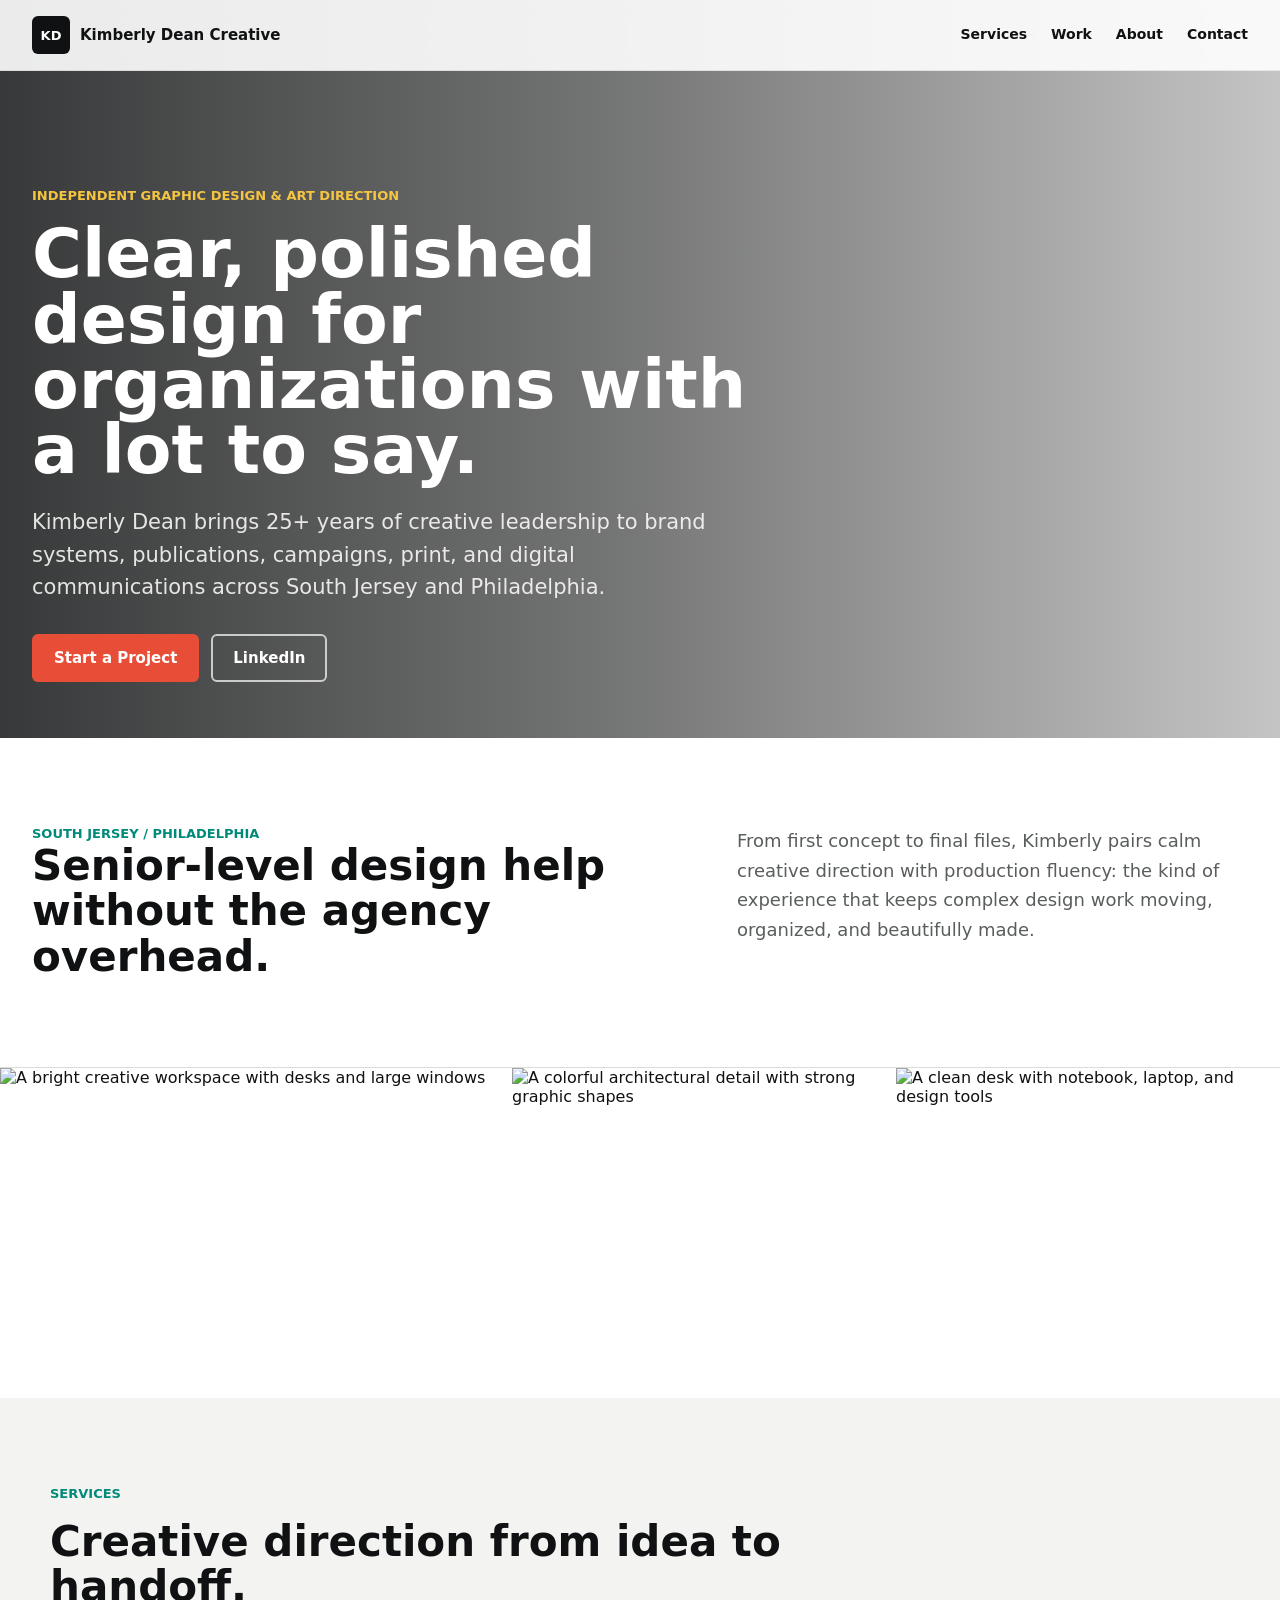
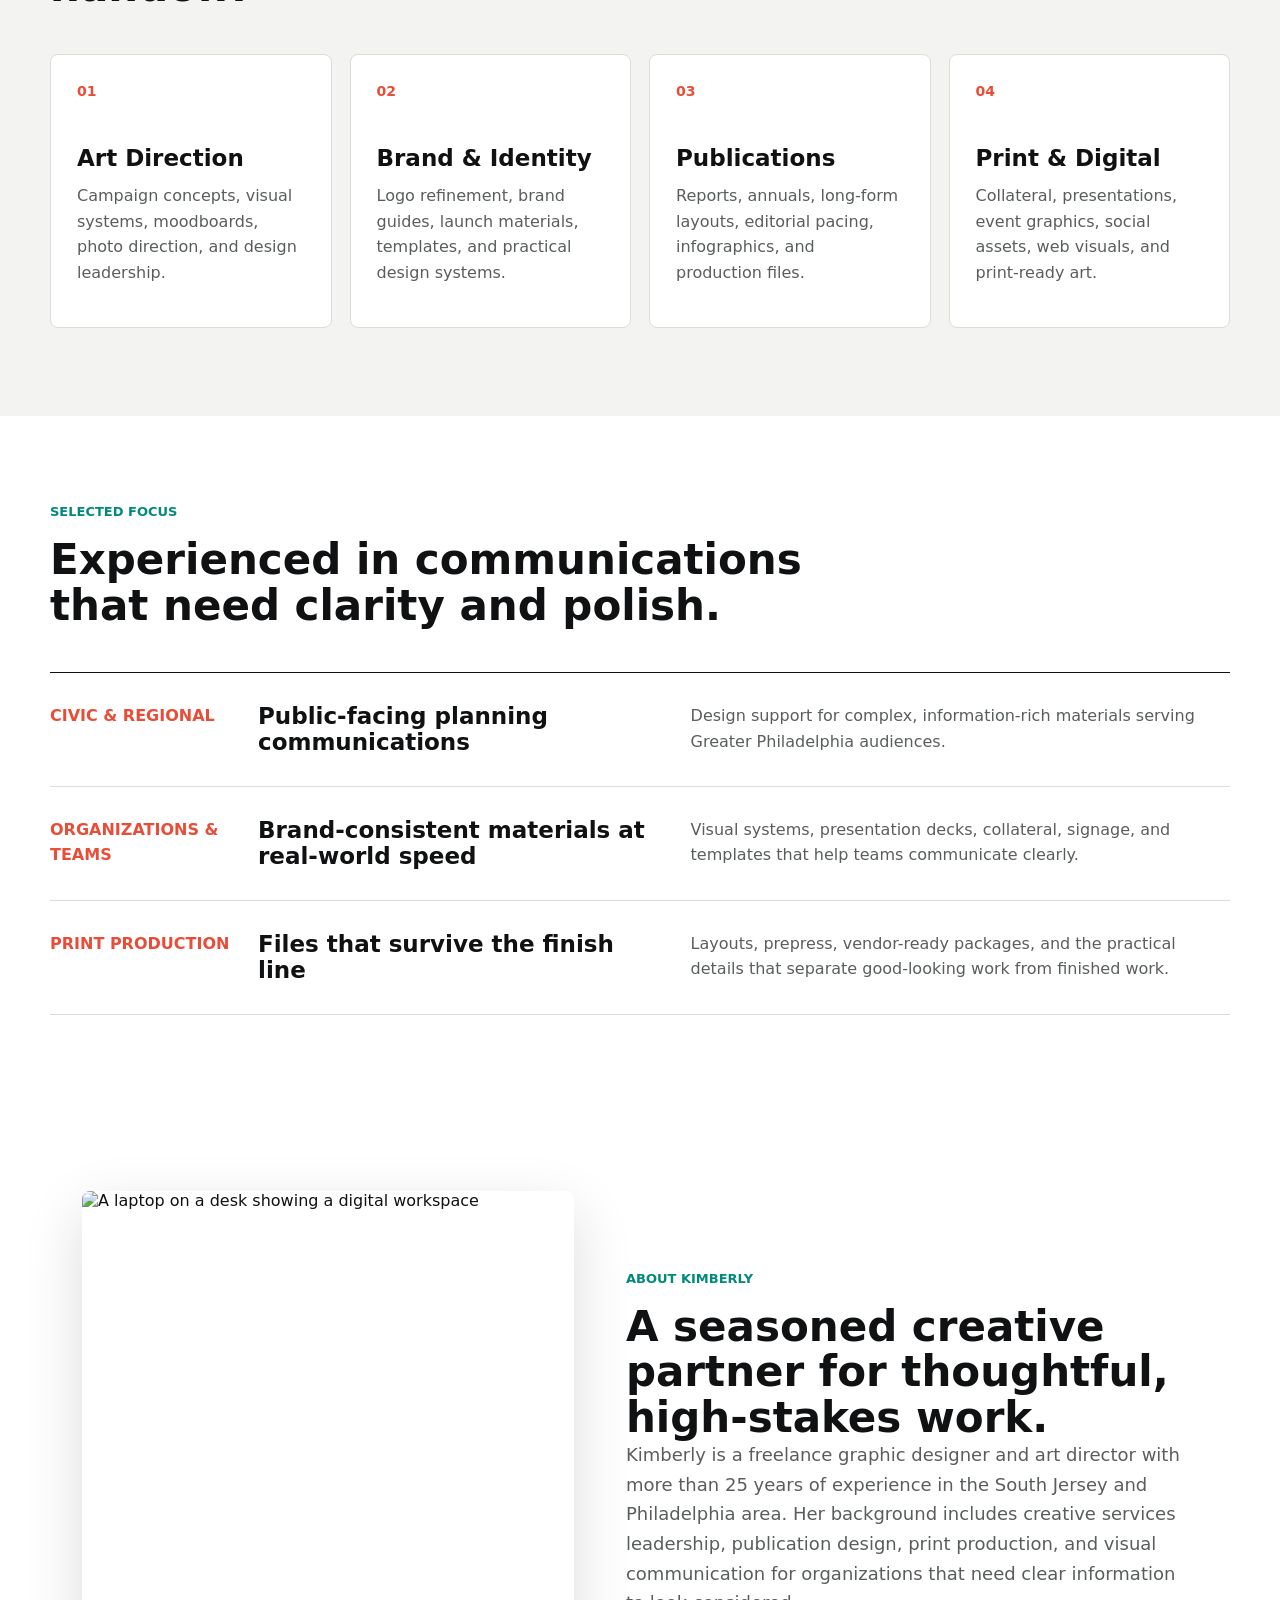
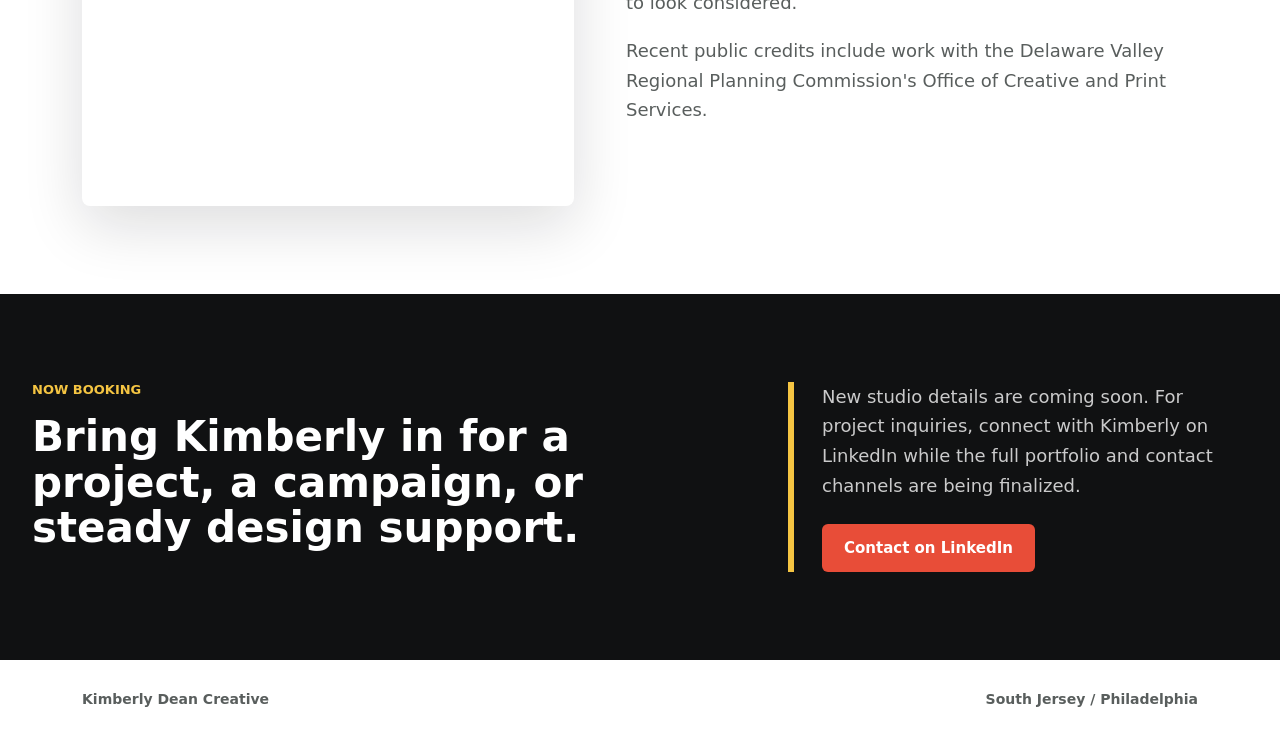
==== index.html @ 7450c462 "Launch Kimberly Dean Creative site" ====
<!doctype html>
<html lang="en">
  <head>
    <meta charset="utf-8">
    <meta name="viewport" content="width=device-width, initial-scale=1">
    <meta
      name="description"
      content="Kimberly Dean Creative offers art direction, graphic design, publication design, brand systems, and print-to-digital communications for South Jersey, Philadelphia, and beyond."
    >
    <meta name="theme-color" content="#101112">
    <meta property="og:title" content="Kimberly Dean Creative">
    <meta
      property="og:description"
      content="Art direction and graphic design for organizations with a lot to say."
    >
    <meta property="og:type" content="website">
    <title>Kimberly Dean Creative | Art Direction &amp; Graphic Design</title>
    <link rel="preconnect" href="https://images.unsplash.com">
    <link rel="stylesheet" href="styles.css">
  </head>
  <body>
    <header class="site-header" aria-label="Primary navigation">
      <a class="brand" href="#top" aria-label="Kimberly Dean Creative home">
        <span class="brand-mark">KD</span>
        <span>Kimberly Dean Creative</span>
      </a>
      <nav class="nav-links" aria-label="Site">
        <a href="#services">Services</a>
        <a href="#work">Work</a>
        <a href="#about">About</a>
        <a href="#contact">Contact</a>
      </nav>
    </header>

    <main id="top">
      <section class="hero" aria-labelledby="hero-title">
        <div class="hero-media" aria-hidden="true"></div>
        <div class="hero-content">
          <p class="eyebrow">Independent graphic design &amp; art direction</p>
          <h1 id="hero-title">Clear, polished design for organizations with a lot to say.</h1>
          <p class="hero-copy">
            Kimberly Dean brings 25+ years of creative leadership to brand systems,
            publications, campaigns, print, and digital communications across South Jersey
            and Philadelphia.
          </p>
          <div class="hero-actions" aria-label="Project actions">
            <a class="button button-primary" href="#contact">Start a Project</a>
            <a
              class="button button-secondary"
              href="https://www.linkedin.com/in/kimberly-dean-385010127/"
              rel="noreferrer"
              target="_blank"
            >
              LinkedIn
            </a>
          </div>
        </div>
      </section>

      <section class="intro" aria-label="Studio snapshot">
        <div>
          <p class="section-kicker">South Jersey / Philadelphia</p>
          <h2>Senior-level design help without the agency overhead.</h2>
        </div>
        <p>
          From first concept to final files, Kimberly pairs calm creative direction with
          production fluency: the kind of experience that keeps complex design work moving,
          organized, and beautifully made.
        </p>
      </section>

      <section class="image-band" aria-label="Creative work samples">
        <img
          src="https://images.unsplash.com/photo-1497366754035-f200968a6e72?auto=format&fit=crop&w=1200&q=80"
          alt="A bright creative workspace with desks and large windows"
        >
        <img
          src="https://images.unsplash.com/photo-1518005020951-eccb494ad742?auto=format&fit=crop&w=1200&q=80"
          alt="A colorful architectural detail with strong graphic shapes"
        >
        <img
          src="https://images.unsplash.com/photo-1497215728101-856f4ea42174?auto=format&fit=crop&w=1200&q=80"
          alt="A clean desk with notebook, laptop, and design tools"
        >
      </section>

      <section class="services" id="services" aria-labelledby="services-title">
        <div class="section-heading">
          <p class="section-kicker">Services</p>
          <h2 id="services-title">Creative direction from idea to handoff.</h2>
        </div>
        <div class="service-grid">
          <article>
            <span>01</span>
            <h3>Art Direction</h3>
            <p>Campaign concepts, visual systems, moodboards, photo direction, and design leadership.</p>
          </article>
          <article>
            <span>02</span>
            <h3>Brand &amp; Identity</h3>
            <p>Logo refinement, brand guides, launch materials, templates, and practical design systems.</p>
          </article>
          <article>
            <span>03</span>
            <h3>Publications</h3>
            <p>Reports, annuals, long-form layouts, editorial pacing, infographics, and production files.</p>
          </article>
          <article>
            <span>04</span>
            <h3>Print &amp; Digital</h3>
            <p>Collateral, presentations, event graphics, social assets, web visuals, and print-ready art.</p>
          </article>
        </div>
      </section>

      <section class="work" id="work" aria-labelledby="work-title">
        <div class="section-heading">
          <p class="section-kicker">Selected Focus</p>
          <h2 id="work-title">Experienced in communications that need clarity and polish.</h2>
        </div>
        <div class="work-list">
          <article>
            <p class="work-label">Civic &amp; Regional</p>
            <h3>Public-facing planning communications</h3>
            <p>
              Design support for complex, information-rich materials serving Greater Philadelphia
              audiences.
            </p>
          </article>
          <article>
            <p class="work-label">Organizations &amp; Teams</p>
            <h3>Brand-consistent materials at real-world speed</h3>
            <p>
              Visual systems, presentation decks, collateral, signage, and templates that help
              teams communicate clearly.
            </p>
          </article>
          <article>
            <p class="work-label">Print Production</p>
            <h3>Files that survive the finish line</h3>
            <p>
              Layouts, prepress, vendor-ready packages, and the practical details that separate
              good-looking work from finished work.
            </p>
          </article>
        </div>
      </section>

      <section class="about" id="about" aria-labelledby="about-title">
        <div class="about-image">
          <img
            src="https://images.unsplash.com/photo-1516321318423-f06f85e504b3?auto=format&fit=crop&w=1200&q=80"
            alt="A laptop on a desk showing a digital workspace"
          >
        </div>
        <div class="about-copy">
          <p class="section-kicker">About Kimberly</p>
          <h2 id="about-title">A seasoned creative partner for thoughtful, high-stakes work.</h2>
          <p>
            Kimberly is a freelance graphic designer and art director with more than 25 years
            of experience in the South Jersey and Philadelphia area. Her background includes
            creative services leadership, publication design, print production, and visual
            communication for organizations that need clear information to look considered.
          </p>
          <p>
            Recent public credits include work with the Delaware Valley Regional Planning
            Commission's Office of Creative and Print Services.
          </p>
        </div>
      </section>

      <section class="contact" id="contact" aria-labelledby="contact-title">
        <div>
          <p class="section-kicker">Now Booking</p>
          <h2 id="contact-title">Bring Kimberly in for a project, a campaign, or steady design support.</h2>
        </div>
        <div class="contact-panel">
          <p>
            New studio details are coming soon. For project inquiries, connect with Kimberly
            on LinkedIn while the full portfolio and contact channels are being finalized.
          </p>
          <a
            class="button button-primary"
            href="https://www.linkedin.com/in/kimberly-dean-385010127/"
            rel="noreferrer"
            target="_blank"
          >
            Contact on LinkedIn
          </a>
        </div>
      </section>
    </main>

    <footer class="site-footer">
      <p>Kimberly Dean Creative</p>
      <p>South Jersey / Philadelphia</p>
    </footer>
  </body>
</html>
---- styles.css ----
:root {
  color-scheme: light;
  --ink: #101112;
  --muted: #595e5d;
  --paper: #ffffff;
  --soft: #f3f4f1;
  --line: #d9ded8;
  --coral: #e84d38;
  --teal: #008a7a;
  --gold: #f5c542;
  --shadow: 0 20px 60px rgba(16, 17, 18, 0.14);
}

* {
  box-sizing: border-box;
}

html {
  scroll-behavior: smooth;
}

body {
  margin: 0;
  background: var(--paper);
  color: var(--ink);
  font-family:
    Inter, ui-sans-serif, system-ui, -apple-system, BlinkMacSystemFont, "Segoe UI",
    sans-serif;
  letter-spacing: 0;
}

body::selection {
  background: var(--gold);
  color: var(--ink);
}

a {
  color: inherit;
  text-decoration: none;
}

img {
  display: block;
  max-width: 100%;
}

.site-header {
  align-items: center;
  background: rgba(255, 255, 255, 0.9);
  border-bottom: 1px solid rgba(16, 17, 18, 0.08);
  display: flex;
  gap: 24px;
  justify-content: space-between;
  left: 0;
  padding: 16px 32px;
  position: fixed;
  right: 0;
  top: 0;
  z-index: 10;
  backdrop-filter: blur(18px);
}

.brand {
  align-items: center;
  display: inline-flex;
  font-size: 15px;
  font-weight: 800;
  gap: 10px;
  min-width: 0;
}

.brand-mark {
  align-items: center;
  background: var(--ink);
  border-radius: 6px;
  color: var(--paper);
  display: inline-flex;
  flex: 0 0 auto;
  font-size: 13px;
  height: 38px;
  justify-content: center;
  width: 38px;
}

.nav-links {
  align-items: center;
  display: flex;
  gap: 24px;
  font-size: 14px;
  font-weight: 700;
}

.nav-links a {
  border-bottom: 2px solid transparent;
  padding: 6px 0;
}

.nav-links a:hover,
.nav-links a:focus-visible {
  border-color: var(--coral);
}

.hero {
  align-items: end;
  color: var(--paper);
  display: grid;
  isolation: isolate;
  min-height: 82vh;
  overflow: hidden;
  padding: 120px 32px 56px;
  position: relative;
}

.hero-media {
  background:
    linear-gradient(90deg, rgba(16, 17, 18, 0.84) 0%, rgba(16, 17, 18, 0.58) 48%, rgba(16, 17, 18, 0.24) 100%),
    url("https://images.unsplash.com/photo-1497366754035-f200968a6e72?auto=format&fit=crop&w=1800&q=80")
      center / cover;
  inset: 0;
  position: absolute;
  transform: scale(1.02);
  z-index: -1;
}

.hero-content {
  max-width: 820px;
}

.eyebrow,
.section-kicker,
.work-label {
  color: var(--teal);
  font-size: 13px;
  font-weight: 900;
  letter-spacing: 0;
  line-height: 1.3;
  margin: 0 0 16px;
  text-transform: uppercase;
}

.hero .eyebrow {
  color: var(--gold);
}

h1,
h2,
h3,
p {
  margin-top: 0;
}

h1 {
  font-size: 68px;
  line-height: 0.96;
  margin-bottom: 24px;
  max-width: 780px;
}

h2 {
  font-size: 42px;
  line-height: 1.08;
  margin-bottom: 0;
}

h3 {
  font-size: 23px;
  line-height: 1.15;
  margin-bottom: 12px;
}

p {
  color: var(--muted);
  font-size: 18px;
  line-height: 1.65;
}

.hero-copy {
  color: rgba(255, 255, 255, 0.86);
  font-size: 21px;
  line-height: 1.55;
  margin-bottom: 30px;
  max-width: 680px;
}

.hero-actions {
  display: flex;
  flex-wrap: wrap;
  gap: 12px;
}

.button {
  align-items: center;
  border: 2px solid transparent;
  border-radius: 6px;
  display: inline-flex;
  font-size: 15px;
  font-weight: 900;
  justify-content: center;
  min-height: 48px;
  padding: 13px 20px;
  transition:
    background 180ms ease,
    color 180ms ease,
    border-color 180ms ease,
    transform 180ms ease;
}

.button:hover,
.button:focus-visible {
  transform: translateY(-2px);
}

.button-primary {
  background: var(--coral);
  color: var(--paper);
}

.button-primary:hover,
.button-primary:focus-visible {
  background: #c93d2b;
}

.button-secondary {
  border-color: rgba(255, 255, 255, 0.7);
  color: var(--paper);
}

.button-secondary:hover,
.button-secondary:focus-visible {
  background: var(--paper);
  color: var(--ink);
}

.intro,
.services,
.work,
.about,
.contact {
  padding: 88px 32px;
}

.intro {
  align-items: start;
  border-bottom: 1px solid var(--line);
  display: grid;
  gap: 48px;
  grid-template-columns: minmax(0, 0.9fr) minmax(300px, 0.7fr);
}

.intro h2,
.intro p,
.section-heading,
.service-grid,
.work-list,
.about,
.contact,
.site-footer {
  margin-left: auto;
  margin-right: auto;
  max-width: 1180px;
}

.intro p {
  margin-bottom: 0;
}

.image-band {
  display: grid;
  grid-template-columns: 1.2fr 0.9fr 0.9fr;
  min-height: 330px;
}

.image-band img {
  height: 100%;
  min-height: 330px;
  object-fit: cover;
  width: 100%;
}

.services {
  background: var(--soft);
}

.section-heading {
  margin-bottom: 44px;
}

.section-heading h2 {
  max-width: 760px;
}

.service-grid {
  display: grid;
  gap: 18px;
  grid-template-columns: repeat(4, minmax(0, 1fr));
}

.service-grid article {
  background: var(--paper);
  border: 1px solid var(--line);
  border-radius: 8px;
  min-height: 270px;
  padding: 26px;
}

.service-grid span {
  color: var(--coral);
  display: inline-block;
  font-size: 14px;
  font-weight: 900;
  margin-bottom: 46px;
}

.service-grid p,
.work-list p {
  font-size: 16px;
  line-height: 1.6;
}

.work {
  background: var(--paper);
}

.work-list {
  border-top: 1px solid var(--ink);
}

.work-list article {
  align-items: start;
  border-bottom: 1px solid var(--line);
  display: grid;
  gap: 28px;
  grid-template-columns: 180px minmax(220px, 0.75fr) minmax(280px, 1fr);
  padding: 30px 0;
}

.work-label {
  color: var(--coral);
  margin-bottom: 0;
}

.work-list h3,
.work-list p {
  margin-bottom: 0;
}

.about {
  align-items: center;
  display: grid;
  gap: 52px;
  grid-template-columns: 0.86fr 1fr;
}

.about-image img {
  aspect-ratio: 4 / 5;
  border-radius: 8px;
  box-shadow: var(--shadow);
  object-fit: cover;
  width: 100%;
}

.about-copy p:last-child {
  margin-bottom: 0;
}

.contact {
  align-items: start;
  background: var(--ink);
  color: var(--paper);
  display: grid;
  gap: 44px;
  grid-template-columns: minmax(0, 1fr) minmax(300px, 460px);
  max-width: none;
}

.contact > div {
  max-width: 720px;
}

.contact h2 {
  color: var(--paper);
}

.contact .section-kicker {
  color: var(--gold);
}

.contact-panel {
  border-left: 6px solid var(--gold);
  padding-left: 28px;
}

.contact-panel p {
  color: rgba(255, 255, 255, 0.78);
  margin-bottom: 24px;
}

.site-footer {
  align-items: center;
  display: flex;
  justify-content: space-between;
  padding: 28px 32px;
}

.site-footer p {
  font-size: 14px;
  font-weight: 800;
  margin: 0;
}

@media (max-width: 980px) {
  h1 {
    font-size: 52px;
  }

  h2 {
    font-size: 34px;
  }

  .intro,
  .about,
  .contact {
    grid-template-columns: 1fr;
  }

  .service-grid {
    grid-template-columns: repeat(2, minmax(0, 1fr));
  }

  .work-list article {
    grid-template-columns: 1fr;
  }
}

@media (max-width: 720px) {
  .site-header {
    align-items: flex-start;
    flex-direction: column;
    gap: 12px;
    padding: 12px 18px;
  }

  .brand {
    font-size: 14px;
  }

  .nav-links {
    gap: 14px;
    overflow-x: auto;
    padding-bottom: 2px;
    width: 100%;
  }

  .hero {
    min-height: 84vh;
    padding: 152px 20px 44px;
  }

  .hero-media {
    background:
      linear-gradient(180deg, rgba(16, 17, 18, 0.78) 0%, rgba(16, 17, 18, 0.72) 100%),
      url("https://images.unsplash.com/photo-1497366754035-f200968a6e72?auto=format&fit=crop&w=1200&q=80")
        center / cover;
  }

  h1 {
    font-size: 42px;
    line-height: 1;
  }

  h2 {
    font-size: 30px;
  }

  h3 {
    font-size: 21px;
  }

  p,
  .hero-copy {
    font-size: 17px;
  }

  .button {
    width: 100%;
  }

  .intro,
  .services,
  .work,
  .about,
  .contact {
    padding: 64px 20px;
  }

  .image-band {
    grid-template-columns: 1fr;
  }

  .image-band img {
    min-height: 250px;
  }

  .service-grid {
    grid-template-columns: 1fr;
  }

  .service-grid article {
    min-height: 230px;
  }

  .service-grid span {
    margin-bottom: 28px;
  }

  .contact-panel {
    border-left-width: 4px;
    padding-left: 18px;
  }

  .site-footer {
    align-items: flex-start;
    flex-direction: column;
    gap: 8px;
    padding: 24px 20px;
  }
}
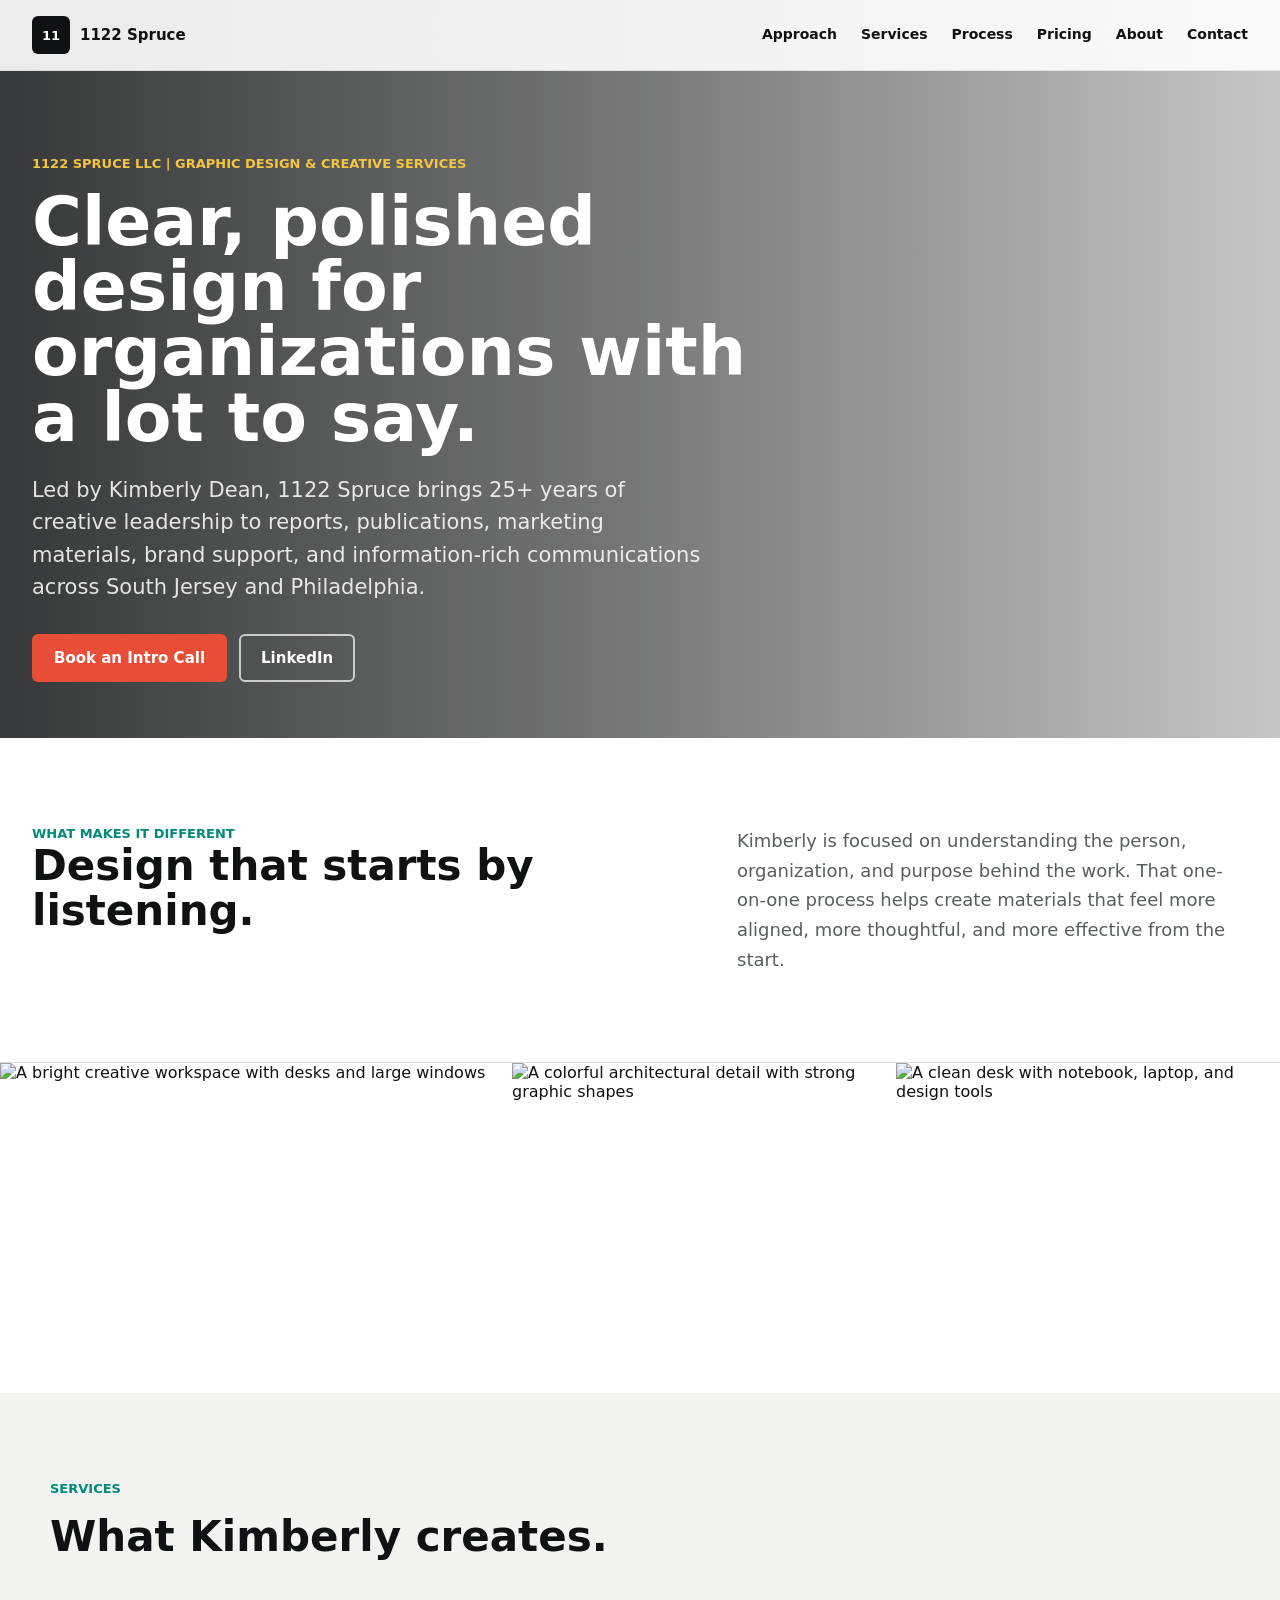
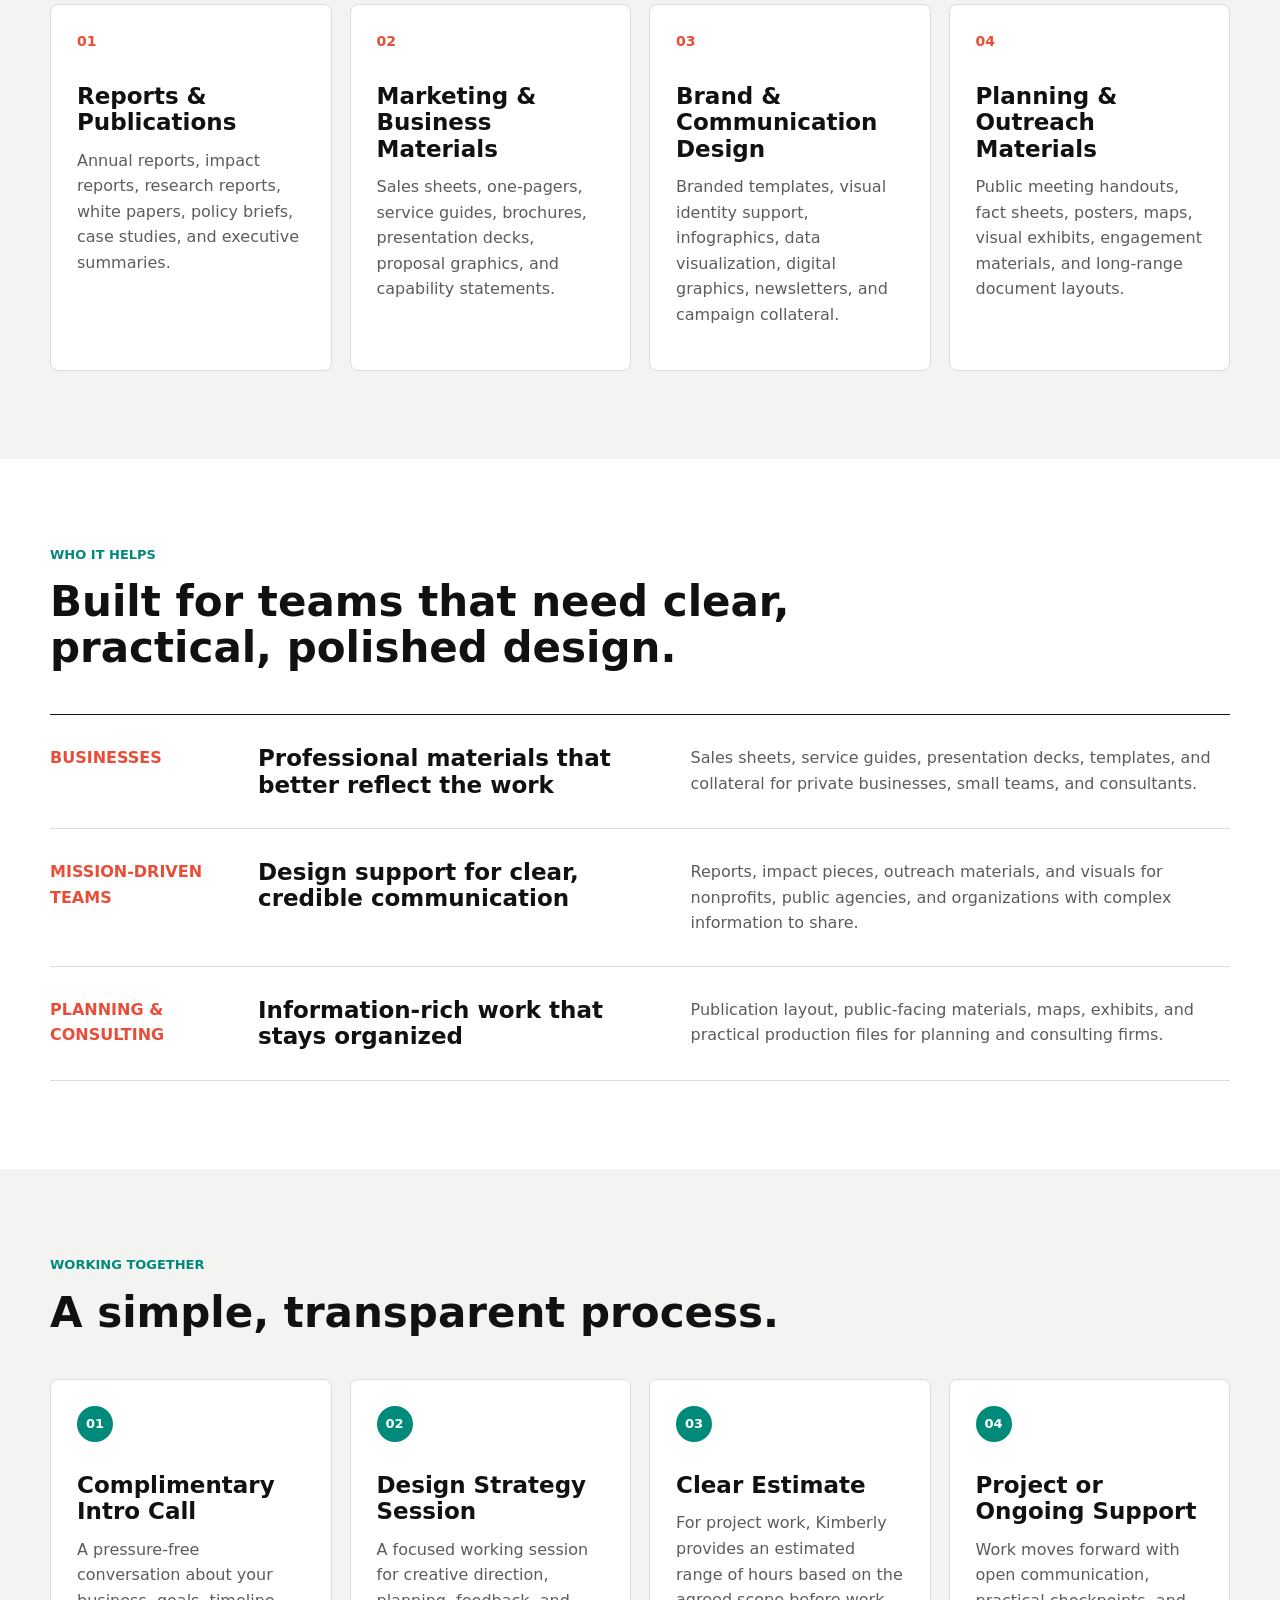
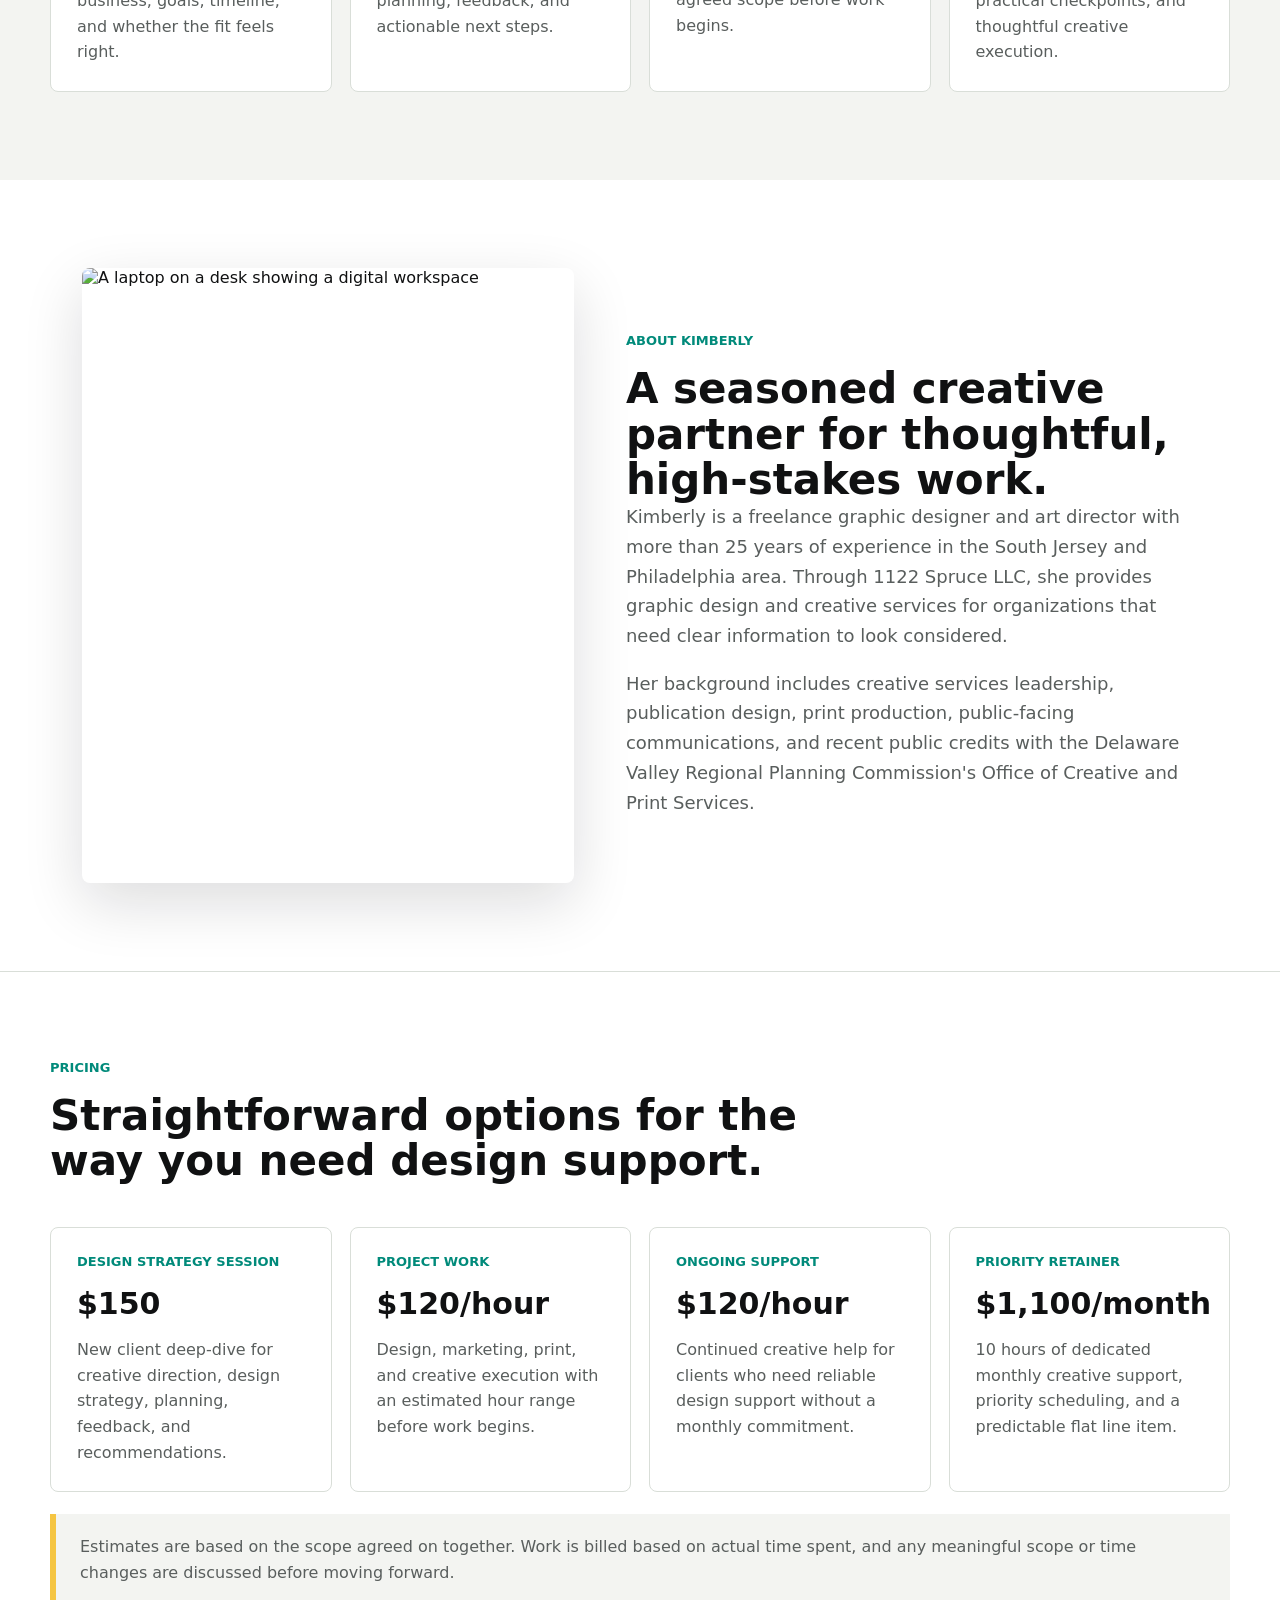
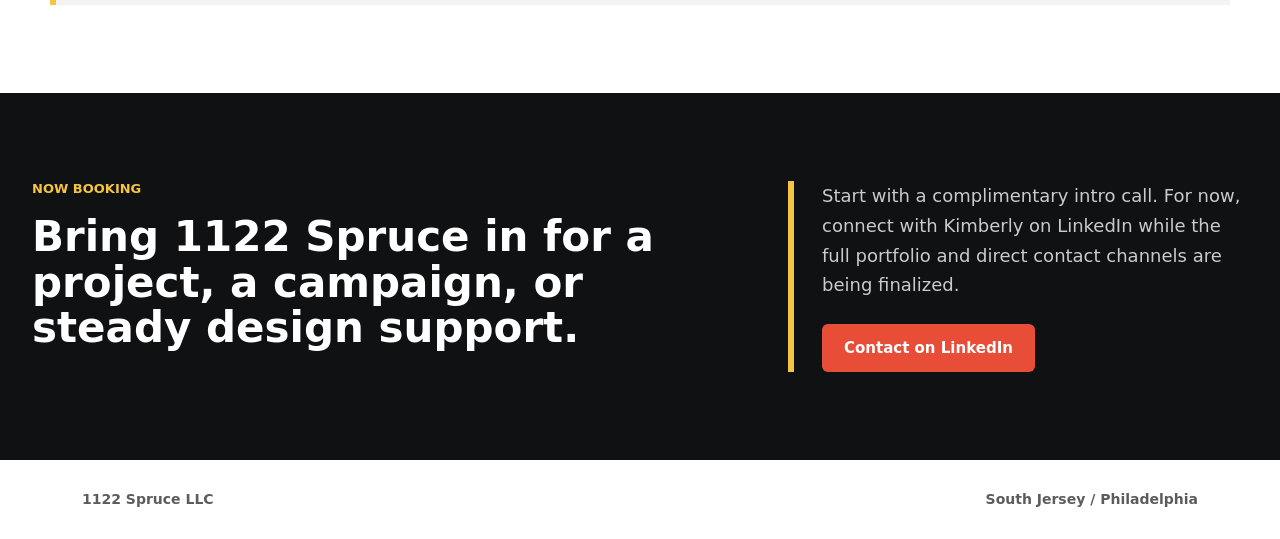
==== commit a195f50b: "Add 1122 Spruce service details" ====
--- a/index.html
+++ b/index.html
@@ -5,28 +5,30 @@
     <meta name="viewport" content="width=device-width, initial-scale=1">
     <meta
       name="description"
-      content="Kimberly Dean Creative offers art direction, graphic design, publication design, brand systems, and print-to-digital communications for South Jersey, Philadelphia, and beyond."
+      content="1122 Spruce LLC is Kimberly Dean's graphic design and creative services studio for reports, publications, marketing materials, brand support, and clear public-facing communications."
     >
     <meta name="theme-color" content="#101112">
-    <meta property="og:title" content="Kimberly Dean Creative">
+    <meta property="og:title" content="1122 Spruce | Kimberly Dean Creative">
     <meta
       property="og:description"
-      content="Art direction and graphic design for organizations with a lot to say."
+      content="Graphic design and creative services for organizations with a lot to say."
     >
     <meta property="og:type" content="website">
-    <title>Kimberly Dean Creative | Art Direction &amp; Graphic Design</title>
+    <title>1122 Spruce | Kimberly Dean Creative Services</title>
     <link rel="preconnect" href="https://images.unsplash.com">
     <link rel="stylesheet" href="styles.css">
   </head>
   <body>
     <header class="site-header" aria-label="Primary navigation">
-      <a class="brand" href="#top" aria-label="Kimberly Dean Creative home">
-        <span class="brand-mark">KD</span>
-        <span>Kimberly Dean Creative</span>
+      <a class="brand" href="#top" aria-label="1122 Spruce home">
+        <span class="brand-mark">11</span>
+        <span>1122 Spruce</span>
       </a>
       <nav class="nav-links" aria-label="Site">
+        <a href="#approach">Approach</a>
         <a href="#services">Services</a>
-        <a href="#work">Work</a>
+        <a href="#process">Process</a>
+        <a href="#pricing">Pricing</a>
         <a href="#about">About</a>
         <a href="#contact">Contact</a>
       </nav>
@@ -36,15 +38,15 @@
       <section class="hero" aria-labelledby="hero-title">
         <div class="hero-media" aria-hidden="true"></div>
         <div class="hero-content">
-          <p class="eyebrow">Independent graphic design &amp; art direction</p>
+          <p class="eyebrow">1122 Spruce LLC | Graphic Design &amp; Creative Services</p>
           <h1 id="hero-title">Clear, polished design for organizations with a lot to say.</h1>
           <p class="hero-copy">
-            Kimberly Dean brings 25+ years of creative leadership to brand systems,
-            publications, campaigns, print, and digital communications across South Jersey
-            and Philadelphia.
+            Led by Kimberly Dean, 1122 Spruce brings 25+ years of creative leadership
+            to reports, publications, marketing materials, brand support, and
+            information-rich communications across South Jersey and Philadelphia.
           </p>
           <div class="hero-actions" aria-label="Project actions">
-            <a class="button button-primary" href="#contact">Start a Project</a>
+            <a class="button button-primary" href="#contact">Book an Intro Call</a>
             <a
               class="button button-secondary"
               href="https://www.linkedin.com/in/kimberly-dean-385010127/"
@@ -57,15 +59,15 @@
         </div>
       </section>
 
-      <section class="intro" aria-label="Studio snapshot">
+      <section class="intro" id="approach" aria-label="Studio approach">
         <div>
-          <p class="section-kicker">South Jersey / Philadelphia</p>
-          <h2>Senior-level design help without the agency overhead.</h2>
+          <p class="section-kicker">What Makes It Different</p>
+          <h2>Design that starts by listening.</h2>
         </div>
         <p>
-          From first concept to final files, Kimberly pairs calm creative direction with
-          production fluency: the kind of experience that keeps complex design work moving,
-          organized, and beautifully made.
+          Kimberly is focused on understanding the person, organization, and purpose
+          behind the work. That one-on-one process helps create materials that feel
+          more aligned, more thoughtful, and more effective from the start.
         </p>
       </section>
 
@@ -87,61 +89,90 @@
       <section class="services" id="services" aria-labelledby="services-title">
         <div class="section-heading">
           <p class="section-kicker">Services</p>
-          <h2 id="services-title">Creative direction from idea to handoff.</h2>
+          <h2 id="services-title">What Kimberly creates.</h2>
         </div>
         <div class="service-grid">
           <article>
             <span>01</span>
-            <h3>Art Direction</h3>
-            <p>Campaign concepts, visual systems, moodboards, photo direction, and design leadership.</p>
+            <h3>Reports &amp; Publications</h3>
+            <p>Annual reports, impact reports, research reports, white papers, policy briefs, case studies, and executive summaries.</p>
           </article>
           <article>
             <span>02</span>
-            <h3>Brand &amp; Identity</h3>
-            <p>Logo refinement, brand guides, launch materials, templates, and practical design systems.</p>
+            <h3>Marketing &amp; Business Materials</h3>
+            <p>Sales sheets, one-pagers, service guides, brochures, presentation decks, proposal graphics, and capability statements.</p>
           </article>
           <article>
             <span>03</span>
-            <h3>Publications</h3>
-            <p>Reports, annuals, long-form layouts, editorial pacing, infographics, and production files.</p>
+            <h3>Brand &amp; Communication Design</h3>
+            <p>Branded templates, visual identity support, infographics, data visualization, digital graphics, newsletters, and campaign collateral.</p>
           </article>
           <article>
             <span>04</span>
-            <h3>Print &amp; Digital</h3>
-            <p>Collateral, presentations, event graphics, social assets, web visuals, and print-ready art.</p>
+            <h3>Planning &amp; Outreach Materials</h3>
+            <p>Public meeting handouts, fact sheets, posters, maps, visual exhibits, engagement materials, and long-range document layouts.</p>
           </article>
         </div>
       </section>
 
       <section class="work" id="work" aria-labelledby="work-title">
         <div class="section-heading">
-          <p class="section-kicker">Selected Focus</p>
-          <h2 id="work-title">Experienced in communications that need clarity and polish.</h2>
+          <p class="section-kicker">Who It Helps</p>
+          <h2 id="work-title">Built for teams that need clear, practical, polished design.</h2>
         </div>
         <div class="work-list">
           <article>
-            <p class="work-label">Civic &amp; Regional</p>
-            <h3>Public-facing planning communications</h3>
+            <p class="work-label">Businesses</p>
+            <h3>Professional materials that better reflect the work</h3>
             <p>
-              Design support for complex, information-rich materials serving Greater Philadelphia
-              audiences.
+              Sales sheets, service guides, presentation decks, templates, and collateral
+              for private businesses, small teams, and consultants.
             </p>
           </article>
           <article>
-            <p class="work-label">Organizations &amp; Teams</p>
-            <h3>Brand-consistent materials at real-world speed</h3>
+            <p class="work-label">Mission-Driven Teams</p>
+            <h3>Design support for clear, credible communication</h3>
             <p>
-              Visual systems, presentation decks, collateral, signage, and templates that help
-              teams communicate clearly.
+              Reports, impact pieces, outreach materials, and visuals for nonprofits,
+              public agencies, and organizations with complex information to share.
             </p>
           </article>
           <article>
-            <p class="work-label">Print Production</p>
-            <h3>Files that survive the finish line</h3>
+            <p class="work-label">Planning &amp; Consulting</p>
+            <h3>Information-rich work that stays organized</h3>
             <p>
-              Layouts, prepress, vendor-ready packages, and the practical details that separate
-              good-looking work from finished work.
+              Publication layout, public-facing materials, maps, exhibits, and practical
+              production files for planning and consulting firms.
             </p>
+          </article>
+        </div>
+      </section>
+
+      <section class="process" id="process" aria-labelledby="process-title">
+        <div class="section-heading">
+          <p class="section-kicker">Working Together</p>
+          <h2 id="process-title">A simple, transparent process.</h2>
+        </div>
+        <div class="process-grid">
+          <article>
+            <span>01</span>
+            <h3>Complimentary Intro Call</h3>
+            <p>A pressure-free conversation about your business, goals, timeline, and whether the fit feels right.</p>
+          </article>
+          <article>
+            <span>02</span>
+            <h3>Design Strategy Session</h3>
+            <p>A focused working session for creative direction, planning, feedback, and actionable next steps.</p>
+          </article>
+          <article>
+            <span>03</span>
+            <h3>Clear Estimate</h3>
+            <p>For project work, Kimberly provides an estimated range of hours based on the agreed scope before work begins.</p>
+          </article>
+          <article>
+            <span>04</span>
+            <h3>Project or Ongoing Support</h3>
+            <p>Work moves forward with open communication, practical checkpoints, and thoughtful creative execution.</p>
           </article>
         </div>
       </section>
@@ -158,26 +189,62 @@
           <h2 id="about-title">A seasoned creative partner for thoughtful, high-stakes work.</h2>
           <p>
             Kimberly is a freelance graphic designer and art director with more than 25 years
-            of experience in the South Jersey and Philadelphia area. Her background includes
-            creative services leadership, publication design, print production, and visual
-            communication for organizations that need clear information to look considered.
+            of experience in the South Jersey and Philadelphia area. Through 1122 Spruce LLC,
+            she provides graphic design and creative services for organizations that need
+            clear information to look considered.
           </p>
           <p>
-            Recent public credits include work with the Delaware Valley Regional Planning
-            Commission's Office of Creative and Print Services.
-          </p>
-        </div>
+            Her background includes creative services leadership, publication design,
+            print production, public-facing communications, and recent public credits with
+            the Delaware Valley Regional Planning Commission's Office of Creative and Print
+            Services.
+          </p>
+        </div>
+      </section>
+
+      <section class="pricing" id="pricing" aria-labelledby="pricing-title">
+        <div class="section-heading">
+          <p class="section-kicker">Pricing</p>
+          <h2 id="pricing-title">Straightforward options for the way you need design support.</h2>
+        </div>
+        <div class="pricing-grid">
+          <article>
+            <p class="price-label">Design Strategy Session</p>
+            <strong>$150</strong>
+            <p>New client deep-dive for creative direction, design strategy, planning, feedback, and recommendations.</p>
+          </article>
+          <article>
+            <p class="price-label">Project Work</p>
+            <strong>$120/hour</strong>
+            <p>Design, marketing, print, and creative execution with an estimated hour range before work begins.</p>
+          </article>
+          <article>
+            <p class="price-label">Ongoing Support</p>
+            <strong>$120/hour</strong>
+            <p>Continued creative help for clients who need reliable design support without a monthly commitment.</p>
+          </article>
+          <article>
+            <p class="price-label">Priority Retainer</p>
+            <strong>$1,100/month</strong>
+            <p>10 hours of dedicated monthly creative support, priority scheduling, and a predictable flat line item.</p>
+          </article>
+        </div>
+        <p class="estimate-note">
+          Estimates are based on the scope agreed on together. Work is billed based
+          on actual time spent, and any meaningful scope or time changes are discussed
+          before moving forward.
+        </p>
       </section>
 
       <section class="contact" id="contact" aria-labelledby="contact-title">
         <div>
           <p class="section-kicker">Now Booking</p>
-          <h2 id="contact-title">Bring Kimberly in for a project, a campaign, or steady design support.</h2>
+          <h2 id="contact-title">Bring 1122 Spruce in for a project, a campaign, or steady design support.</h2>
         </div>
         <div class="contact-panel">
           <p>
-            New studio details are coming soon. For project inquiries, connect with Kimberly
-            on LinkedIn while the full portfolio and contact channels are being finalized.
+            Start with a complimentary intro call. For now, connect with Kimberly
+            on LinkedIn while the full portfolio and direct contact channels are being finalized.
           </p>
           <a
             class="button button-primary"
@@ -192,7 +259,7 @@
     </main>
 
     <footer class="site-footer">
-      <p>Kimberly Dean Creative</p>
+      <p>1122 Spruce LLC</p>
       <p>South Jersey / Philadelphia</p>
     </footer>
   </body>
--- a/styles.css
+++ b/styles.css
@@ -118,7 +118,6 @@
       center / cover;
   inset: 0;
   position: absolute;
-  transform: scale(1.02);
   z-index: -1;
 }
 
@@ -234,7 +233,9 @@
 .intro,
 .services,
 .work,
+.process,
 .about,
+.pricing,
 .contact {
   padding: 88px 32px;
 }
@@ -252,7 +253,10 @@
 .section-heading,
 .service-grid,
 .work-list,
+.process-grid,
 .about,
+.pricing-grid,
+.estimate-note,
 .contact,
 .site-footer {
   margin-left: auto;
@@ -299,7 +303,7 @@
   background: var(--paper);
   border: 1px solid var(--line);
   border-radius: 8px;
-  min-height: 270px;
+  min-height: 330px;
   padding: 26px;
 }
 
@@ -308,7 +312,7 @@
   display: inline-block;
   font-size: 14px;
   font-weight: 900;
-  margin-bottom: 46px;
+  margin-bottom: 34px;
 }
 
 .service-grid p,
@@ -341,6 +345,43 @@
 
 .work-list h3,
 .work-list p {
+  margin-bottom: 0;
+}
+
+.process {
+  background: var(--soft);
+}
+
+.process-grid {
+  display: grid;
+  gap: 18px;
+  grid-template-columns: repeat(4, minmax(0, 1fr));
+}
+
+.process-grid article {
+  background: var(--paper);
+  border: 1px solid var(--line);
+  border-radius: 8px;
+  padding: 26px;
+}
+
+.process-grid span {
+  align-items: center;
+  background: var(--teal);
+  border-radius: 999px;
+  color: var(--paper);
+  display: inline-flex;
+  font-size: 13px;
+  font-weight: 900;
+  height: 36px;
+  justify-content: center;
+  margin-bottom: 30px;
+  width: 36px;
+}
+
+.process-grid p {
+  font-size: 16px;
+  line-height: 1.6;
   margin-bottom: 0;
 }
 
@@ -363,6 +404,54 @@
   margin-bottom: 0;
 }
 
+.pricing {
+  background: var(--paper);
+  border-top: 1px solid var(--line);
+}
+
+.pricing-grid {
+  display: grid;
+  gap: 18px;
+  grid-template-columns: repeat(4, minmax(0, 1fr));
+}
+
+.pricing-grid article {
+  border: 1px solid var(--line);
+  border-radius: 8px;
+  padding: 26px;
+}
+
+.price-label {
+  color: var(--teal);
+  font-size: 13px;
+  font-weight: 900;
+  line-height: 1.3;
+  margin-bottom: 18px;
+  text-transform: uppercase;
+}
+
+.pricing-grid strong {
+  color: var(--ink);
+  display: block;
+  font-size: 30px;
+  line-height: 1;
+  margin-bottom: 18px;
+}
+
+.pricing-grid p:last-child,
+.estimate-note {
+  font-size: 16px;
+  line-height: 1.6;
+  margin-bottom: 0;
+}
+
+.estimate-note {
+  background: var(--soft);
+  border-left: 6px solid var(--gold);
+  margin-top: 22px;
+  padding: 20px 24px;
+}
+
 .contact {
   align-items: start;
   background: var(--ink);
@@ -418,12 +507,15 @@
   }
 
   .intro,
+  .process,
   .about,
   .contact {
     grid-template-columns: 1fr;
   }
 
-  .service-grid {
+  .service-grid,
+  .process-grid,
+  .pricing-grid {
     grid-template-columns: repeat(2, minmax(0, 1fr));
   }
 
@@ -445,15 +537,16 @@
   }
 
   .nav-links {
-    gap: 14px;
-    overflow-x: auto;
+    flex-wrap: wrap;
+    gap: 8px 14px;
+    overflow-x: visible;
     padding-bottom: 2px;
     width: 100%;
   }
 
   .hero {
     min-height: 84vh;
-    padding: 152px 20px 44px;
+    padding: 176px 20px 44px;
   }
 
   .hero-media {
@@ -488,7 +581,9 @@
   .intro,
   .services,
   .work,
+  .process,
   .about,
+  .pricing,
   .contact {
     padding: 64px 20px;
   }
@@ -501,12 +596,14 @@
     min-height: 250px;
   }
 
-  .service-grid {
+  .service-grid,
+  .process-grid,
+  .pricing-grid {
     grid-template-columns: 1fr;
   }
 
   .service-grid article {
-    min-height: 230px;
+    min-height: 0;
   }
 
   .service-grid span {
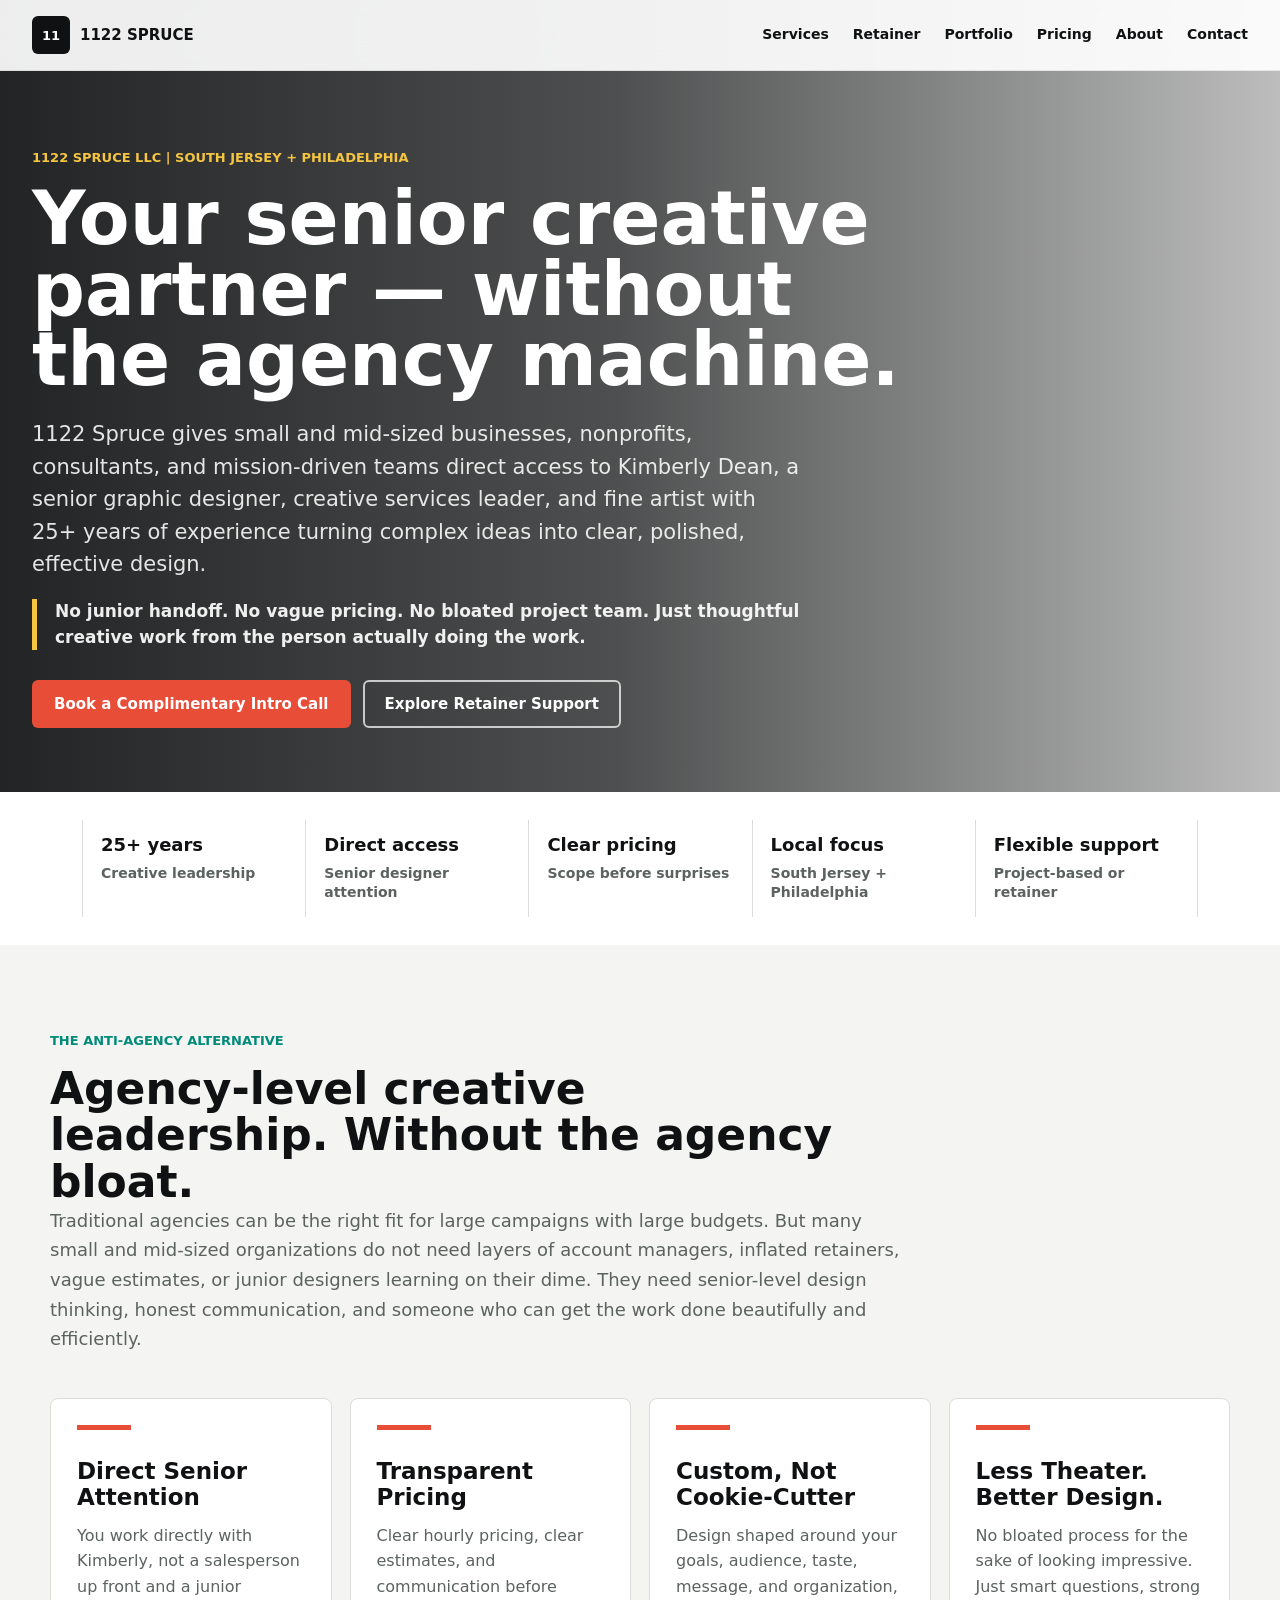
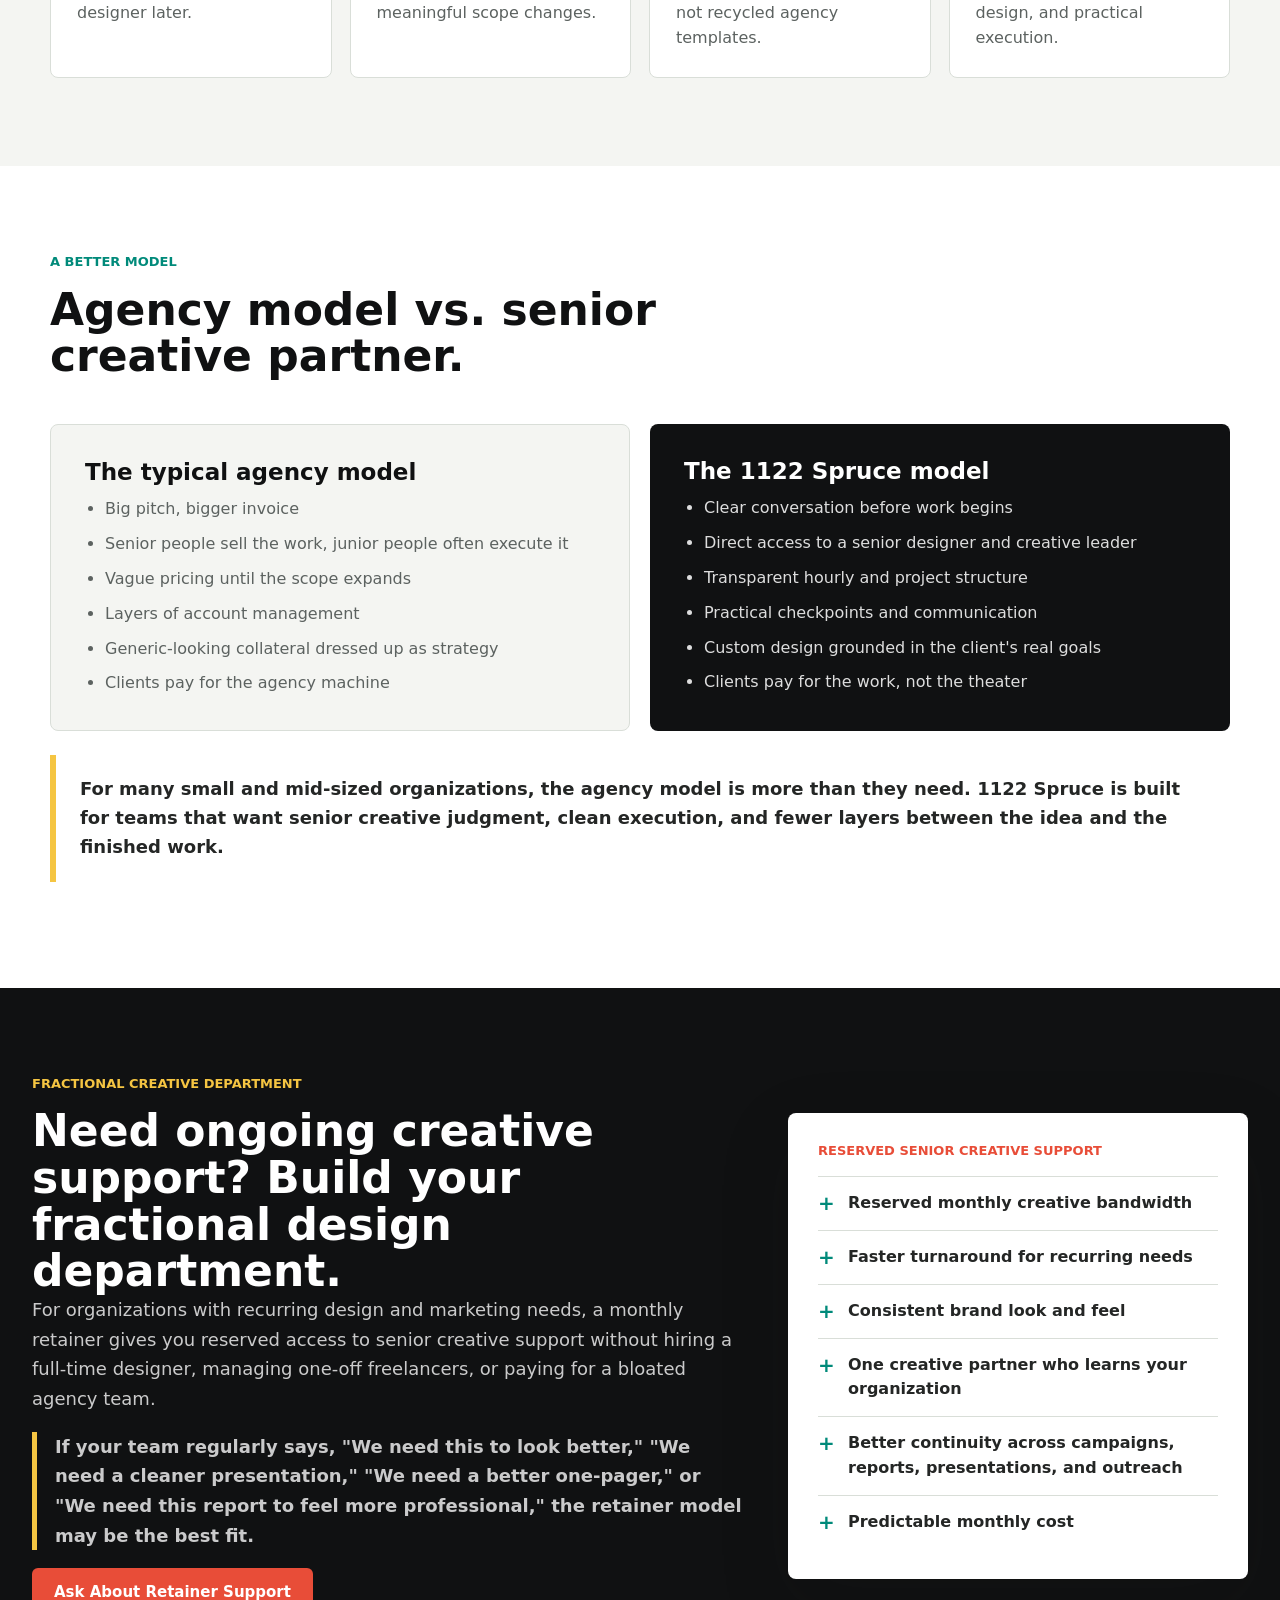
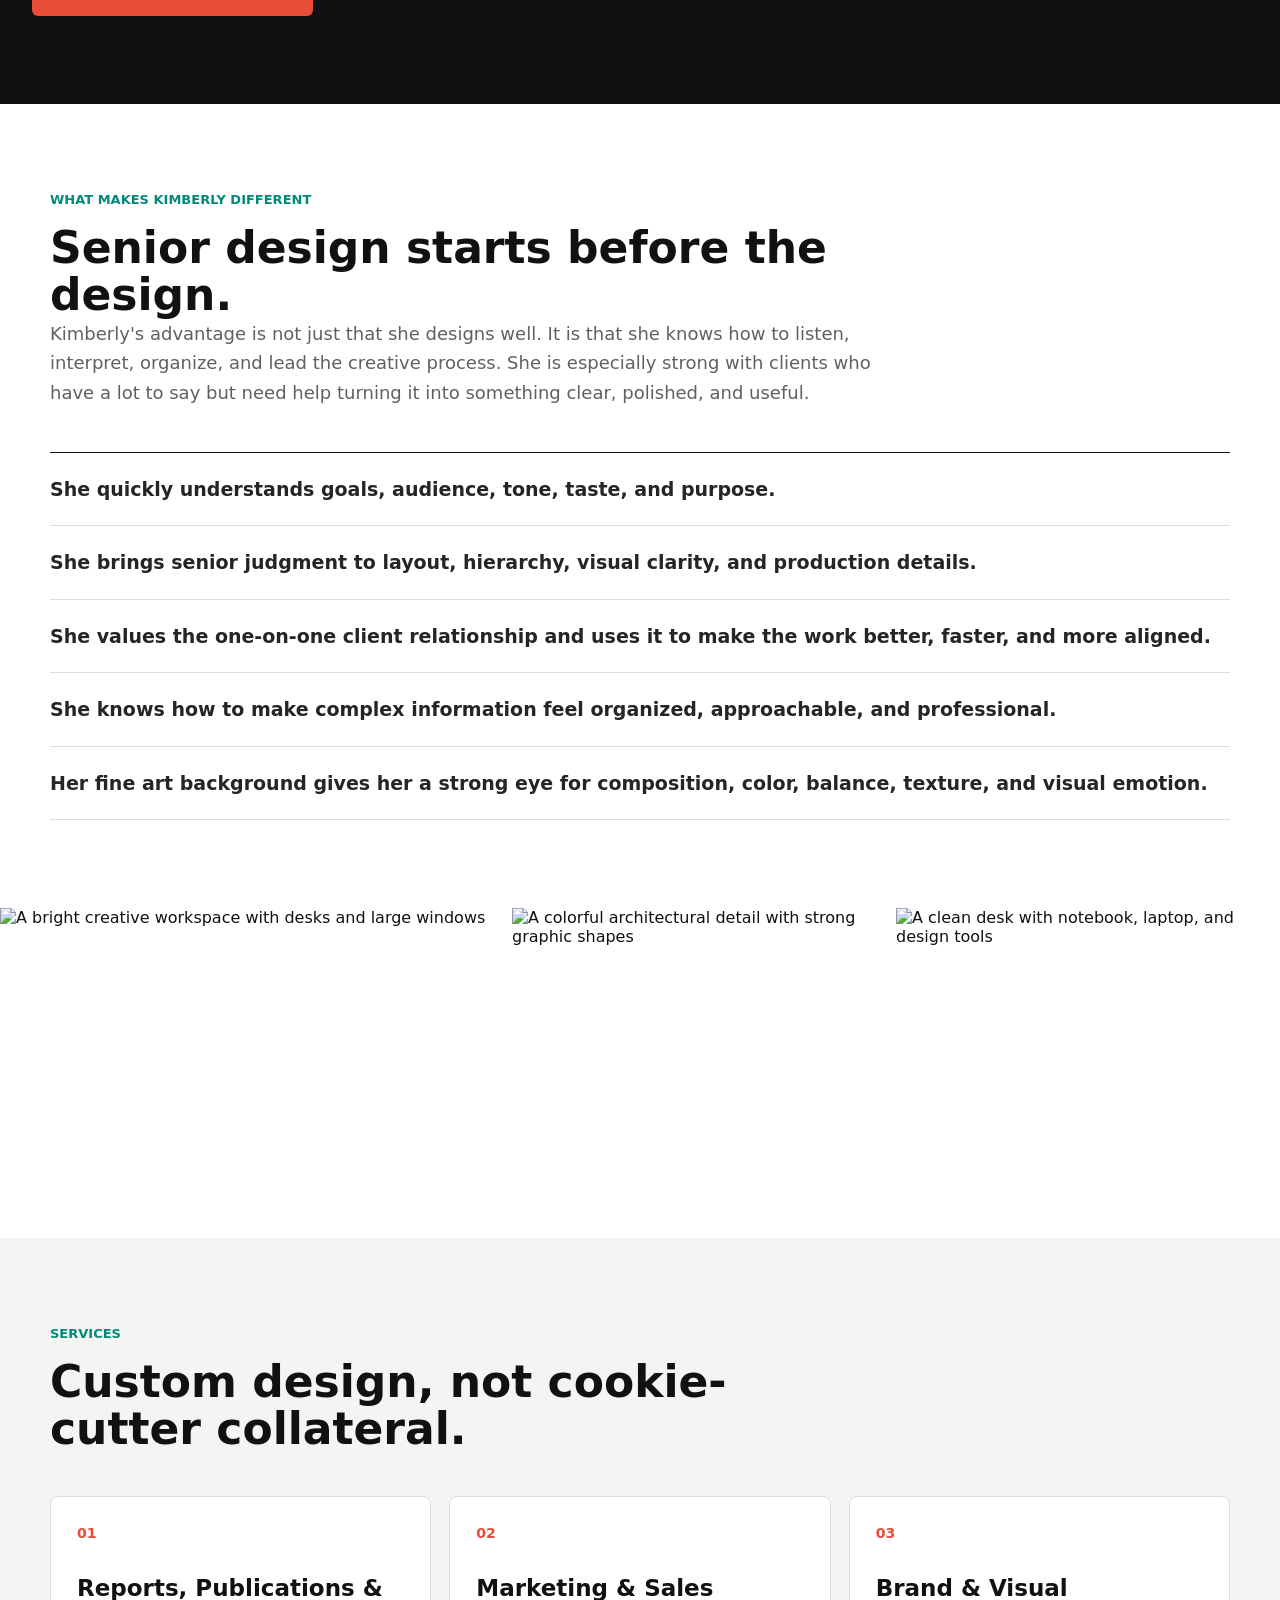
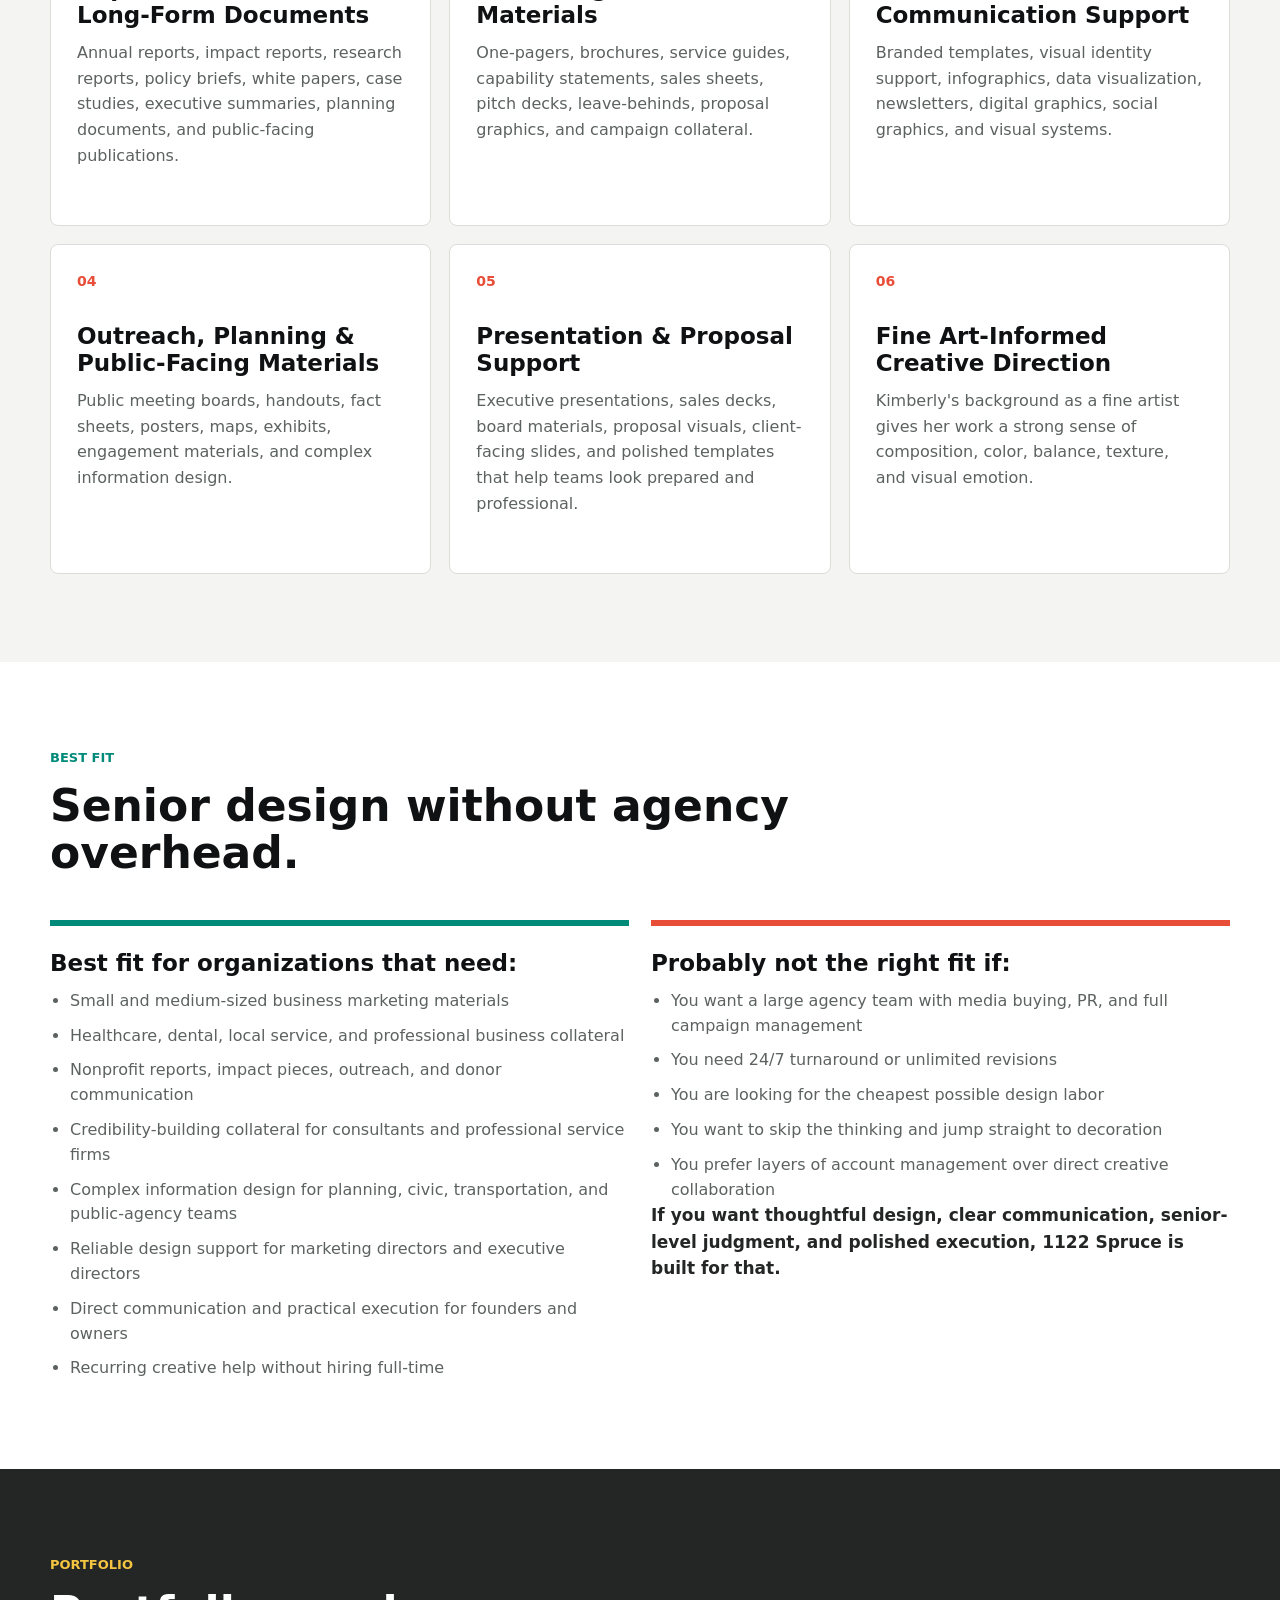
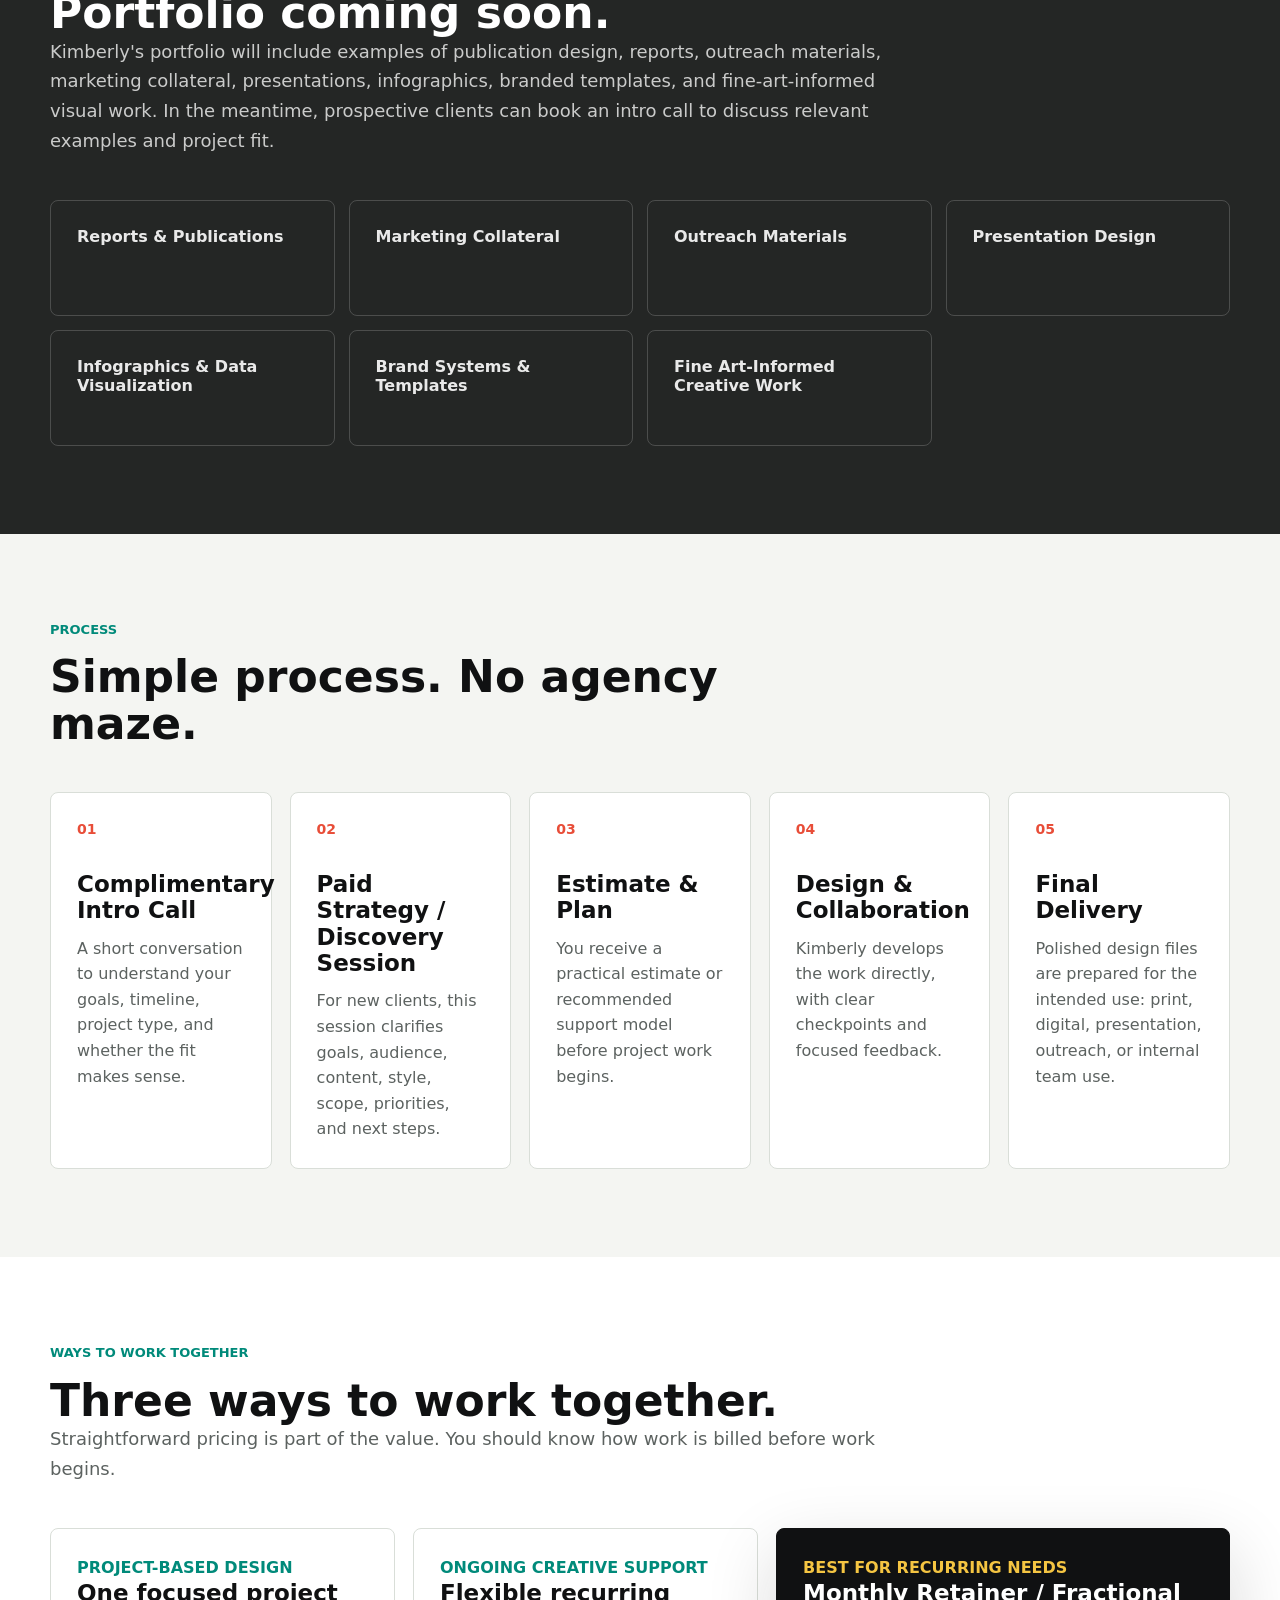
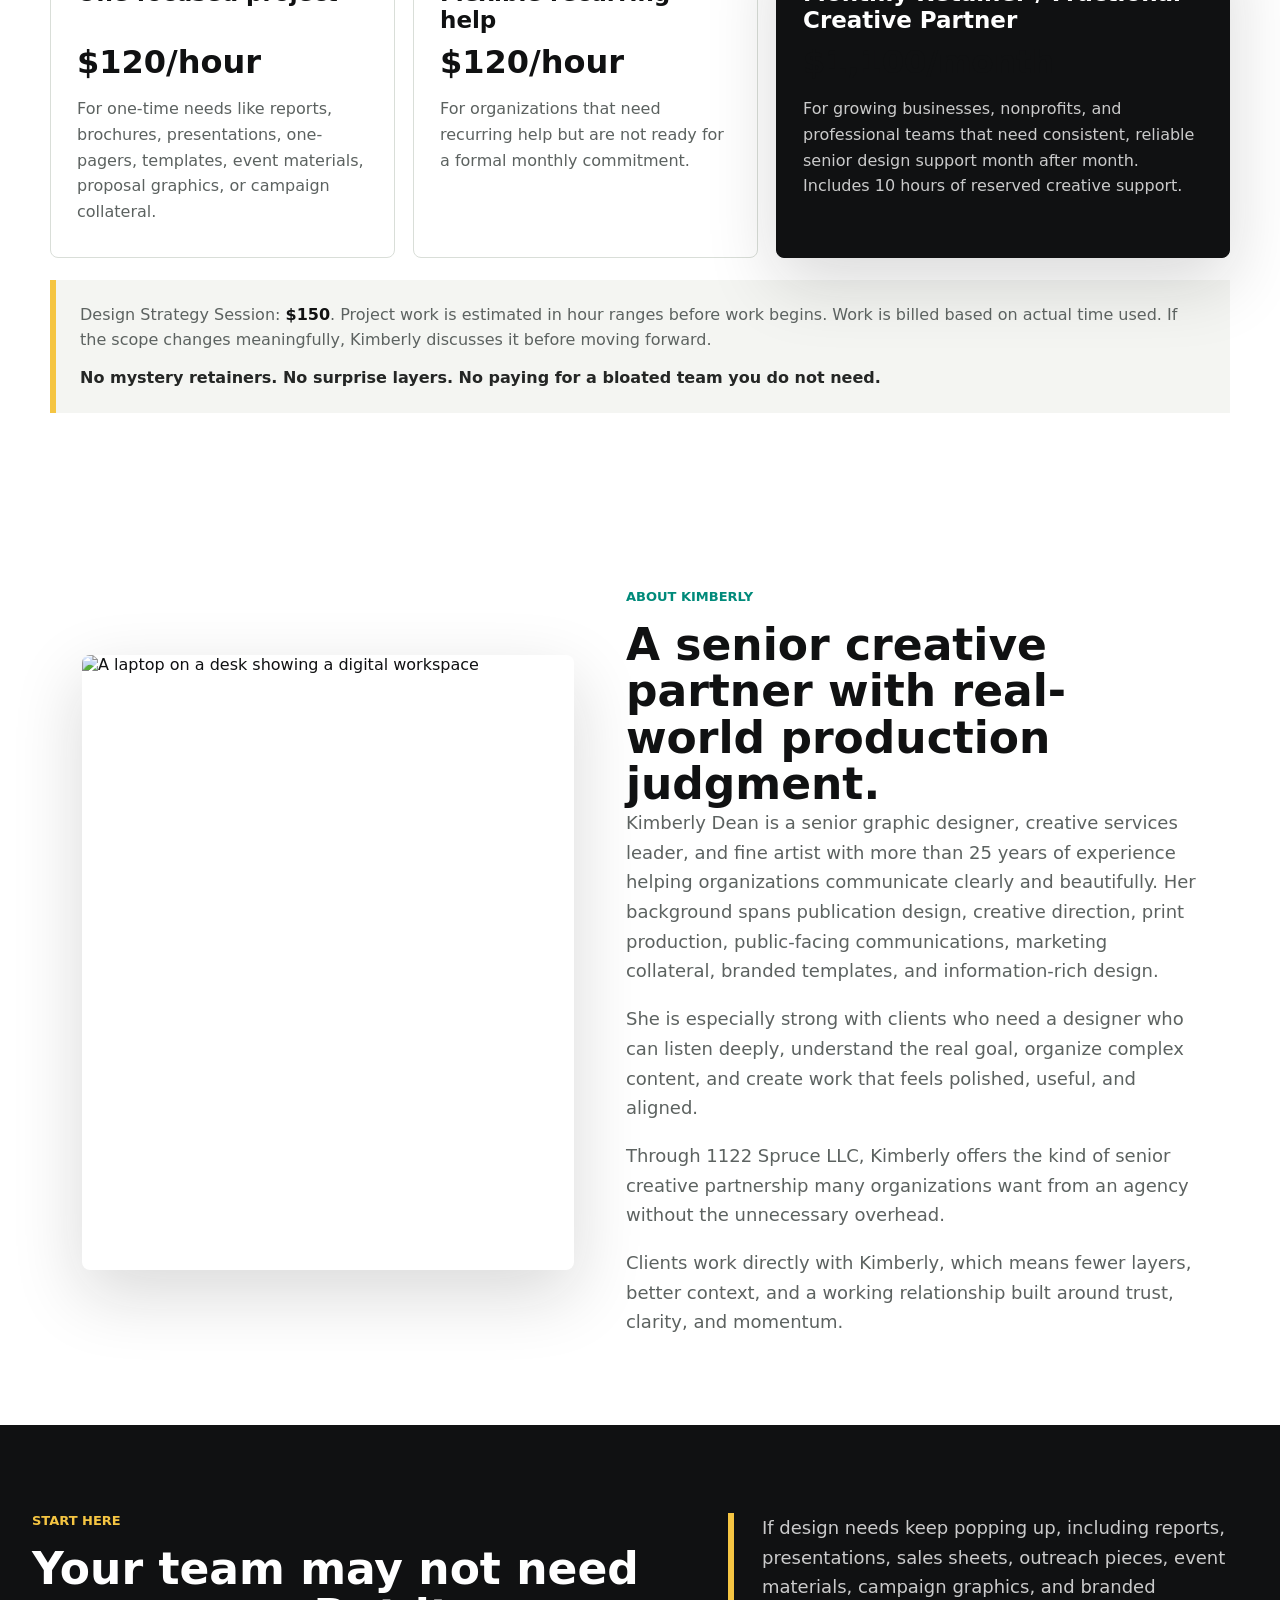
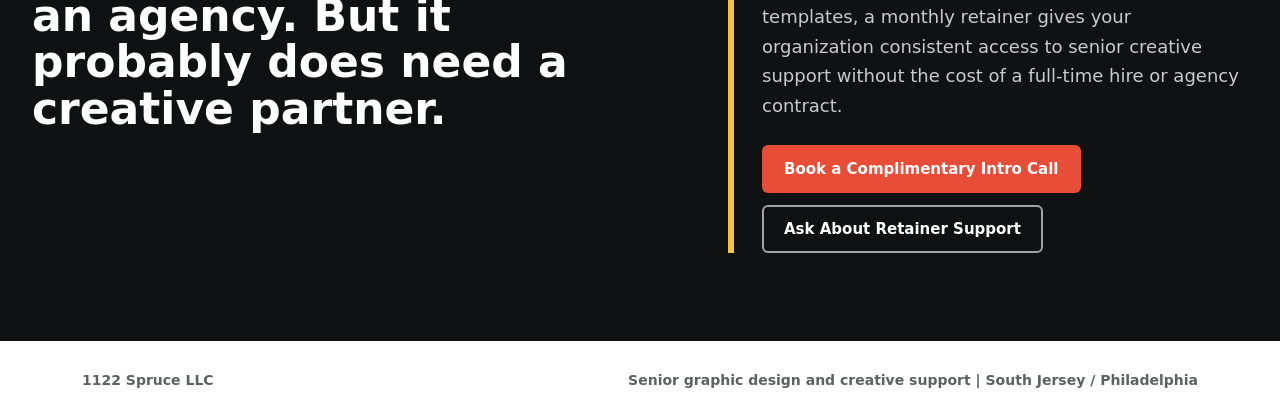
==== commit a000a197: "Sharpen 1122 Spruce positioning" ====
--- a/index.html
+++ b/index.html
@@ -5,16 +5,16 @@
     <meta name="viewport" content="width=device-width, initial-scale=1">
     <meta
       name="description"
-      content="1122 Spruce LLC is Kimberly Dean's graphic design and creative services studio for reports, publications, marketing materials, brand support, and clear public-facing communications."
+      content="Senior graphic design, creative direction, reports, marketing materials, presentations, outreach collateral, and retainer-based creative support for small and mid-sized organizations in South Jersey and Philadelphia."
     >
     <meta name="theme-color" content="#101112">
-    <meta property="og:title" content="1122 Spruce | Kimberly Dean Creative">
+    <meta property="og:title" content="1122 Spruce LLC | Senior Graphic Design &amp; Creative Support">
     <meta
       property="og:description"
-      content="Graphic design and creative services for organizations with a lot to say."
+      content="Agency-level creative leadership without the agency bloat. Work directly with Kimberly Dean, a senior graphic designer and creative services leader with 25+ years of experience."
     >
     <meta property="og:type" content="website">
-    <title>1122 Spruce | Kimberly Dean Creative Services</title>
+    <title>1122 Spruce LLC | Senior Graphic Design &amp; Creative Support in South Jersey</title>
     <link rel="preconnect" href="https://images.unsplash.com">
     <link rel="stylesheet" href="styles.css">
   </head>
@@ -25,9 +25,9 @@
         <span>1122 Spruce</span>
       </a>
       <nav class="nav-links" aria-label="Site">
-        <a href="#approach">Approach</a>
         <a href="#services">Services</a>
-        <a href="#process">Process</a>
+        <a href="#retainer">Retainer</a>
+        <a href="#portfolio">Portfolio</a>
         <a href="#pricing">Pricing</a>
         <a href="#about">About</a>
         <a href="#contact">Contact</a>
@@ -38,40 +38,168 @@
       <section class="hero" aria-labelledby="hero-title">
         <div class="hero-media" aria-hidden="true"></div>
         <div class="hero-content">
-          <p class="eyebrow">1122 Spruce LLC | Graphic Design &amp; Creative Services</p>
-          <h1 id="hero-title">Clear, polished design for organizations with a lot to say.</h1>
+          <p class="eyebrow">1122 Spruce LLC | South Jersey + Philadelphia</p>
+          <h1 id="hero-title">Your senior creative partner &mdash; without the agency machine.</h1>
           <p class="hero-copy">
-            Led by Kimberly Dean, 1122 Spruce brings 25+ years of creative leadership
-            to reports, publications, marketing materials, brand support, and
-            information-rich communications across South Jersey and Philadelphia.
+            1122 Spruce gives small and mid-sized businesses, nonprofits, consultants,
+            and mission-driven teams direct access to Kimberly Dean, a senior graphic
+            designer, creative services leader, and fine artist with 25+ years of
+            experience turning complex ideas into clear, polished, effective design.
+          </p>
+          <p class="hero-line">
+            No junior handoff. No vague pricing. No bloated project team. Just
+            thoughtful creative work from the person actually doing the work.
           </p>
           <div class="hero-actions" aria-label="Project actions">
-            <a class="button button-primary" href="#contact">Book an Intro Call</a>
-            <a
-              class="button button-secondary"
-              href="https://www.linkedin.com/in/kimberly-dean-385010127/"
-              rel="noreferrer"
-              target="_blank"
-            >
-              LinkedIn
-            </a>
+            <a class="button button-primary" href="#contact">Book a Complimentary Intro Call</a>
+            <a class="button button-secondary" href="#retainer">Explore Retainer Support</a>
           </div>
         </div>
       </section>
 
-      <section class="intro" id="approach" aria-label="Studio approach">
-        <div>
-          <p class="section-kicker">What Makes It Different</p>
-          <h2>Design that starts by listening.</h2>
-        </div>
-        <p>
-          Kimberly is focused on understanding the person, organization, and purpose
-          behind the work. That one-on-one process helps create materials that feel
-          more aligned, more thoughtful, and more effective from the start.
+      <section class="trust-strip" aria-label="1122 Spruce value points">
+        <div>
+          <strong>25+ years</strong>
+          <span>Creative leadership</span>
+        </div>
+        <div>
+          <strong>Direct access</strong>
+          <span>Senior designer attention</span>
+        </div>
+        <div>
+          <strong>Clear pricing</strong>
+          <span>Scope before surprises</span>
+        </div>
+        <div>
+          <strong>Local focus</strong>
+          <span>South Jersey + Philadelphia</span>
+        </div>
+        <div>
+          <strong>Flexible support</strong>
+          <span>Project-based or retainer</span>
+        </div>
+      </section>
+
+      <section class="anti-agency" aria-labelledby="anti-agency-title">
+        <div class="section-heading">
+          <p class="section-kicker">The Anti-Agency Alternative</p>
+          <h2 id="anti-agency-title">Agency-level creative leadership. Without the agency bloat.</h2>
+          <p>
+            Traditional agencies can be the right fit for large campaigns with large
+            budgets. But many small and mid-sized organizations do not need layers of
+            account managers, inflated retainers, vague estimates, or junior designers
+            learning on their dime. They need senior-level design thinking, honest
+            communication, and someone who can get the work done beautifully and
+            efficiently.
+          </p>
+        </div>
+        <div class="value-grid">
+          <article>
+            <h3>Direct Senior Attention</h3>
+            <p>You work directly with Kimberly, not a salesperson up front and a junior designer later.</p>
+          </article>
+          <article>
+            <h3>Transparent Pricing</h3>
+            <p>Clear hourly pricing, clear estimates, and communication before meaningful scope changes.</p>
+          </article>
+          <article>
+            <h3>Custom, Not Cookie-Cutter</h3>
+            <p>Design shaped around your goals, audience, taste, message, and organization, not recycled agency templates.</p>
+          </article>
+          <article>
+            <h3>Less Theater. Better Design.</h3>
+            <p>No bloated process for the sake of looking impressive. Just smart questions, strong design, and practical execution.</p>
+          </article>
+        </div>
+      </section>
+
+      <section class="comparison" aria-labelledby="comparison-title">
+        <div class="section-heading">
+          <p class="section-kicker">A Better Model</p>
+          <h2 id="comparison-title">Agency model vs. senior creative partner.</h2>
+        </div>
+        <div class="comparison-grid">
+          <article class="comparison-card muted-card">
+            <h3>The typical agency model</h3>
+            <ul>
+              <li>Big pitch, bigger invoice</li>
+              <li>Senior people sell the work, junior people often execute it</li>
+              <li>Vague pricing until the scope expands</li>
+              <li>Layers of account management</li>
+              <li>Generic-looking collateral dressed up as strategy</li>
+              <li>Clients pay for the agency machine</li>
+            </ul>
+          </article>
+          <article class="comparison-card highlight-card">
+            <h3>The 1122 Spruce model</h3>
+            <ul>
+              <li>Clear conversation before work begins</li>
+              <li>Direct access to a senior designer and creative leader</li>
+              <li>Transparent hourly and project structure</li>
+              <li>Practical checkpoints and communication</li>
+              <li>Custom design grounded in the client's real goals</li>
+              <li>Clients pay for the work, not the theater</li>
+            </ul>
+          </article>
+        </div>
+        <p class="comparison-note">
+          For many small and mid-sized organizations, the agency model is more than
+          they need. 1122 Spruce is built for teams that want senior creative judgment,
+          clean execution, and fewer layers between the idea and the finished work.
         </p>
       </section>
 
-      <section class="image-band" aria-label="Creative work samples">
+      <section class="retainer" id="retainer" aria-labelledby="retainer-title">
+        <div class="retainer-copy">
+          <p class="section-kicker">Fractional Creative Department</p>
+          <h2 id="retainer-title">Need ongoing creative support? Build your fractional design department.</h2>
+          <p>
+            For organizations with recurring design and marketing needs, a monthly
+            retainer gives you reserved access to senior creative support without
+            hiring a full-time designer, managing one-off freelancers, or paying for
+            a bloated agency team.
+          </p>
+          <p class="retainer-punch">
+            If your team regularly says, "We need this to look better," "We need a
+            cleaner presentation," "We need a better one-pager," or "We need this
+            report to feel more professional," the retainer model may be the best fit.
+          </p>
+          <a class="button button-primary" href="#contact">Ask About Retainer Support</a>
+        </div>
+        <div class="retainer-panel">
+          <p class="panel-label">Reserved senior creative support</p>
+          <ul class="check-list">
+            <li>Reserved monthly creative bandwidth</li>
+            <li>Faster turnaround for recurring needs</li>
+            <li>Consistent brand look and feel</li>
+            <li>One creative partner who learns your organization</li>
+            <li>Better continuity across campaigns, reports, presentations, and outreach</li>
+            <li>Predictable monthly cost</li>
+          </ul>
+        </div>
+      </section>
+
+      <section class="approach" aria-labelledby="approach-title">
+        <div class="section-heading">
+          <p class="section-kicker">What Makes Kimberly Different</p>
+          <h2 id="approach-title">Senior design starts before the design.</h2>
+          <p>
+            Kimberly's advantage is not just that she designs well. It is that she
+            knows how to listen, interpret, organize, and lead the creative process.
+            She is especially strong with clients who have a lot to say but need help
+            turning it into something clear, polished, and useful.
+          </p>
+        </div>
+        <div class="detail-list">
+          <p>She quickly understands goals, audience, tone, taste, and purpose.</p>
+          <p>She brings senior judgment to layout, hierarchy, visual clarity, and production details.</p>
+          <p>She values the one-on-one client relationship and uses it to make the work better, faster, and more aligned.</p>
+          <p>She knows how to make complex information feel organized, approachable, and professional.</p>
+          <p>Her fine art background gives her a strong eye for composition, color, balance, texture, and visual emotion.</p>
+        </div>
+      </section>
+
+      <section class="image-band" aria-label="Creative visual direction">
         <img
           src="https://images.unsplash.com/photo-1497366754035-f200968a6e72?auto=format&fit=crop&w=1200&q=80"
           alt="A bright creative workspace with desks and large windows"
@@ -89,91 +217,172 @@
       <section class="services" id="services" aria-labelledby="services-title">
         <div class="section-heading">
           <p class="section-kicker">Services</p>
-          <h2 id="services-title">What Kimberly creates.</h2>
+          <h2 id="services-title">Custom design, not cookie-cutter collateral.</h2>
         </div>
         <div class="service-grid">
           <article>
             <span>01</span>
-            <h3>Reports &amp; Publications</h3>
-            <p>Annual reports, impact reports, research reports, white papers, policy briefs, case studies, and executive summaries.</p>
+            <h3>Reports, Publications &amp; Long-Form Documents</h3>
+            <p>Annual reports, impact reports, research reports, policy briefs, white papers, case studies, executive summaries, planning documents, and public-facing publications.</p>
           </article>
           <article>
             <span>02</span>
-            <h3>Marketing &amp; Business Materials</h3>
-            <p>Sales sheets, one-pagers, service guides, brochures, presentation decks, proposal graphics, and capability statements.</p>
+            <h3>Marketing &amp; Sales Materials</h3>
+            <p>One-pagers, brochures, service guides, capability statements, sales sheets, pitch decks, leave-behinds, proposal graphics, and campaign collateral.</p>
           </article>
           <article>
             <span>03</span>
-            <h3>Brand &amp; Communication Design</h3>
-            <p>Branded templates, visual identity support, infographics, data visualization, digital graphics, newsletters, and campaign collateral.</p>
+            <h3>Brand &amp; Visual Communication Support</h3>
+            <p>Branded templates, visual identity support, infographics, data visualization, newsletters, digital graphics, social graphics, and visual systems.</p>
           </article>
           <article>
             <span>04</span>
-            <h3>Planning &amp; Outreach Materials</h3>
-            <p>Public meeting handouts, fact sheets, posters, maps, visual exhibits, engagement materials, and long-range document layouts.</p>
-          </article>
-        </div>
-      </section>
-
-      <section class="work" id="work" aria-labelledby="work-title">
-        <div class="section-heading">
-          <p class="section-kicker">Who It Helps</p>
-          <h2 id="work-title">Built for teams that need clear, practical, polished design.</h2>
-        </div>
-        <div class="work-list">
-          <article>
-            <p class="work-label">Businesses</p>
-            <h3>Professional materials that better reflect the work</h3>
+            <h3>Outreach, Planning &amp; Public-Facing Materials</h3>
+            <p>Public meeting boards, handouts, fact sheets, posters, maps, exhibits, engagement materials, and complex information design.</p>
+          </article>
+          <article>
+            <span>05</span>
+            <h3>Presentation &amp; Proposal Support</h3>
+            <p>Executive presentations, sales decks, board materials, proposal visuals, client-facing slides, and polished templates that help teams look prepared and professional.</p>
+          </article>
+          <article>
+            <span>06</span>
+            <h3>Fine Art-Informed Creative Direction</h3>
+            <p>Kimberly's background as a fine artist gives her work a strong sense of composition, color, balance, texture, and visual emotion.</p>
+          </article>
+        </div>
+      </section>
+
+      <section class="fit" aria-labelledby="fit-title">
+        <div class="section-heading">
+          <p class="section-kicker">Best Fit</p>
+          <h2 id="fit-title">Senior design without agency overhead.</h2>
+        </div>
+        <div class="fit-grid">
+          <article>
+            <h3>Best fit for organizations that need:</h3>
+            <ul>
+              <li>Small and medium-sized business marketing materials</li>
+              <li>Healthcare, dental, local service, and professional business collateral</li>
+              <li>Nonprofit reports, impact pieces, outreach, and donor communication</li>
+              <li>Credibility-building collateral for consultants and professional service firms</li>
+              <li>Complex information design for planning, civic, transportation, and public-agency teams</li>
+              <li>Reliable design support for marketing directors and executive directors</li>
+              <li>Direct communication and practical execution for founders and owners</li>
+              <li>Recurring creative help without hiring full-time</li>
+            </ul>
+          </article>
+          <article class="not-fit">
+            <h3>Probably not the right fit if:</h3>
+            <ul>
+              <li>You want a large agency team with media buying, PR, and full campaign management</li>
+              <li>You need 24/7 turnaround or unlimited revisions</li>
+              <li>You are looking for the cheapest possible design labor</li>
+              <li>You want to skip the thinking and jump straight to decoration</li>
+              <li>You prefer layers of account management over direct creative collaboration</li>
+            </ul>
             <p>
-              Sales sheets, service guides, presentation decks, templates, and collateral
-              for private businesses, small teams, and consultants.
+              If you want thoughtful design, clear communication, senior-level judgment,
+              and polished execution, 1122 Spruce is built for that.
             </p>
           </article>
-          <article>
-            <p class="work-label">Mission-Driven Teams</p>
-            <h3>Design support for clear, credible communication</h3>
-            <p>
-              Reports, impact pieces, outreach materials, and visuals for nonprofits,
-              public agencies, and organizations with complex information to share.
-            </p>
-          </article>
-          <article>
-            <p class="work-label">Planning &amp; Consulting</p>
-            <h3>Information-rich work that stays organized</h3>
-            <p>
-              Publication layout, public-facing materials, maps, exhibits, and practical
-              production files for planning and consulting firms.
-            </p>
-          </article>
-        </div>
-      </section>
-
-      <section class="process" id="process" aria-labelledby="process-title">
-        <div class="section-heading">
-          <p class="section-kicker">Working Together</p>
-          <h2 id="process-title">A simple, transparent process.</h2>
+        </div>
+      </section>
+
+      <section class="portfolio" id="portfolio" aria-labelledby="portfolio-title">
+        <div class="section-heading">
+          <p class="section-kicker">Portfolio</p>
+          <h2 id="portfolio-title">Portfolio coming soon.</h2>
+          <p>
+            Kimberly's portfolio will include examples of publication design, reports,
+            outreach materials, marketing collateral, presentations, infographics,
+            branded templates, and fine-art-informed visual work. In the meantime,
+            prospective clients can book an intro call to discuss relevant examples
+            and project fit.
+          </p>
+        </div>
+        <div class="portfolio-grid">
+          <article>Reports &amp; Publications</article>
+          <article>Marketing Collateral</article>
+          <article>Outreach Materials</article>
+          <article>Presentation Design</article>
+          <article>Infographics &amp; Data Visualization</article>
+          <article>Brand Systems &amp; Templates</article>
+          <article>Fine Art-Informed Creative Work</article>
+        </div>
+      </section>
+
+      <section class="process" aria-labelledby="process-title">
+        <div class="section-heading">
+          <p class="section-kicker">Process</p>
+          <h2 id="process-title">Simple process. No agency maze.</h2>
         </div>
         <div class="process-grid">
           <article>
             <span>01</span>
             <h3>Complimentary Intro Call</h3>
-            <p>A pressure-free conversation about your business, goals, timeline, and whether the fit feels right.</p>
+            <p>A short conversation to understand your goals, timeline, project type, and whether the fit makes sense.</p>
           </article>
           <article>
             <span>02</span>
-            <h3>Design Strategy Session</h3>
-            <p>A focused working session for creative direction, planning, feedback, and actionable next steps.</p>
+            <h3>Paid Strategy / Discovery Session</h3>
+            <p>For new clients, this session clarifies goals, audience, content, style, scope, priorities, and next steps.</p>
           </article>
           <article>
             <span>03</span>
-            <h3>Clear Estimate</h3>
-            <p>For project work, Kimberly provides an estimated range of hours based on the agreed scope before work begins.</p>
+            <h3>Estimate &amp; Plan</h3>
+            <p>You receive a practical estimate or recommended support model before project work begins.</p>
           </article>
           <article>
             <span>04</span>
-            <h3>Project or Ongoing Support</h3>
-            <p>Work moves forward with open communication, practical checkpoints, and thoughtful creative execution.</p>
-          </article>
+            <h3>Design &amp; Collaboration</h3>
+            <p>Kimberly develops the work directly, with clear checkpoints and focused feedback.</p>
+          </article>
+          <article>
+            <span>05</span>
+            <h3>Final Delivery</h3>
+            <p>Polished design files are prepared for the intended use: print, digital, presentation, outreach, or internal team use.</p>
+          </article>
+        </div>
+      </section>
+
+      <section class="pricing" id="pricing" aria-labelledby="pricing-title">
+        <div class="section-heading">
+          <p class="section-kicker">Ways to Work Together</p>
+          <h2 id="pricing-title">Three ways to work together.</h2>
+          <p>
+            Straightforward pricing is part of the value. You should know how work is
+            billed before work begins.
+          </p>
+        </div>
+        <div class="pricing-grid">
+          <article>
+            <p class="price-label">Project-Based Design</p>
+            <h3>One focused project</h3>
+            <strong>$120/hour</strong>
+            <p>For one-time needs like reports, brochures, presentations, one-pagers, templates, event materials, proposal graphics, or campaign collateral.</p>
+          </article>
+          <article>
+            <p class="price-label">Ongoing Creative Support</p>
+            <h3>Flexible recurring help</h3>
+            <strong>$120/hour</strong>
+            <p>For organizations that need recurring help but are not ready for a formal monthly commitment.</p>
+          </article>
+          <article class="featured-price">
+            <p class="price-label">Best for recurring needs</p>
+            <h3>Monthly Retainer / Fractional Creative Partner</h3>
+            <strong>$1,100/month</strong>
+            <p>For growing businesses, nonprofits, and professional teams that need consistent, reliable senior design support month after month. Includes 10 hours of reserved creative support.</p>
+          </article>
+        </div>
+        <div class="pricing-note">
+          <p>
+            Design Strategy Session: <strong>$150</strong>. Project work is estimated
+            in hour ranges before work begins. Work is billed based on actual time
+            used. If the scope changes meaningfully, Kimberly discusses it before
+            moving forward.
+          </p>
+          <p>No mystery retainers. No surprise layers. No paying for a bloated team you do not need.</p>
         </div>
       </section>
 
@@ -186,81 +395,63 @@
         </div>
         <div class="about-copy">
           <p class="section-kicker">About Kimberly</p>
-          <h2 id="about-title">A seasoned creative partner for thoughtful, high-stakes work.</h2>
-          <p>
-            Kimberly is a freelance graphic designer and art director with more than 25 years
-            of experience in the South Jersey and Philadelphia area. Through 1122 Spruce LLC,
-            she provides graphic design and creative services for organizations that need
-            clear information to look considered.
-          </p>
-          <p>
-            Her background includes creative services leadership, publication design,
-            print production, public-facing communications, and recent public credits with
-            the Delaware Valley Regional Planning Commission's Office of Creative and Print
-            Services.
-          </p>
-        </div>
-      </section>
-
-      <section class="pricing" id="pricing" aria-labelledby="pricing-title">
-        <div class="section-heading">
-          <p class="section-kicker">Pricing</p>
-          <h2 id="pricing-title">Straightforward options for the way you need design support.</h2>
-        </div>
-        <div class="pricing-grid">
-          <article>
-            <p class="price-label">Design Strategy Session</p>
-            <strong>$150</strong>
-            <p>New client deep-dive for creative direction, design strategy, planning, feedback, and recommendations.</p>
-          </article>
-          <article>
-            <p class="price-label">Project Work</p>
-            <strong>$120/hour</strong>
-            <p>Design, marketing, print, and creative execution with an estimated hour range before work begins.</p>
-          </article>
-          <article>
-            <p class="price-label">Ongoing Support</p>
-            <strong>$120/hour</strong>
-            <p>Continued creative help for clients who need reliable design support without a monthly commitment.</p>
-          </article>
-          <article>
-            <p class="price-label">Priority Retainer</p>
-            <strong>$1,100/month</strong>
-            <p>10 hours of dedicated monthly creative support, priority scheduling, and a predictable flat line item.</p>
-          </article>
-        </div>
-        <p class="estimate-note">
-          Estimates are based on the scope agreed on together. Work is billed based
-          on actual time spent, and any meaningful scope or time changes are discussed
-          before moving forward.
-        </p>
+          <h2 id="about-title">A senior creative partner with real-world production judgment.</h2>
+          <p>
+            Kimberly Dean is a senior graphic designer, creative services leader, and
+            fine artist with more than 25 years of experience helping organizations
+            communicate clearly and beautifully. Her background spans publication
+            design, creative direction, print production, public-facing communications,
+            marketing collateral, branded templates, and information-rich design.
+          </p>
+          <p>
+            She is especially strong with clients who need a designer who can listen
+            deeply, understand the real goal, organize complex content, and create
+            work that feels polished, useful, and aligned.
+          </p>
+          <p>
+            Through 1122 Spruce LLC, Kimberly offers the kind of senior creative
+            partnership many organizations want from an agency without the unnecessary
+            overhead.
+          </p>
+          <p>
+            Clients work directly with Kimberly, which means fewer layers, better
+            context, and a working relationship built around trust, clarity, and
+            momentum.
+          </p>
+        </div>
       </section>
 
       <section class="contact" id="contact" aria-labelledby="contact-title">
         <div>
-          <p class="section-kicker">Now Booking</p>
-          <h2 id="contact-title">Bring 1122 Spruce in for a project, a campaign, or steady design support.</h2>
+          <p class="section-kicker">Start Here</p>
+          <h2 id="contact-title">Your team may not need an agency. But it probably does need a creative partner.</h2>
         </div>
         <div class="contact-panel">
           <p>
-            Start with a complimentary intro call. For now, connect with Kimberly
-            on LinkedIn while the full portfolio and direct contact channels are being finalized.
-          </p>
-          <a
-            class="button button-primary"
-            href="https://www.linkedin.com/in/kimberly-dean-385010127/"
-            rel="noreferrer"
-            target="_blank"
-          >
-            Contact on LinkedIn
-          </a>
+            If design needs keep popping up, including reports, presentations, sales
+            sheets, outreach pieces, event materials, campaign graphics, and branded
+            templates, a monthly retainer gives your organization consistent access
+            to senior creative support without the cost of a full-time hire or agency
+            contract.
+          </p>
+          <div class="contact-actions">
+            <a
+              class="button button-primary"
+              href="https://www.linkedin.com/in/kimberly-dean-385010127/"
+              rel="noreferrer"
+              target="_blank"
+            >
+              Book a Complimentary Intro Call
+            </a>
+            <a class="button button-secondary dark-secondary" href="#retainer">Ask About Retainer Support</a>
+          </div>
         </div>
       </section>
     </main>
 
     <footer class="site-footer">
       <p>1122 Spruce LLC</p>
-      <p>South Jersey / Philadelphia</p>
+      <p>Senior graphic design and creative support | South Jersey / Philadelphia</p>
     </footer>
   </body>
 </html>
--- a/styles.css
+++ b/styles.css
@@ -1,14 +1,17 @@
 :root {
   color-scheme: light;
   --ink: #101112;
-  --muted: #595e5d;
+  --charcoal: #242625;
+  --muted: #5c6260;
   --paper: #ffffff;
-  --soft: #f3f4f1;
+  --soft: #f4f5f2;
   --line: #d9ded8;
   --coral: #e84d38;
+  --coral-dark: #c63d2c;
   --teal: #008a7a;
+  --teal-dark: #006a5d;
   --gold: #f5c542;
-  --shadow: 0 20px 60px rgba(16, 17, 18, 0.14);
+  --shadow: 0 24px 70px rgba(16, 17, 18, 0.16);
 }
 
 * {
@@ -44,9 +47,29 @@
   max-width: 100%;
 }
 
+ul {
+  margin: 0;
+  padding-left: 20px;
+}
+
+li {
+  color: var(--muted);
+  font-size: 16px;
+  line-height: 1.55;
+  margin-bottom: 10px;
+}
+
+li:last-child {
+  margin-bottom: 0;
+}
+
+main > section {
+  scroll-margin-top: 92px;
+}
+
 .site-header {
   align-items: center;
-  background: rgba(255, 255, 255, 0.9);
+  background: rgba(255, 255, 255, 0.92);
   border-bottom: 1px solid rgba(16, 17, 18, 0.08);
   display: flex;
   gap: 24px;
@@ -64,9 +87,10 @@
   align-items: center;
   display: inline-flex;
   font-size: 15px;
-  font-weight: 800;
+  font-weight: 900;
   gap: 10px;
   min-width: 0;
+  text-transform: uppercase;
 }
 
 .brand-mark {
@@ -87,7 +111,7 @@
   display: flex;
   gap: 24px;
   font-size: 14px;
-  font-weight: 700;
+  font-weight: 800;
 }
 
 .nav-links a {
@@ -105,15 +129,15 @@
   color: var(--paper);
   display: grid;
   isolation: isolate;
-  min-height: 82vh;
+  min-height: 88vh;
   overflow: hidden;
-  padding: 120px 32px 56px;
+  padding: 132px 32px 64px;
   position: relative;
 }
 
 .hero-media {
   background:
-    linear-gradient(90deg, rgba(16, 17, 18, 0.84) 0%, rgba(16, 17, 18, 0.58) 48%, rgba(16, 17, 18, 0.24) 100%),
+    linear-gradient(90deg, rgba(16, 17, 18, 0.92) 0%, rgba(16, 17, 18, 0.74) 48%, rgba(16, 17, 18, 0.28) 100%),
     url("https://images.unsplash.com/photo-1497366754035-f200968a6e72?auto=format&fit=crop&w=1800&q=80")
       center / cover;
   inset: 0;
@@ -122,12 +146,14 @@
 }
 
 .hero-content {
-  max-width: 820px;
+  max-width: 970px;
 }
 
 .eyebrow,
 .section-kicker,
-.work-label {
+.work-label,
+.panel-label,
+.price-label {
   color: var(--teal);
   font-size: 13px;
   font-weight: 900;
@@ -149,15 +175,15 @@
 }
 
 h1 {
-  font-size: 68px;
-  line-height: 0.96;
+  font-size: 74px;
+  line-height: 0.95;
   margin-bottom: 24px;
-  max-width: 780px;
+  max-width: 900px;
 }
 
 h2 {
-  font-size: 42px;
-  line-height: 1.08;
+  font-size: 44px;
+  line-height: 1.06;
   margin-bottom: 0;
 }
 
@@ -174,14 +200,26 @@
 }
 
 .hero-copy {
-  color: rgba(255, 255, 255, 0.86);
+  color: rgba(255, 255, 255, 0.88);
   font-size: 21px;
   line-height: 1.55;
+  margin-bottom: 18px;
+  max-width: 770px;
+}
+
+.hero-line {
+  border-left: 5px solid var(--gold);
+  color: rgba(255, 255, 255, 0.92);
+  font-size: 17px;
+  font-weight: 800;
+  line-height: 1.5;
   margin-bottom: 30px;
-  max-width: 680px;
-}
-
-.hero-actions {
+  max-width: 780px;
+  padding-left: 18px;
+}
+
+.hero-actions,
+.contact-actions {
   display: flex;
   flex-wrap: wrap;
   gap: 12px;
@@ -216,11 +254,11 @@
 
 .button-primary:hover,
 .button-primary:focus-visible {
-  background: #c93d2b;
+  background: var(--coral-dark);
 }
 
 .button-secondary {
-  border-color: rgba(255, 255, 255, 0.7);
+  border-color: rgba(255, 255, 255, 0.72);
   color: var(--paper);
 }
 
@@ -230,33 +268,39 @@
   color: var(--ink);
 }
 
-.intro,
+.dark-secondary {
+  border-color: rgba(255, 255, 255, 0.62);
+}
+
+.trust-strip,
+.anti-agency,
+.comparison,
+.retainer,
+.approach,
 .services,
-.work,
+.fit,
+.portfolio,
 .process,
+.pricing,
 .about,
-.pricing,
 .contact {
   padding: 88px 32px;
 }
 
-.intro {
-  align-items: start;
-  border-bottom: 1px solid var(--line);
-  display: grid;
-  gap: 48px;
-  grid-template-columns: minmax(0, 0.9fr) minmax(300px, 0.7fr);
-}
-
-.intro h2,
-.intro p,
+.trust-strip,
 .section-heading,
+.value-grid,
+.comparison-grid,
+.comparison-note,
+.retainer,
+.detail-list,
 .service-grid,
-.work-list,
+.fit-grid,
+.portfolio-grid,
 .process-grid,
+.pricing-grid,
+.pricing-note,
 .about,
-.pricing-grid,
-.estimate-note,
 .contact,
 .site-footer {
   margin-left: auto;
@@ -264,8 +308,233 @@
   max-width: 1180px;
 }
 
-.intro p {
+.section-heading {
+  margin-bottom: 44px;
+}
+
+.section-heading h2 {
+  max-width: 820px;
+}
+
+.section-heading p:last-child {
+  max-width: 850px;
   margin-bottom: 0;
+}
+
+.trust-strip {
+  background: var(--paper);
+  display: grid;
+  gap: 0;
+  grid-template-columns: repeat(5, minmax(0, 1fr));
+  padding-bottom: 28px;
+  padding-top: 28px;
+}
+
+.trust-strip div {
+  border-left: 1px solid var(--line);
+  min-height: 92px;
+  padding: 14px 18px;
+}
+
+.trust-strip div:last-child {
+  border-right: 1px solid var(--line);
+}
+
+.trust-strip strong,
+.trust-strip span {
+  display: block;
+}
+
+.trust-strip strong {
+  color: var(--ink);
+  font-size: 18px;
+  line-height: 1.2;
+  margin-bottom: 8px;
+}
+
+.trust-strip span {
+  color: var(--muted);
+  font-size: 14px;
+  font-weight: 700;
+  line-height: 1.4;
+}
+
+.anti-agency,
+.process {
+  background: var(--soft);
+}
+
+.value-grid {
+  display: grid;
+  gap: 18px;
+  grid-template-columns: repeat(4, minmax(0, 1fr));
+}
+
+.value-grid article,
+.service-grid article,
+.portfolio-grid article,
+.process-grid article,
+.pricing-grid article {
+  background: var(--paper);
+  border: 1px solid var(--line);
+  border-radius: 8px;
+  padding: 26px;
+}
+
+.value-grid article {
+  min-height: 250px;
+}
+
+.value-grid h3::before {
+  background: var(--coral);
+  content: "";
+  display: block;
+  height: 5px;
+  margin-bottom: 28px;
+  width: 54px;
+}
+
+.value-grid p,
+.service-grid p,
+.process-grid p,
+.pricing-grid p {
+  font-size: 16px;
+  line-height: 1.6;
+  margin-bottom: 0;
+}
+
+.comparison {
+  background: var(--paper);
+}
+
+.comparison-grid {
+  display: grid;
+  gap: 20px;
+  grid-template-columns: repeat(2, minmax(0, 1fr));
+}
+
+.comparison-card {
+  border-radius: 8px;
+  padding: 34px;
+}
+
+.muted-card {
+  background: var(--soft);
+  border: 1px solid var(--line);
+}
+
+.highlight-card {
+  background: var(--ink);
+  color: var(--paper);
+}
+
+.highlight-card h3,
+.highlight-card li {
+  color: var(--paper);
+}
+
+.highlight-card li {
+  opacity: 0.86;
+}
+
+.comparison-note {
+  border-left: 6px solid var(--gold);
+  color: var(--charcoal);
+  font-size: 18px;
+  font-weight: 800;
+  line-height: 1.6;
+  margin-top: 24px;
+  padding: 20px 24px;
+}
+
+.retainer {
+  align-items: center;
+  background: var(--ink);
+  color: var(--paper);
+  display: grid;
+  gap: 44px;
+  grid-template-columns: minmax(0, 1fr) minmax(320px, 460px);
+  max-width: none;
+}
+
+.retainer-copy {
+  margin-left: auto;
+  max-width: 720px;
+}
+
+.retainer h2,
+.contact h2 {
+  color: var(--paper);
+}
+
+.retainer p,
+.contact p {
+  color: rgba(255, 255, 255, 0.78);
+}
+
+.retainer .section-kicker,
+.contact .section-kicker {
+  color: var(--gold);
+}
+
+.retainer-punch {
+  border-left: 5px solid var(--gold);
+  font-weight: 800;
+  padding-left: 18px;
+}
+
+.retainer-panel {
+  background: var(--paper);
+  border-radius: 8px;
+  box-shadow: var(--shadow);
+  color: var(--ink);
+  padding: 30px;
+}
+
+.retainer-panel .panel-label {
+  color: var(--coral);
+}
+
+.check-list {
+  list-style: none;
+  padding-left: 0;
+}
+
+.check-list li {
+  border-top: 1px solid var(--line);
+  color: var(--charcoal);
+  font-weight: 800;
+  margin-bottom: 0;
+  padding: 14px 0 14px 30px;
+  position: relative;
+}
+
+.check-list li::before {
+  color: var(--teal);
+  content: "+";
+  font-size: 20px;
+  font-weight: 900;
+  left: 0;
+  position: absolute;
+  top: 11px;
+}
+
+.approach {
+  background: var(--paper);
+}
+
+.detail-list {
+  border-top: 1px solid var(--ink);
+}
+
+.detail-list p {
+  border-bottom: 1px solid var(--line);
+  color: var(--charcoal);
+  font-size: 19px;
+  font-weight: 800;
+  line-height: 1.5;
+  margin-bottom: 0;
+  padding: 22px 0;
 }
 
 .image-band {
@@ -285,29 +554,18 @@
   background: var(--soft);
 }
 
-.section-heading {
-  margin-bottom: 44px;
-}
-
-.section-heading h2 {
-  max-width: 760px;
-}
-
 .service-grid {
   display: grid;
   gap: 18px;
-  grid-template-columns: repeat(4, minmax(0, 1fr));
+  grid-template-columns: repeat(3, minmax(0, 1fr));
 }
 
 .service-grid article {
-  background: var(--paper);
-  border: 1px solid var(--line);
-  border-radius: 8px;
   min-height: 330px;
-  padding: 26px;
-}
-
-.service-grid span {
+}
+
+.service-grid span,
+.process-grid span {
   color: var(--coral);
   display: inline-block;
   font-size: 14px;
@@ -315,74 +573,144 @@
   margin-bottom: 34px;
 }
 
-.service-grid p,
-.work-list p {
+.fit {
+  background: var(--paper);
+}
+
+.fit-grid {
+  display: grid;
+  gap: 22px;
+  grid-template-columns: 1fr 1fr;
+}
+
+.fit-grid article {
+  border-top: 6px solid var(--teal);
+  padding-top: 24px;
+}
+
+.fit-grid .not-fit {
+  border-top-color: var(--coral);
+}
+
+.fit-grid p {
+  color: var(--charcoal);
+  font-size: 17px;
+  font-weight: 800;
+  line-height: 1.55;
+  margin-bottom: 0;
+}
+
+.portfolio {
+  background: var(--charcoal);
+  color: var(--paper);
+}
+
+.portfolio h2,
+.portfolio h3 {
+  color: var(--paper);
+}
+
+.portfolio p {
+  color: rgba(255, 255, 255, 0.76);
+}
+
+.portfolio .section-kicker {
+  color: var(--gold);
+}
+
+.portfolio-grid {
+  display: grid;
+  gap: 14px;
+  grid-template-columns: repeat(4, minmax(0, 1fr));
+}
+
+.portfolio-grid article {
+  background: transparent;
+  border-color: rgba(255, 255, 255, 0.18);
+  color: rgba(255, 255, 255, 0.9);
+  font-size: 16px;
+  font-weight: 900;
+  min-height: 116px;
+}
+
+.process-grid {
+  display: grid;
+  gap: 18px;
+  grid-template-columns: repeat(5, minmax(0, 1fr));
+}
+
+.pricing {
+  background: var(--paper);
+}
+
+.pricing-grid {
+  align-items: stretch;
+  display: grid;
+  gap: 18px;
+  grid-template-columns: 0.95fr 0.95fr 1.25fr;
+}
+
+.pricing-grid article {
+  min-height: 330px;
+}
+
+.pricing-grid .featured-price {
+  background: var(--ink);
+  border-color: var(--ink);
+  box-shadow: var(--shadow);
+  color: var(--paper);
+}
+
+.featured-price h3,
+.featured-price strong {
+  color: var(--paper);
+}
+
+.featured-price p {
+  color: rgba(255, 255, 255, 0.78);
+}
+
+.featured-price .price-label {
+  color: var(--gold);
+}
+
+.price-label {
+  margin-bottom: 16px;
+}
+
+.pricing-grid h3 {
+  min-height: 54px;
+}
+
+.pricing-grid strong {
+  color: var(--ink);
+  display: block;
+  font-size: 32px;
+  line-height: 1;
+  margin-bottom: 18px;
+}
+
+.pricing-note {
+  background: var(--soft);
+  border-left: 6px solid var(--gold);
+  margin-top: 22px;
+  padding: 22px 24px;
+}
+
+.pricing-note p {
   font-size: 16px;
   line-height: 1.6;
-}
-
-.work {
-  background: var(--paper);
-}
-
-.work-list {
-  border-top: 1px solid var(--ink);
-}
-
-.work-list article {
-  align-items: start;
-  border-bottom: 1px solid var(--line);
-  display: grid;
-  gap: 28px;
-  grid-template-columns: 180px minmax(220px, 0.75fr) minmax(280px, 1fr);
-  padding: 30px 0;
-}
-
-.work-label {
-  color: var(--coral);
+  margin-bottom: 12px;
+}
+
+.pricing-note p:last-child {
+  color: var(--charcoal);
+  font-weight: 900;
   margin-bottom: 0;
 }
 
-.work-list h3,
-.work-list p {
-  margin-bottom: 0;
-}
-
-.process {
-  background: var(--soft);
-}
-
-.process-grid {
-  display: grid;
-  gap: 18px;
-  grid-template-columns: repeat(4, minmax(0, 1fr));
-}
-
-.process-grid article {
-  background: var(--paper);
-  border: 1px solid var(--line);
-  border-radius: 8px;
-  padding: 26px;
-}
-
-.process-grid span {
-  align-items: center;
-  background: var(--teal);
-  border-radius: 999px;
-  color: var(--paper);
-  display: inline-flex;
-  font-size: 13px;
-  font-weight: 900;
-  height: 36px;
-  justify-content: center;
-  margin-bottom: 30px;
-  width: 36px;
-}
-
-.process-grid p {
-  font-size: 16px;
-  line-height: 1.6;
-  margin-bottom: 0;
+.pricing-note strong {
+  color: var(--ink);
 }
 
 .about {
@@ -404,83 +732,28 @@
   margin-bottom: 0;
 }
 
-.pricing {
-  background: var(--paper);
-  border-top: 1px solid var(--line);
-}
-
-.pricing-grid {
-  display: grid;
-  gap: 18px;
-  grid-template-columns: repeat(4, minmax(0, 1fr));
-}
-
-.pricing-grid article {
-  border: 1px solid var(--line);
-  border-radius: 8px;
-  padding: 26px;
-}
-
-.price-label {
-  color: var(--teal);
-  font-size: 13px;
-  font-weight: 900;
-  line-height: 1.3;
-  margin-bottom: 18px;
-  text-transform: uppercase;
-}
-
-.pricing-grid strong {
-  color: var(--ink);
-  display: block;
-  font-size: 30px;
-  line-height: 1;
-  margin-bottom: 18px;
-}
-
-.pricing-grid p:last-child,
-.estimate-note {
-  font-size: 16px;
-  line-height: 1.6;
-  margin-bottom: 0;
-}
-
-.estimate-note {
-  background: var(--soft);
-  border-left: 6px solid var(--gold);
-  margin-top: 22px;
-  padding: 20px 24px;
-}
-
 .contact {
   align-items: start;
   background: var(--ink);
   color: var(--paper);
   display: grid;
   gap: 44px;
-  grid-template-columns: minmax(0, 1fr) minmax(300px, 460px);
+  grid-template-columns: minmax(0, 1fr) minmax(320px, 520px);
   max-width: none;
 }
 
-.contact > div {
+.contact > div:first-child {
+  margin-left: auto;
   max-width: 720px;
-}
-
-.contact h2 {
-  color: var(--paper);
-}
-
-.contact .section-kicker {
-  color: var(--gold);
 }
 
 .contact-panel {
   border-left: 6px solid var(--gold);
+  max-width: 560px;
   padding-left: 28px;
 }
 
 .contact-panel p {
-  color: rgba(255, 255, 255, 0.78);
   margin-bottom: 24px;
 }
 
@@ -497,34 +770,61 @@
   margin: 0;
 }
 
-@media (max-width: 980px) {
+@media (max-width: 1080px) {
   h1 {
-    font-size: 52px;
+    font-size: 58px;
   }
 
   h2 {
-    font-size: 34px;
-  }
-
-  .intro,
-  .process,
+    font-size: 36px;
+  }
+
+  .trust-strip {
+    grid-template-columns: repeat(3, minmax(0, 1fr));
+  }
+
+  .trust-strip div:nth-child(3) {
+    border-right: 1px solid var(--line);
+  }
+
+  .value-grid,
+  .service-grid,
+  .portfolio-grid,
+  .process-grid {
+    grid-template-columns: repeat(2, minmax(0, 1fr));
+  }
+
+  .retainer,
   .about,
   .contact {
     grid-template-columns: 1fr;
   }
 
-  .service-grid,
-  .process-grid,
+  .retainer-copy,
+  .contact > div:first-child,
+  .contact-panel {
+    margin-left: 0;
+    max-width: 780px;
+  }
+
   .pricing-grid {
-    grid-template-columns: repeat(2, minmax(0, 1fr));
-  }
-
-  .work-list article {
     grid-template-columns: 1fr;
   }
-}
-
-@media (max-width: 720px) {
+
+  .pricing-grid h3 {
+    min-height: 0;
+  }
+
+  .pricing-grid article {
+    min-height: 0;
+  }
+}
+
+@media (max-width: 760px) {
+  main > section {
+    scroll-margin-top: 140px;
+  }
+
   .site-header {
     align-items: flex-start;
     flex-direction: column;
@@ -540,18 +840,17 @@
     flex-wrap: wrap;
     gap: 8px 14px;
     overflow-x: visible;
-    padding-bottom: 2px;
     width: 100%;
   }
 
   .hero {
-    min-height: 84vh;
-    padding: 176px 20px 44px;
+    min-height: 88vh;
+    padding: 180px 20px 48px;
   }
 
   .hero-media {
     background:
-      linear-gradient(180deg, rgba(16, 17, 18, 0.78) 0%, rgba(16, 17, 18, 0.72) 100%),
+      linear-gradient(180deg, rgba(16, 17, 18, 0.88) 0%, rgba(16, 17, 18, 0.74) 100%),
       url("https://images.unsplash.com/photo-1497366754035-f200968a6e72?auto=format&fit=crop&w=1200&q=80")
         center / cover;
   }
@@ -570,24 +869,67 @@
   }
 
   p,
-  .hero-copy {
+  .hero-copy,
+  .detail-list p {
     font-size: 17px;
+  }
+
+  .hero-line {
+    font-size: 16px;
   }
 
   .button {
     width: 100%;
   }
 
-  .intro,
+  .trust-strip,
+  .anti-agency,
+  .comparison,
+  .retainer,
+  .approach,
   .services,
-  .work,
+  .fit,
+  .portfolio,
   .process,
+  .pricing,
   .about,
-  .pricing,
   .contact {
     padding: 64px 20px;
   }
 
+  .trust-strip {
+    grid-template-columns: 1fr;
+    padding-bottom: 0;
+    padding-top: 0;
+  }
+
+  .trust-strip div,
+  .trust-strip div:last-child,
+  .trust-strip div:nth-child(3) {
+    border-left: 0;
+    border-right: 0;
+    border-top: 1px solid var(--line);
+  }
+
+  .comparison-grid,
+  .fit-grid,
+  .value-grid,
+  .service-grid,
+  .portfolio-grid,
+  .process-grid {
+    grid-template-columns: 1fr;
+  }
+
+  .comparison-card,
+  .retainer-panel,
+  .value-grid article,
+  .service-grid article,
+  .portfolio-grid article,
+  .process-grid article,
+  .pricing-grid article {
+    padding: 22px;
+  }
+
   .image-band {
     grid-template-columns: 1fr;
   }
@@ -596,18 +938,14 @@
     min-height: 250px;
   }
 
-  .service-grid,
-  .process-grid,
-  .pricing-grid {
-    grid-template-columns: 1fr;
-  }
-
-  .service-grid article {
+  .service-grid article,
+  .value-grid article {
     min-height: 0;
   }
 
-  .service-grid span {
-    margin-bottom: 28px;
+  .service-grid span,
+  .process-grid span {
+    margin-bottom: 24px;
   }
 
   .contact-panel {
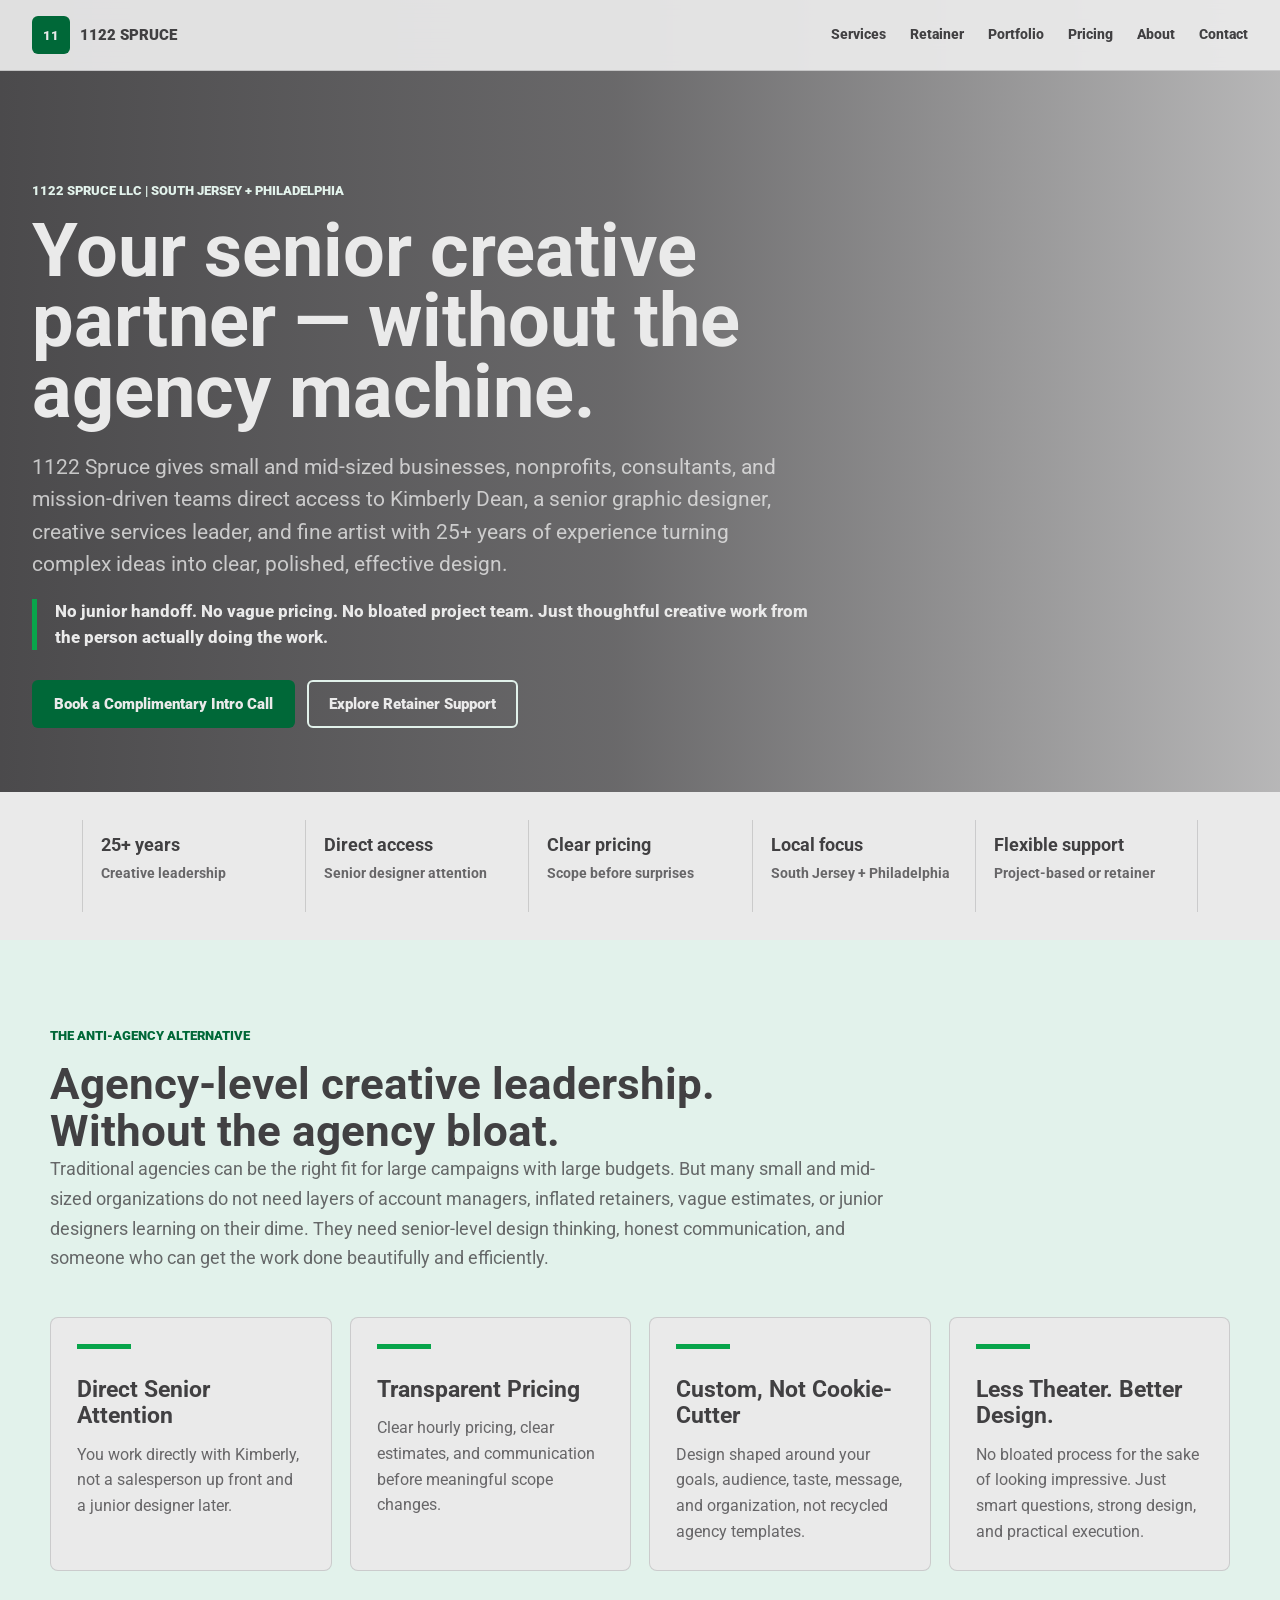
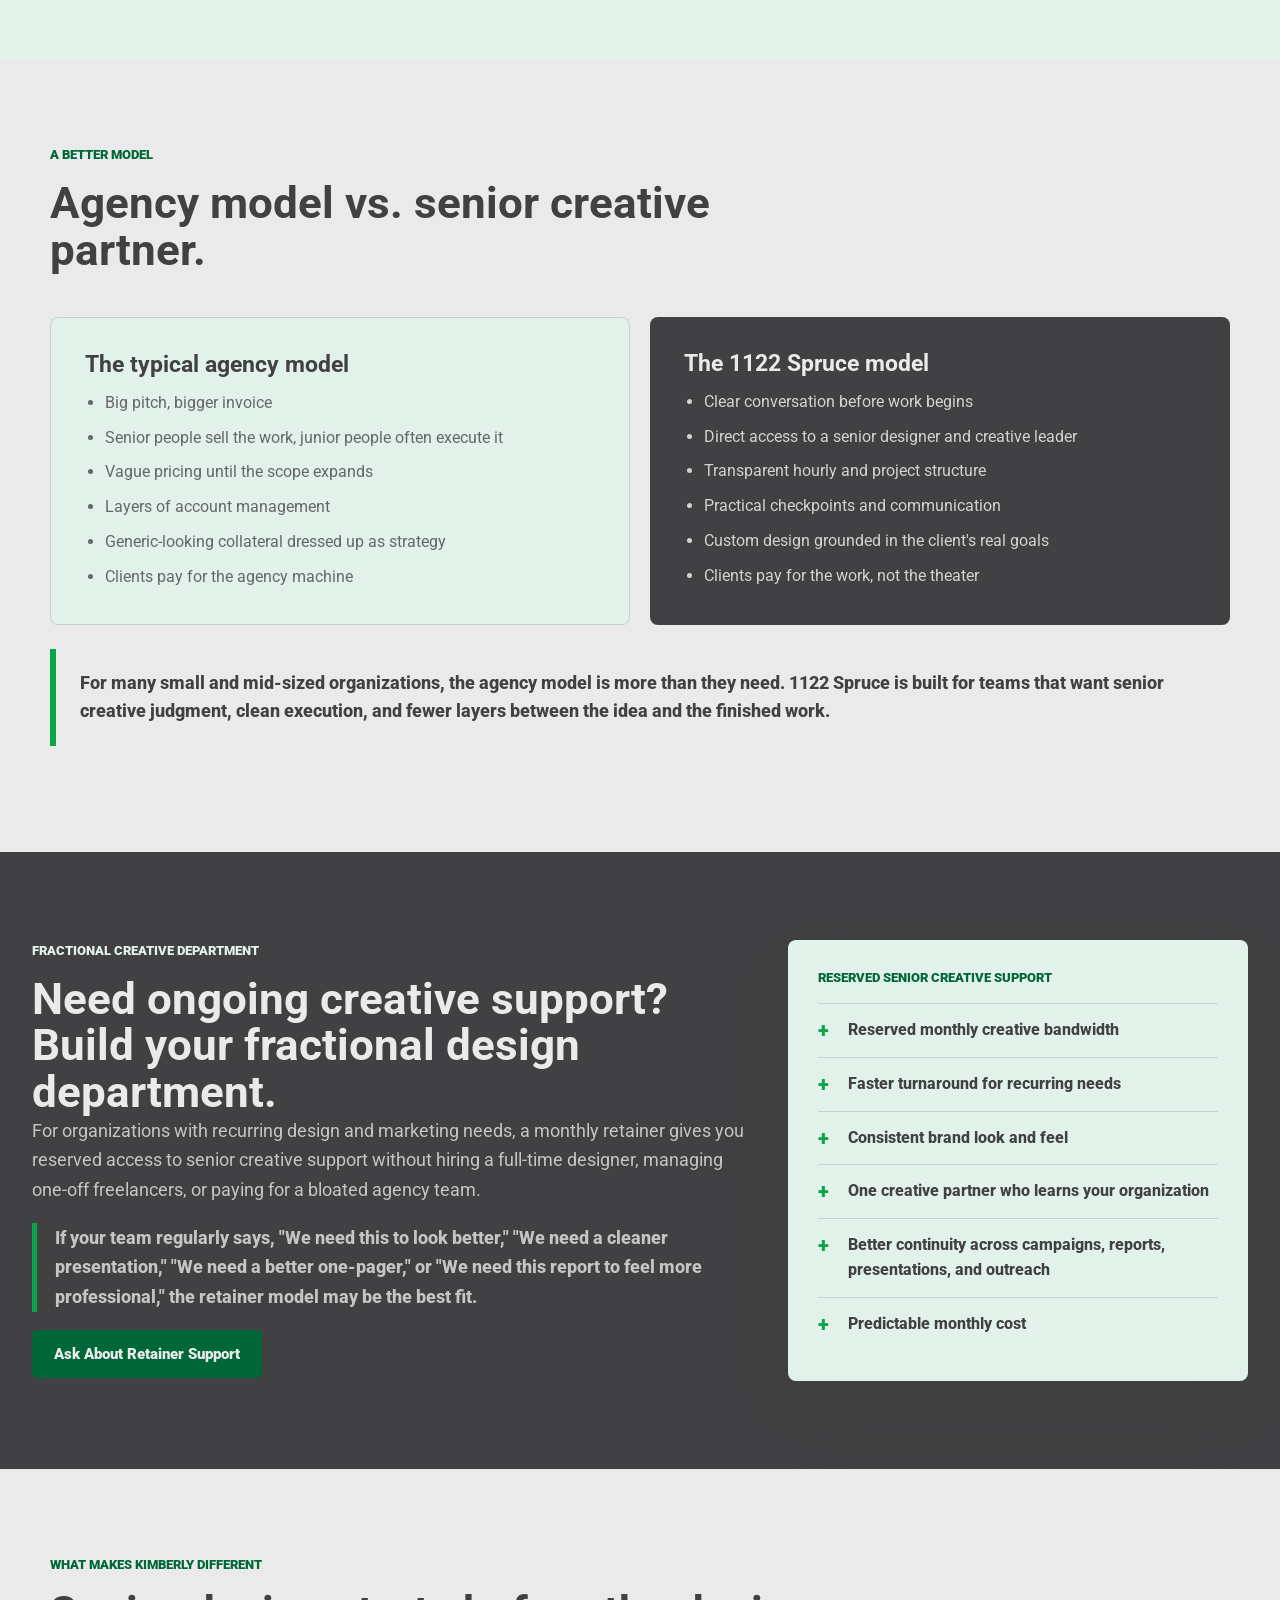
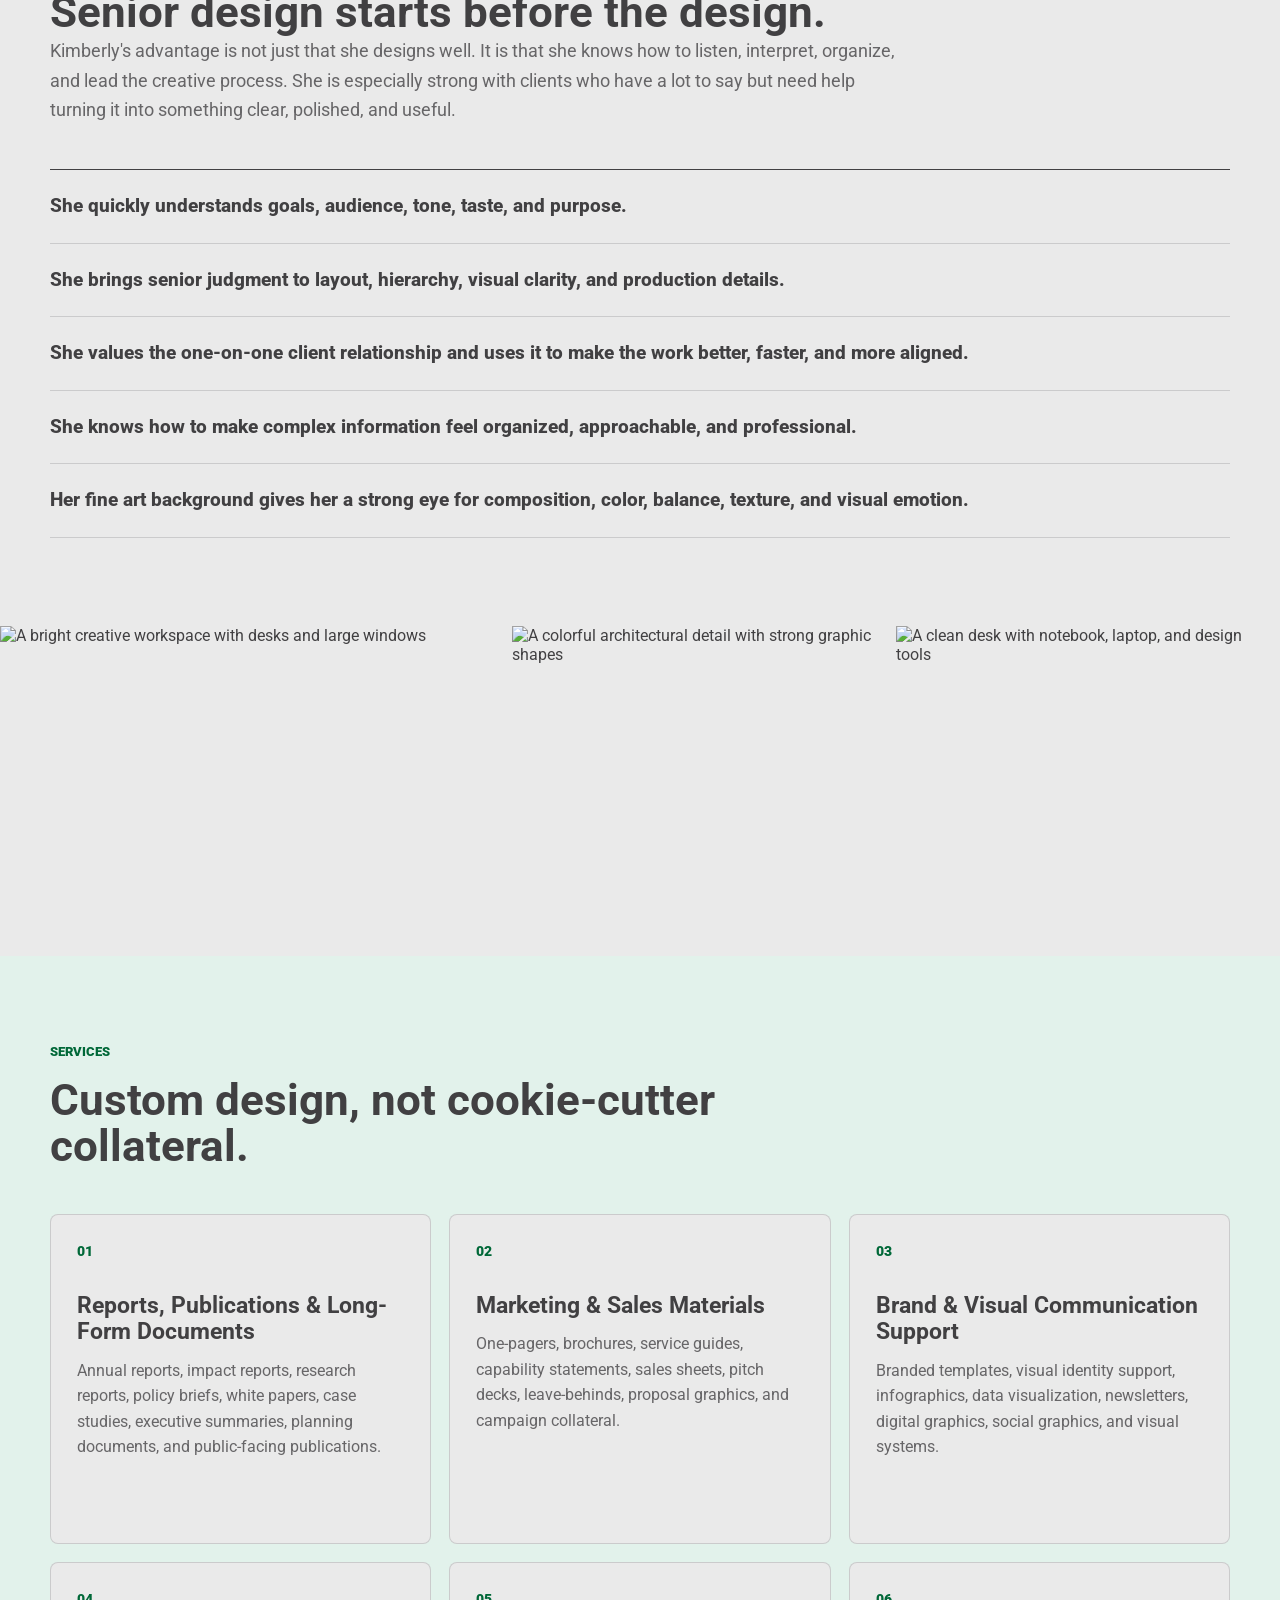
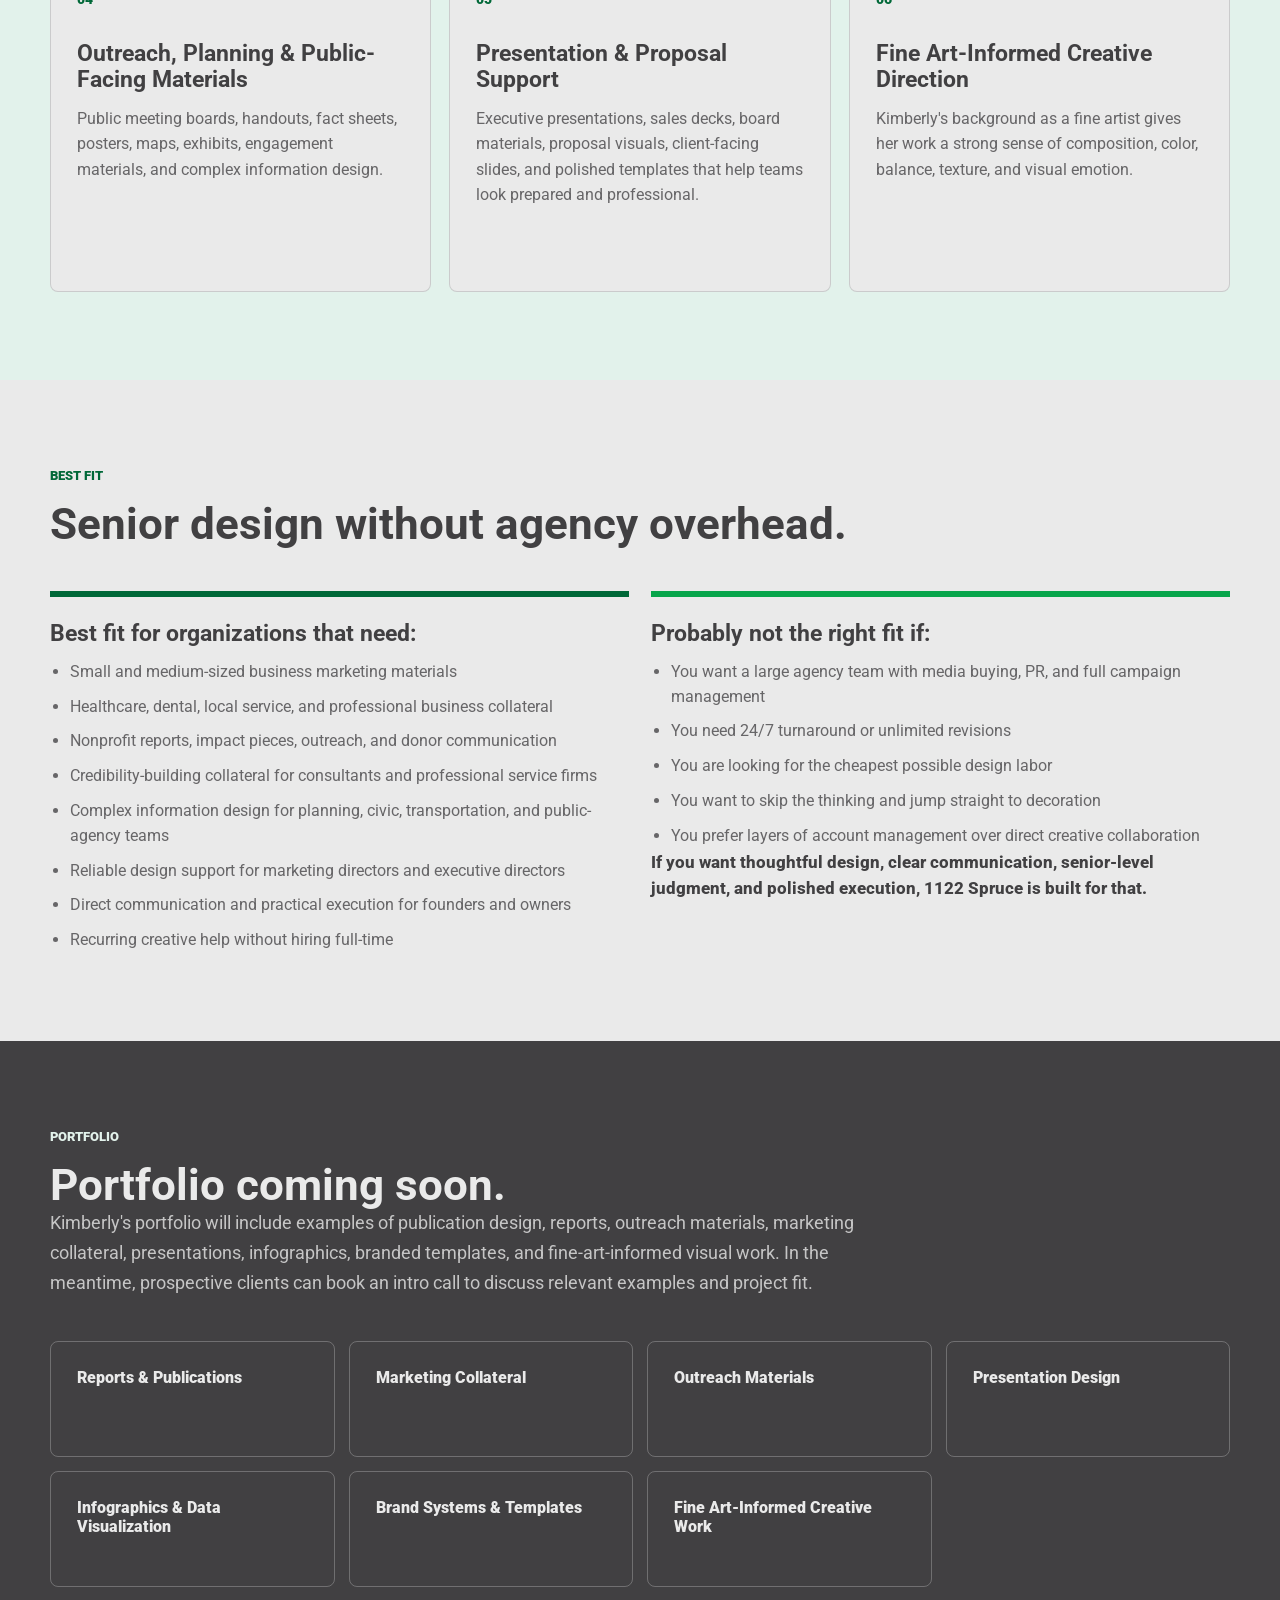
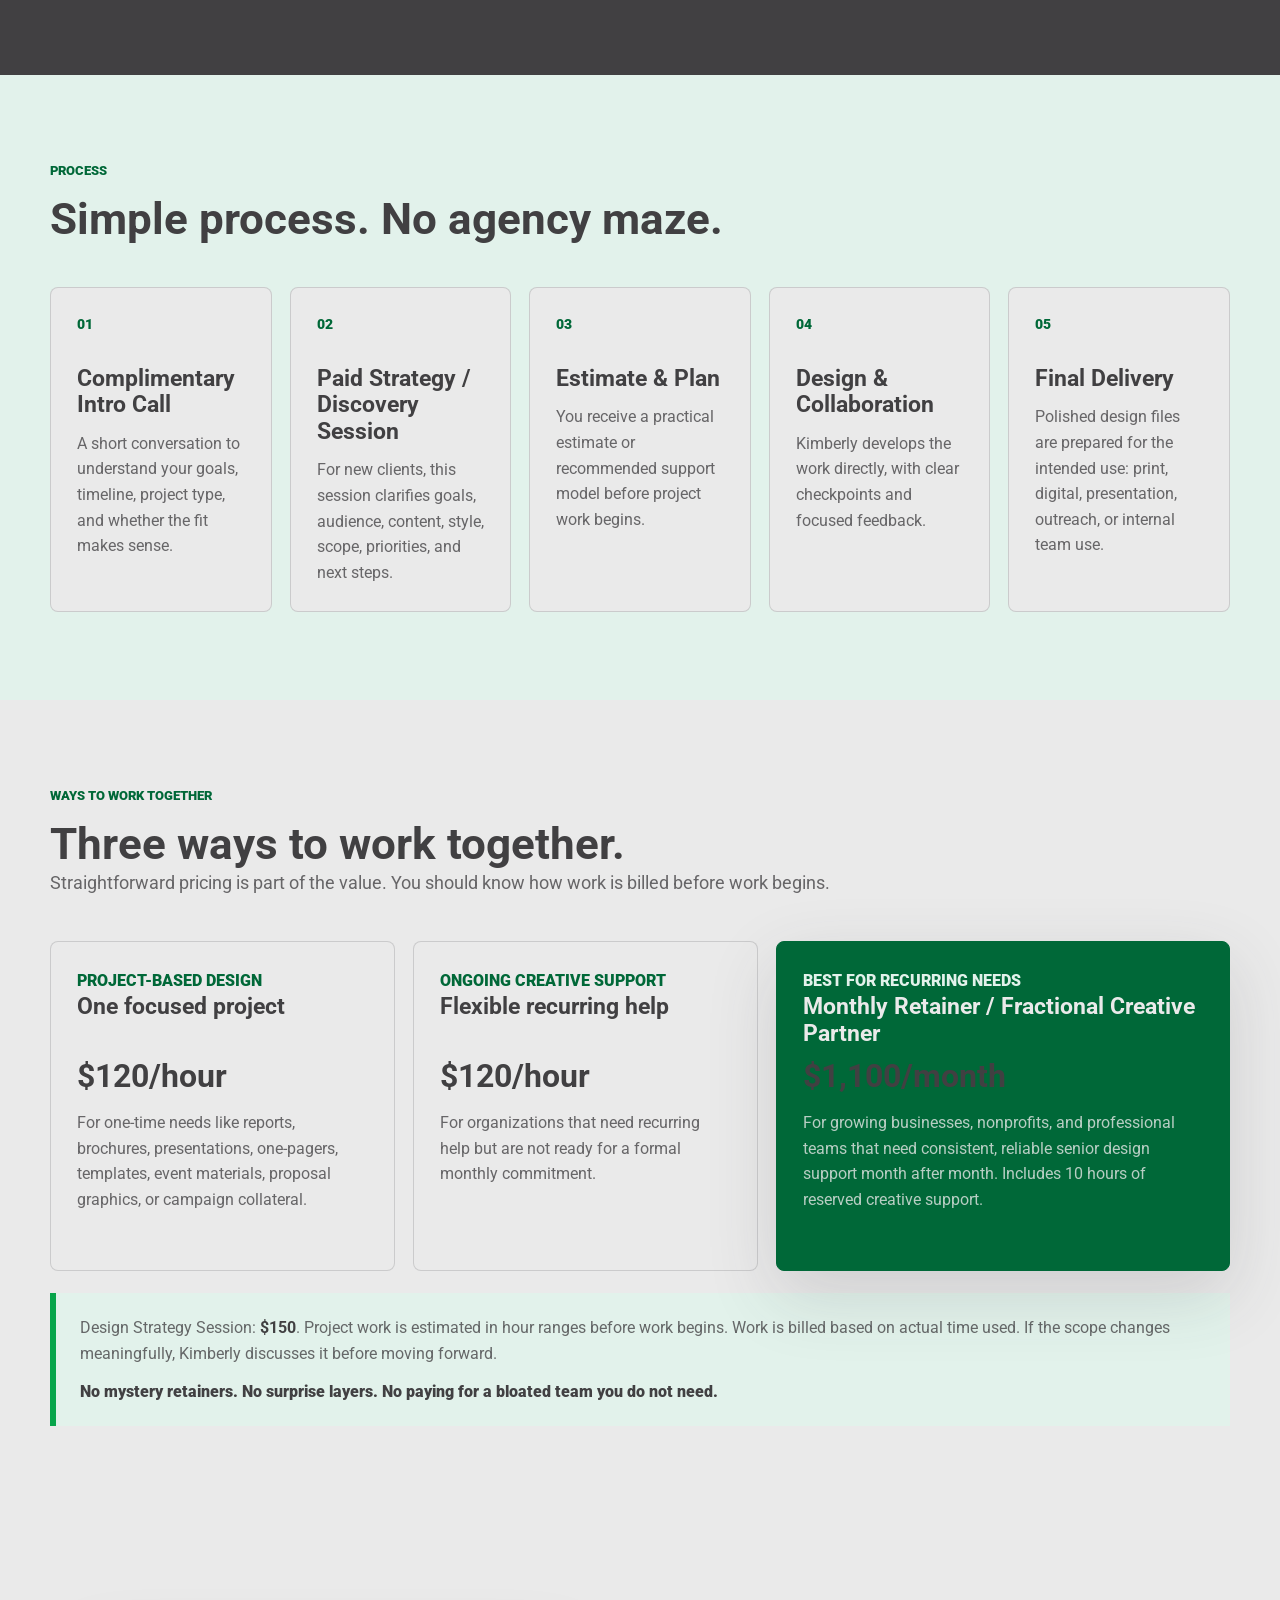
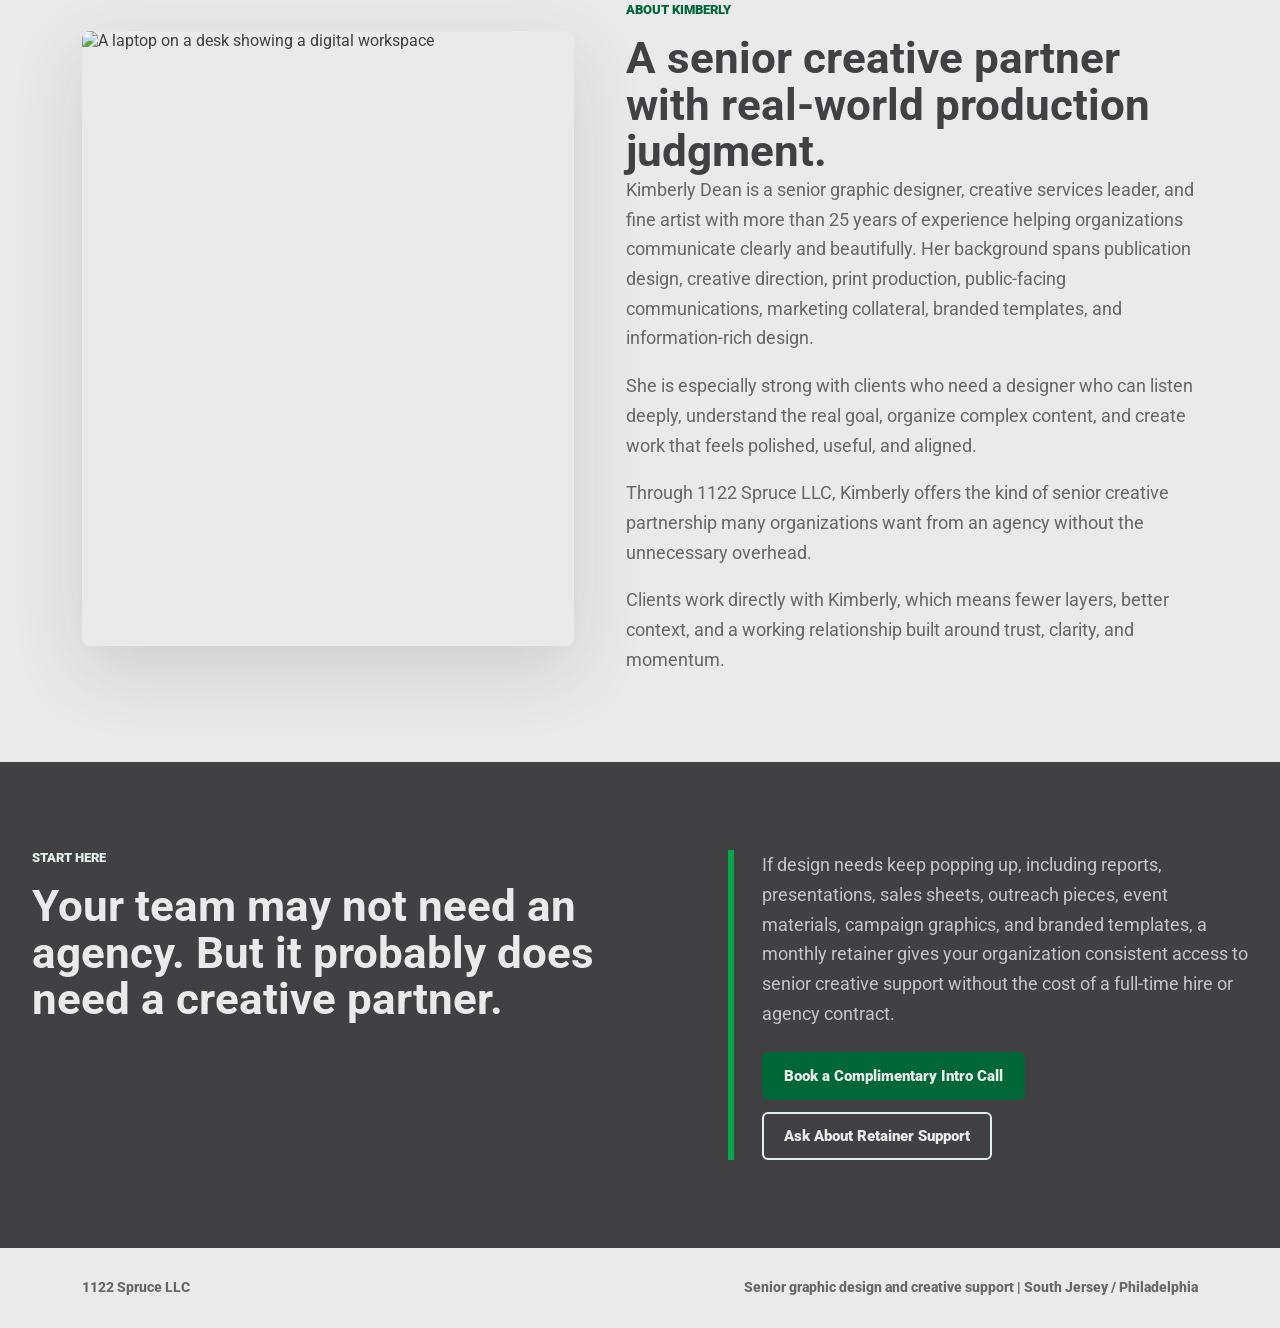
==== commit 9d0fd5a2: "Refresh theme and typography" ====
--- a/index.html
+++ b/index.html
@@ -7,7 +7,7 @@
       name="description"
       content="Senior graphic design, creative direction, reports, marketing materials, presentations, outreach collateral, and retainer-based creative support for small and mid-sized organizations in South Jersey and Philadelphia."
     >
-    <meta name="theme-color" content="#101112">
+    <meta name="theme-color" content="#006838">
     <meta property="og:title" content="1122 Spruce LLC | Senior Graphic Design &amp; Creative Support">
     <meta
       property="og:description"
@@ -15,6 +15,9 @@
     >
     <meta property="og:type" content="website">
     <title>1122 Spruce LLC | Senior Graphic Design &amp; Creative Support in South Jersey</title>
+    <link rel="preconnect" href="https://fonts.googleapis.com">
+    <link rel="preconnect" href="https://fonts.gstatic.com" crossorigin>
+    <link href="https://fonts.googleapis.com/css2?family=Roboto:wght@400;500;700;900&display=swap" rel="stylesheet">
     <link rel="preconnect" href="https://images.unsplash.com">
     <link rel="stylesheet" href="styles.css">
   </head>
--- a/styles.css
+++ b/styles.css
@@ -1,17 +1,18 @@
 :root {
   color-scheme: light;
-  --ink: #101112;
-  --charcoal: #242625;
-  --muted: #5c6260;
-  --paper: #ffffff;
-  --soft: #f4f5f2;
-  --line: #d9ded8;
-  --coral: #e84d38;
-  --coral-dark: #c63d2c;
-  --teal: #008a7a;
-  --teal-dark: #006a5d;
-  --gold: #f5c542;
-  --shadow: 0 24px 70px rgba(16, 17, 18, 0.16);
+  --brand-green: #006838;
+  --brand-green-bright: #08A54B;
+  --ink: #414042;
+  --neutral: #EAEAEA;
+  --wash: #E2F2EB;
+  --surface: var(--neutral);
+  --soft: var(--wash);
+  --muted: rgba(65, 64, 66, 0.78);
+  --line: rgba(65, 64, 66, 0.18);
+  --line-strong: rgba(65, 64, 66, 0.34);
+  --on-dark: var(--neutral);
+  --on-dark-muted: rgba(234, 234, 234, 0.78);
+  --shadow: 0 24px 70px rgba(65, 64, 66, 0.16);
 }
 
 * {
@@ -24,17 +25,15 @@
 
 body {
   margin: 0;
-  background: var(--paper);
-  color: var(--ink);
-  font-family:
-    Inter, ui-sans-serif, system-ui, -apple-system, BlinkMacSystemFont, "Segoe UI",
-    sans-serif;
+  background: var(--surface);
+  color: var(--ink);
+  font-family: "Roboto", sans-serif;
   letter-spacing: 0;
 }
 
 body::selection {
-  background: var(--gold);
-  color: var(--ink);
+  background: var(--brand-green);
+  color: var(--neutral);
 }
 
 a {
@@ -69,8 +68,8 @@
 
 .site-header {
   align-items: center;
-  background: rgba(255, 255, 255, 0.92);
-  border-bottom: 1px solid rgba(16, 17, 18, 0.08);
+  background: rgba(234, 234, 234, 0.94);
+  border-bottom: 1px solid var(--line);
   display: flex;
   gap: 24px;
   justify-content: space-between;
@@ -95,9 +94,9 @@
 
 .brand-mark {
   align-items: center;
-  background: var(--ink);
+  background: var(--brand-green);
   border-radius: 6px;
-  color: var(--paper);
+  color: var(--neutral);
   display: inline-flex;
   flex: 0 0 auto;
   font-size: 13px;
@@ -121,12 +120,12 @@
 
 .nav-links a:hover,
 .nav-links a:focus-visible {
-  border-color: var(--coral);
+  border-color: var(--brand-green-bright);
 }
 
 .hero {
   align-items: end;
-  color: var(--paper);
+  color: var(--on-dark);
   display: grid;
   isolation: isolate;
   min-height: 88vh;
@@ -137,7 +136,7 @@
 
 .hero-media {
   background:
-    linear-gradient(90deg, rgba(16, 17, 18, 0.92) 0%, rgba(16, 17, 18, 0.74) 48%, rgba(16, 17, 18, 0.28) 100%),
+    linear-gradient(90deg, rgba(65, 64, 66, 0.94) 0%, rgba(65, 64, 66, 0.76) 48%, rgba(65, 64, 66, 0.3) 100%),
     url("https://images.unsplash.com/photo-1497366754035-f200968a6e72?auto=format&fit=crop&w=1800&q=80")
       center / cover;
   inset: 0;
@@ -154,7 +153,7 @@
 .work-label,
 .panel-label,
 .price-label {
-  color: var(--teal);
+  color: var(--brand-green);
   font-size: 13px;
   font-weight: 900;
   letter-spacing: 0;
@@ -164,7 +163,7 @@
 }
 
 .hero .eyebrow {
-  color: var(--gold);
+  color: var(--wash);
 }
 
 h1,
@@ -200,7 +199,7 @@
 }
 
 .hero-copy {
-  color: rgba(255, 255, 255, 0.88);
+  color: var(--on-dark-muted);
   font-size: 21px;
   line-height: 1.55;
   margin-bottom: 18px;
@@ -208,8 +207,8 @@
 }
 
 .hero-line {
-  border-left: 5px solid var(--gold);
-  color: rgba(255, 255, 255, 0.92);
+  border-left: 5px solid var(--brand-green-bright);
+  color: var(--on-dark);
   font-size: 17px;
   font-weight: 800;
   line-height: 1.5;
@@ -248,28 +247,30 @@
 }
 
 .button-primary {
-  background: var(--coral);
-  color: var(--paper);
+  background: var(--brand-green);
+  color: var(--neutral);
 }
 
 .button-primary:hover,
 .button-primary:focus-visible {
-  background: var(--coral-dark);
+  background: var(--brand-green);
+  border-color: var(--brand-green-bright);
+  box-shadow: inset 0 0 0 2px var(--brand-green-bright);
 }
 
 .button-secondary {
-  border-color: rgba(255, 255, 255, 0.72);
-  color: var(--paper);
+  border-color: var(--wash);
+  color: var(--neutral);
 }
 
 .button-secondary:hover,
 .button-secondary:focus-visible {
-  background: var(--paper);
+  background: var(--wash);
   color: var(--ink);
 }
 
 .dark-secondary {
-  border-color: rgba(255, 255, 255, 0.62);
+  border-color: var(--wash);
 }
 
 .trust-strip,
@@ -322,7 +323,7 @@
 }
 
 .trust-strip {
-  background: var(--paper);
+  background: var(--surface);
   display: grid;
   gap: 0;
   grid-template-columns: repeat(5, minmax(0, 1fr));
@@ -375,7 +376,7 @@
 .portfolio-grid article,
 .process-grid article,
 .pricing-grid article {
-  background: var(--paper);
+  background: var(--surface);
   border: 1px solid var(--line);
   border-radius: 8px;
   padding: 26px;
@@ -386,7 +387,7 @@
 }
 
 .value-grid h3::before {
-  background: var(--coral);
+  background: var(--brand-green-bright);
   content: "";
   display: block;
   height: 5px;
@@ -404,7 +405,7 @@
 }
 
 .comparison {
-  background: var(--paper);
+  background: var(--surface);
 }
 
 .comparison-grid {
@@ -425,12 +426,12 @@
 
 .highlight-card {
   background: var(--ink);
-  color: var(--paper);
+  color: var(--on-dark);
 }
 
 .highlight-card h3,
 .highlight-card li {
-  color: var(--paper);
+  color: var(--on-dark);
 }
 
 .highlight-card li {
@@ -438,8 +439,8 @@
 }
 
 .comparison-note {
-  border-left: 6px solid var(--gold);
-  color: var(--charcoal);
+  border-left: 6px solid var(--brand-green-bright);
+  color: var(--ink);
   font-size: 18px;
   font-weight: 800;
   line-height: 1.6;
@@ -450,7 +451,7 @@
 .retainer {
   align-items: center;
   background: var(--ink);
-  color: var(--paper);
+  color: var(--on-dark);
   display: grid;
   gap: 44px;
   grid-template-columns: minmax(0, 1fr) minmax(320px, 460px);
@@ -464,27 +465,27 @@
 
 .retainer h2,
 .contact h2 {
-  color: var(--paper);
+  color: var(--on-dark);
 }
 
 .retainer p,
 .contact p {
-  color: rgba(255, 255, 255, 0.78);
+  color: var(--on-dark-muted);
 }
 
 .retainer .section-kicker,
 .contact .section-kicker {
-  color: var(--gold);
+  color: var(--wash);
 }
 
 .retainer-punch {
-  border-left: 5px solid var(--gold);
+  border-left: 5px solid var(--brand-green-bright);
   font-weight: 800;
   padding-left: 18px;
 }
 
 .retainer-panel {
-  background: var(--paper);
+  background: var(--wash);
   border-radius: 8px;
   box-shadow: var(--shadow);
   color: var(--ink);
@@ -492,7 +493,7 @@
 }
 
 .retainer-panel .panel-label {
-  color: var(--coral);
+  color: var(--brand-green);
 }
 
 .check-list {
@@ -502,7 +503,7 @@
 
 .check-list li {
   border-top: 1px solid var(--line);
-  color: var(--charcoal);
+  color: var(--ink);
   font-weight: 800;
   margin-bottom: 0;
   padding: 14px 0 14px 30px;
@@ -510,7 +511,7 @@
 }
 
 .check-list li::before {
-  color: var(--teal);
+  color: var(--brand-green-bright);
   content: "+";
   font-size: 20px;
   font-weight: 900;
@@ -520,7 +521,7 @@
 }
 
 .approach {
-  background: var(--paper);
+  background: var(--surface);
 }
 
 .detail-list {
@@ -529,7 +530,7 @@
 
 .detail-list p {
   border-bottom: 1px solid var(--line);
-  color: var(--charcoal);
+  color: var(--ink);
   font-size: 19px;
   font-weight: 800;
   line-height: 1.5;
@@ -566,7 +567,7 @@
 
 .service-grid span,
 .process-grid span {
-  color: var(--coral);
+  color: var(--brand-green);
   display: inline-block;
   font-size: 14px;
   font-weight: 900;
@@ -574,7 +575,7 @@
 }
 
 .fit {
-  background: var(--paper);
+  background: var(--surface);
 }
 
 .fit-grid {
@@ -584,16 +585,16 @@
 }
 
 .fit-grid article {
-  border-top: 6px solid var(--teal);
+  border-top: 6px solid var(--brand-green);
   padding-top: 24px;
 }
 
 .fit-grid .not-fit {
-  border-top-color: var(--coral);
+  border-top-color: var(--brand-green-bright);
 }
 
 .fit-grid p {
-  color: var(--charcoal);
+  color: var(--ink);
   font-size: 17px;
   font-weight: 800;
   line-height: 1.55;
@@ -601,21 +602,21 @@
 }
 
 .portfolio {
-  background: var(--charcoal);
-  color: var(--paper);
+  background: var(--ink);
+  color: var(--on-dark);
 }
 
 .portfolio h2,
 .portfolio h3 {
-  color: var(--paper);
+  color: var(--on-dark);
 }
 
 .portfolio p {
-  color: rgba(255, 255, 255, 0.76);
+  color: var(--on-dark-muted);
 }
 
 .portfolio .section-kicker {
-  color: var(--gold);
+  color: var(--wash);
 }
 
 .portfolio-grid {
@@ -626,8 +627,8 @@
 
 .portfolio-grid article {
   background: transparent;
-  border-color: rgba(255, 255, 255, 0.18);
-  color: rgba(255, 255, 255, 0.9);
+  border-color: rgba(234, 234, 234, 0.28);
+  color: var(--on-dark);
   font-size: 16px;
   font-weight: 900;
   min-height: 116px;
@@ -640,7 +641,7 @@
 }
 
 .pricing {
-  background: var(--paper);
+  background: var(--surface);
 }
 
 .pricing-grid {
@@ -655,23 +656,23 @@
 }
 
 .pricing-grid .featured-price {
-  background: var(--ink);
-  border-color: var(--ink);
+  background: var(--brand-green);
+  border-color: var(--brand-green);
   box-shadow: var(--shadow);
-  color: var(--paper);
+  color: var(--on-dark);
 }
 
 .featured-price h3,
 .featured-price strong {
-  color: var(--paper);
+  color: var(--on-dark);
 }
 
 .featured-price p {
-  color: rgba(255, 255, 255, 0.78);
+  color: var(--on-dark-muted);
 }
 
 .featured-price .price-label {
-  color: var(--gold);
+  color: var(--wash);
 }
 
 .price-label {
@@ -692,7 +693,7 @@
 
 .pricing-note {
   background: var(--soft);
-  border-left: 6px solid var(--gold);
+  border-left: 6px solid var(--brand-green-bright);
   margin-top: 22px;
   padding: 22px 24px;
 }
@@ -704,7 +705,7 @@
 }
 
 .pricing-note p:last-child {
-  color: var(--charcoal);
+  color: var(--ink);
   font-weight: 900;
   margin-bottom: 0;
 }
@@ -735,7 +736,7 @@
 .contact {
   align-items: start;
   background: var(--ink);
-  color: var(--paper);
+  color: var(--on-dark);
   display: grid;
   gap: 44px;
   grid-template-columns: minmax(0, 1fr) minmax(320px, 520px);
@@ -748,7 +749,7 @@
 }
 
 .contact-panel {
-  border-left: 6px solid var(--gold);
+  border-left: 6px solid var(--brand-green-bright);
   max-width: 560px;
   padding-left: 28px;
 }
@@ -850,7 +851,7 @@
 
   .hero-media {
     background:
-      linear-gradient(180deg, rgba(16, 17, 18, 0.88) 0%, rgba(16, 17, 18, 0.74) 100%),
+      linear-gradient(180deg, rgba(65, 64, 66, 0.9) 0%, rgba(65, 64, 66, 0.76) 100%),
       url("https://images.unsplash.com/photo-1497366754035-f200968a6e72?auto=format&fit=crop&w=1200&q=80")
         center / cover;
   }
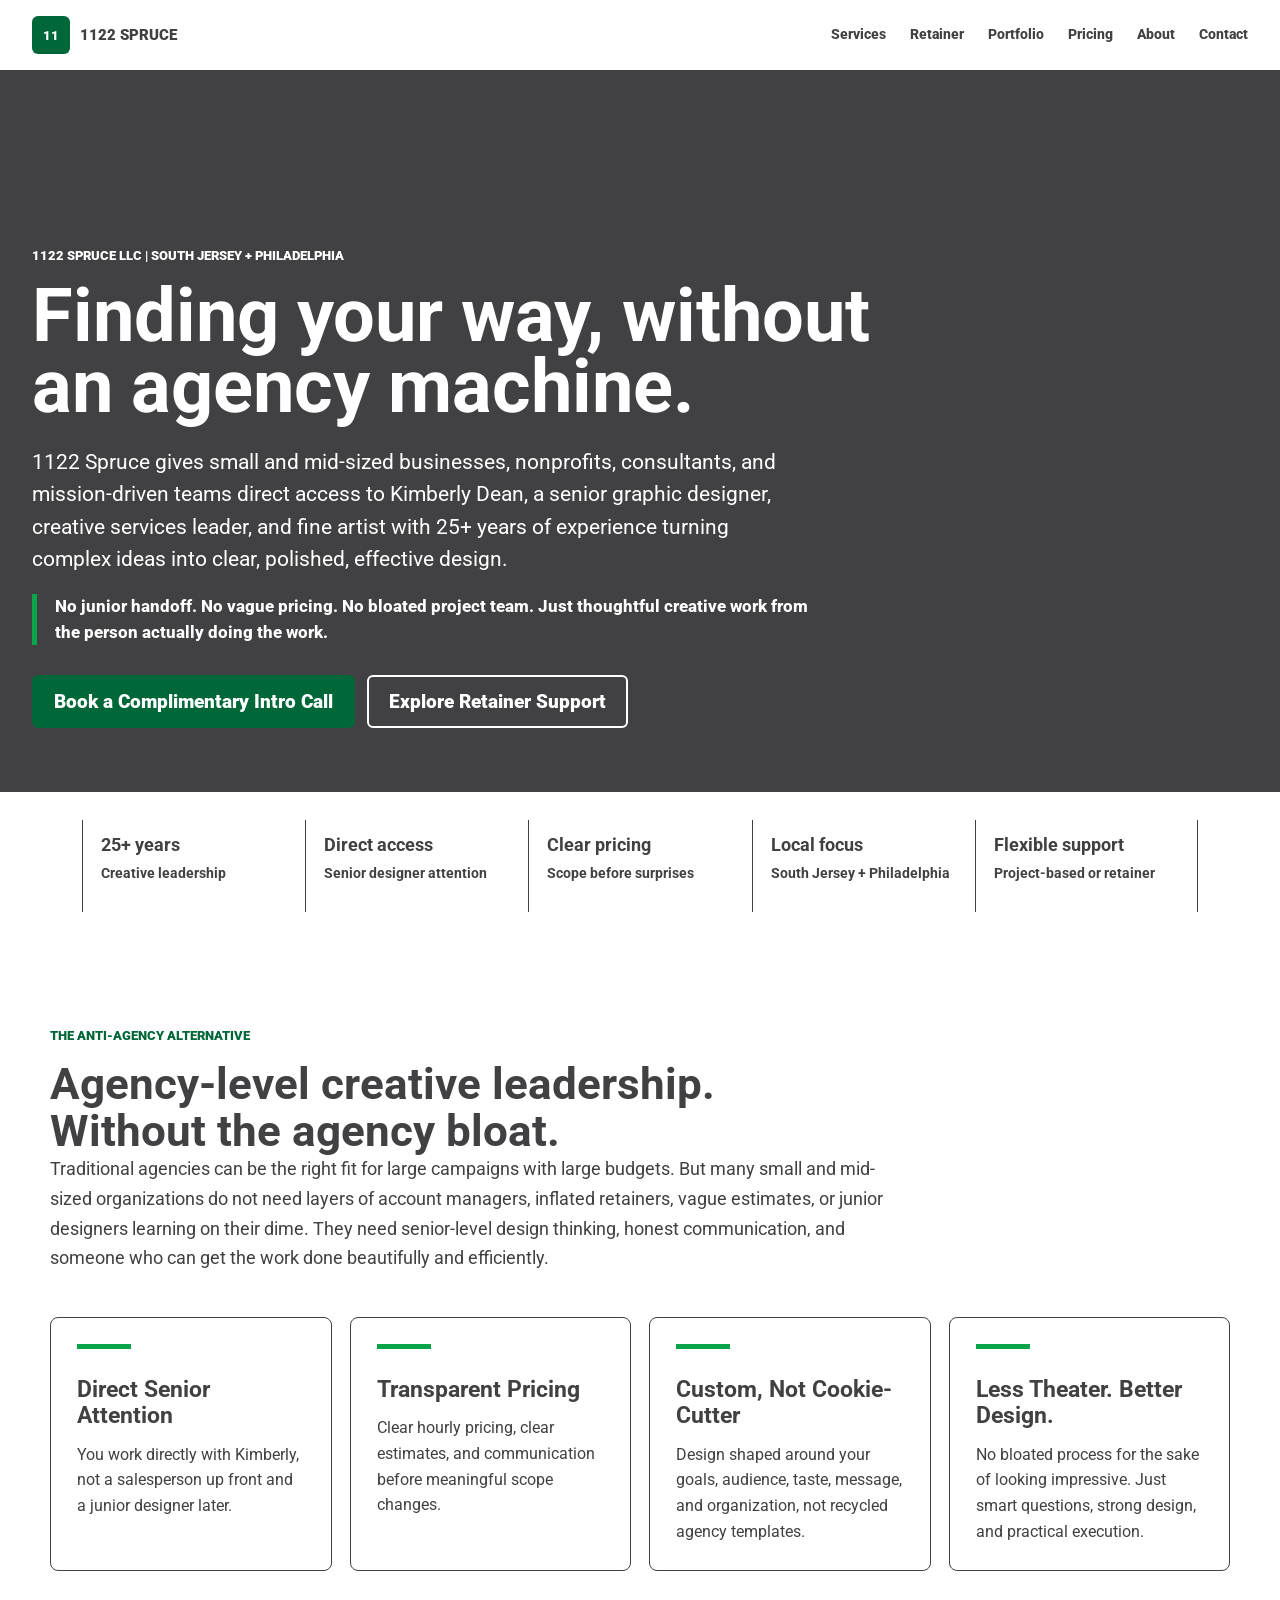
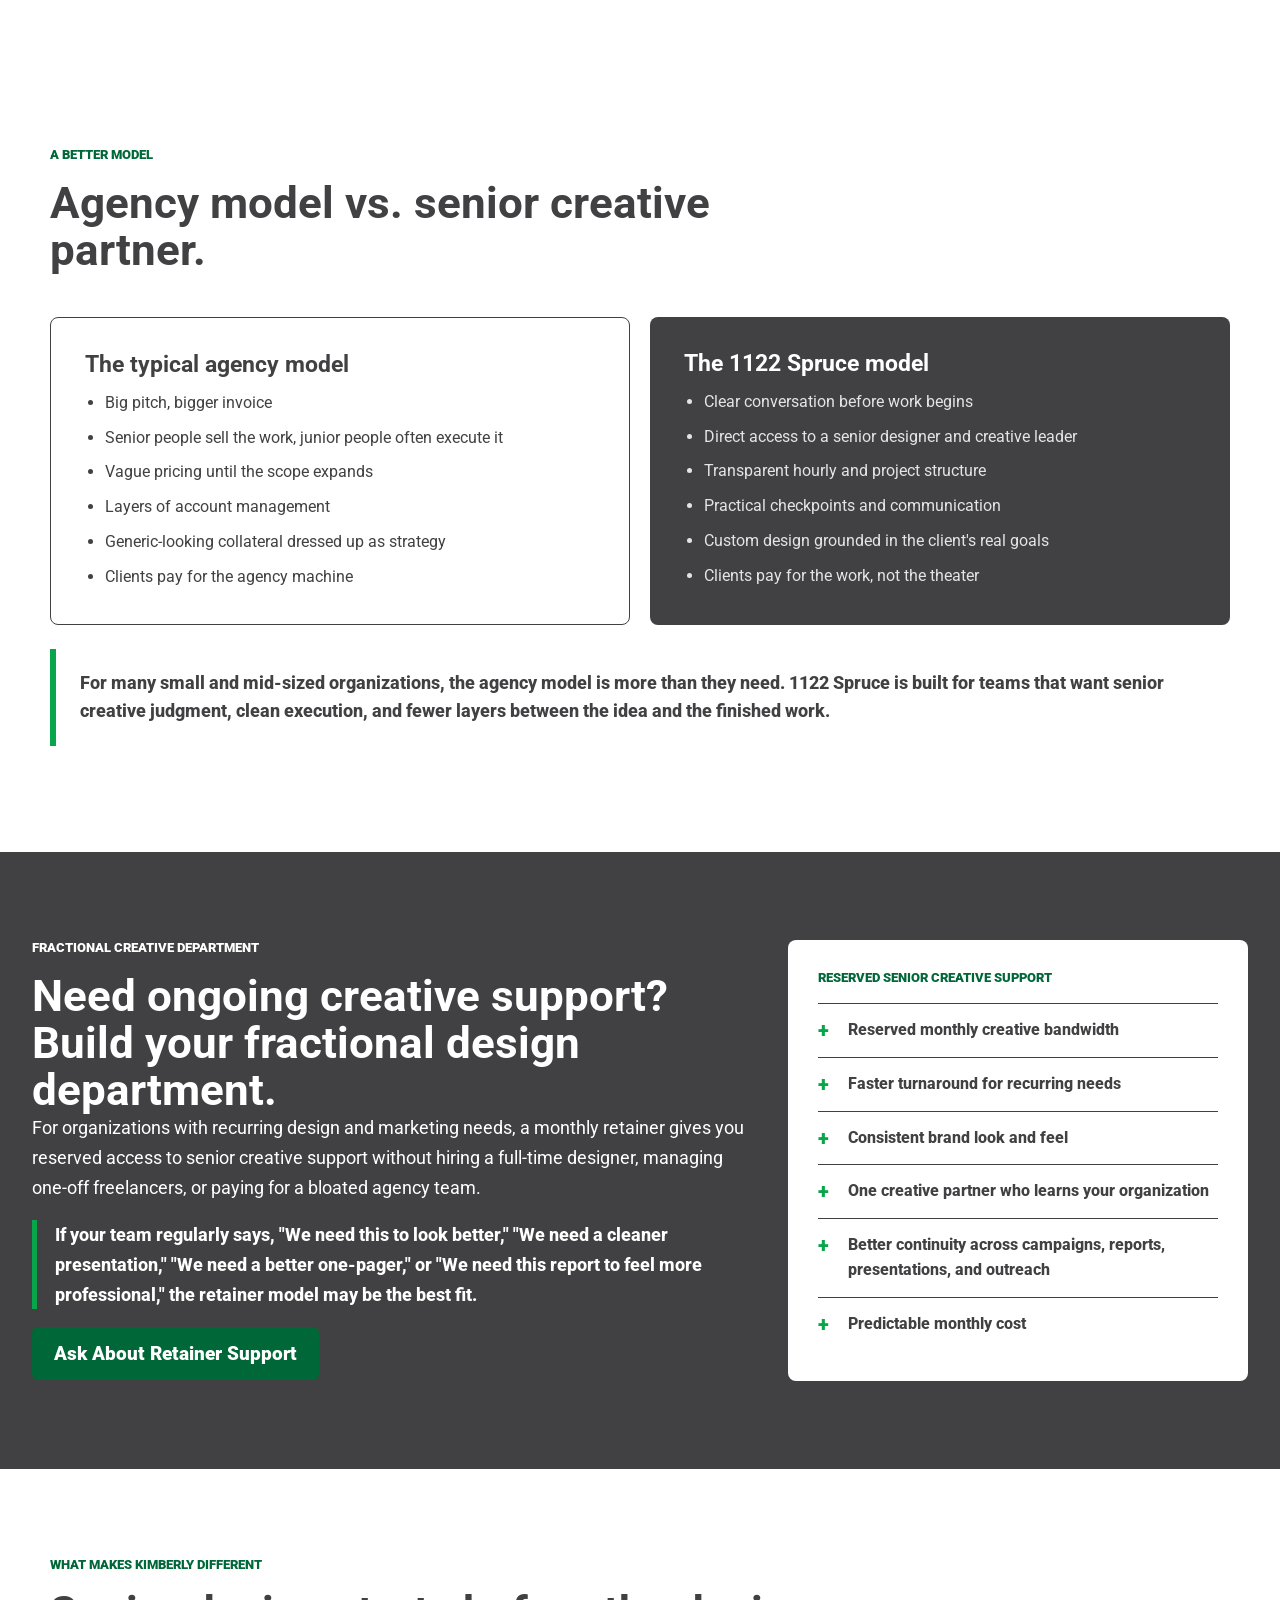
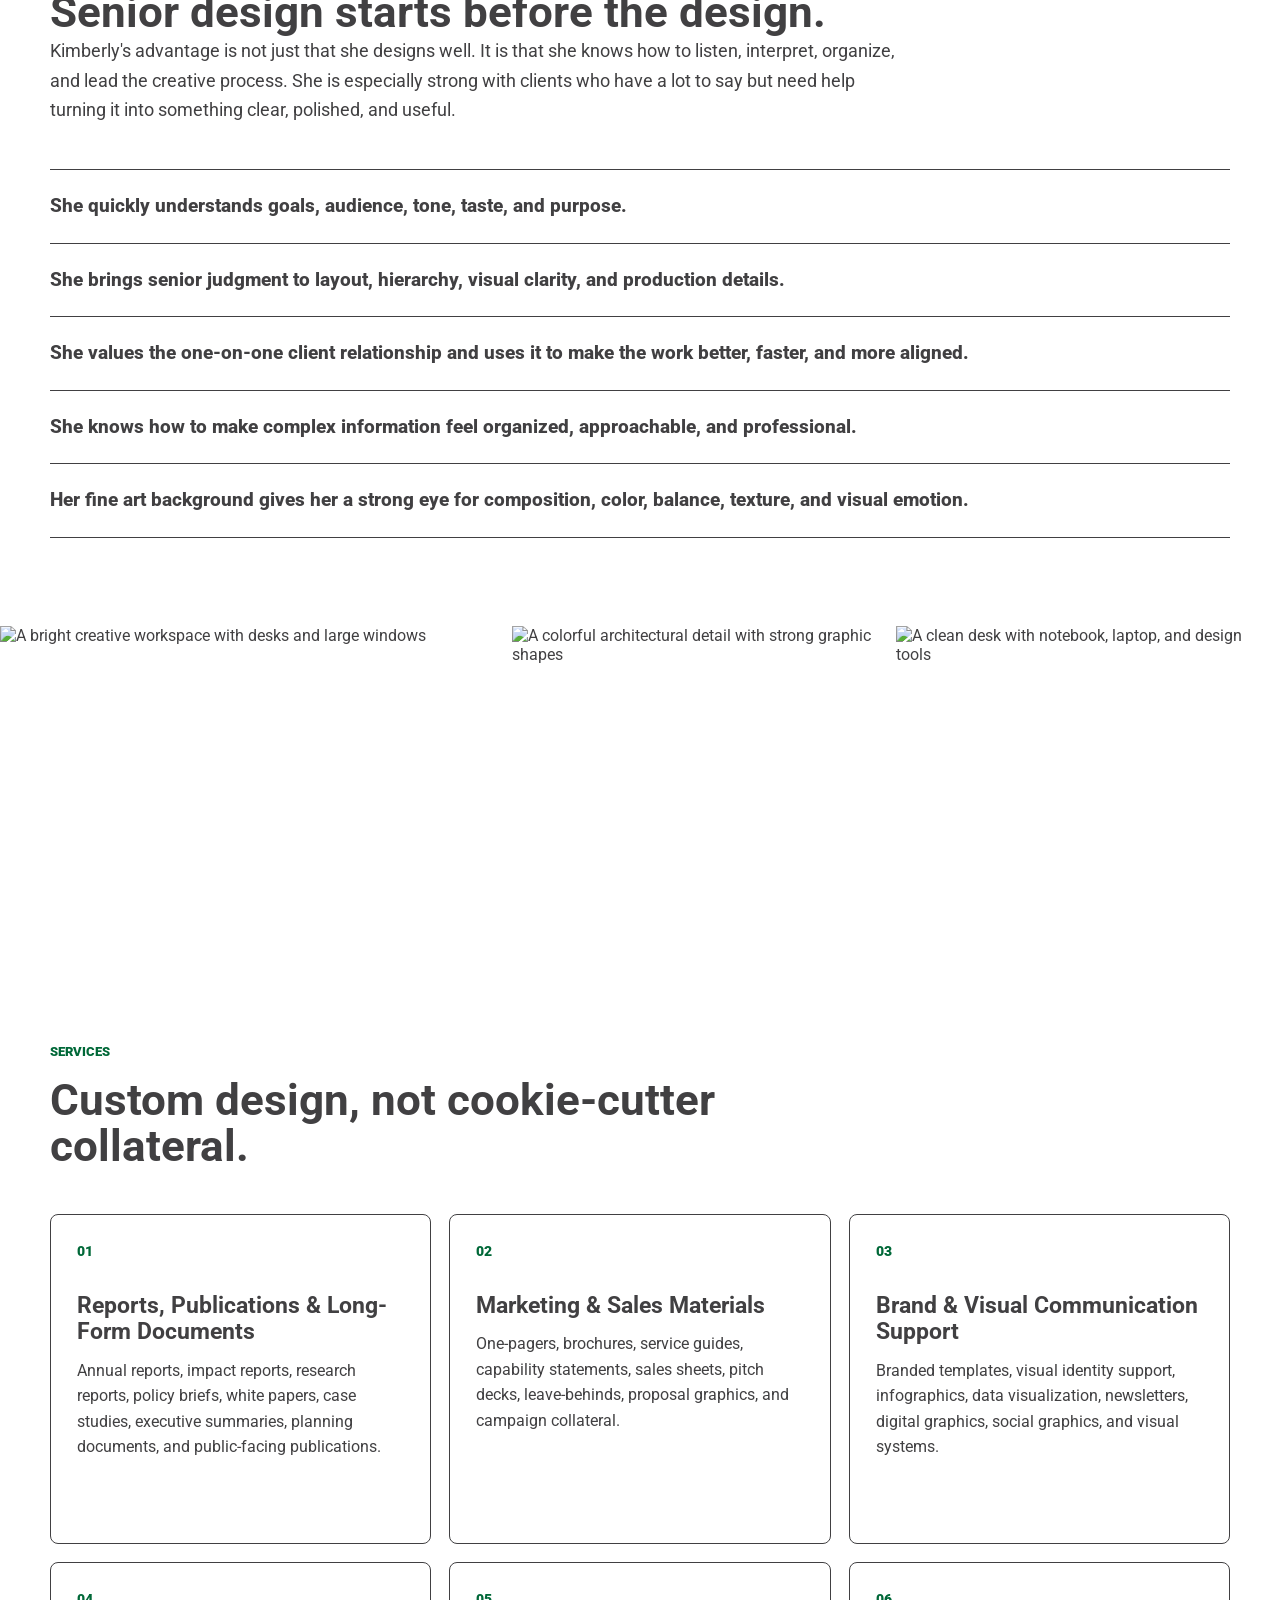
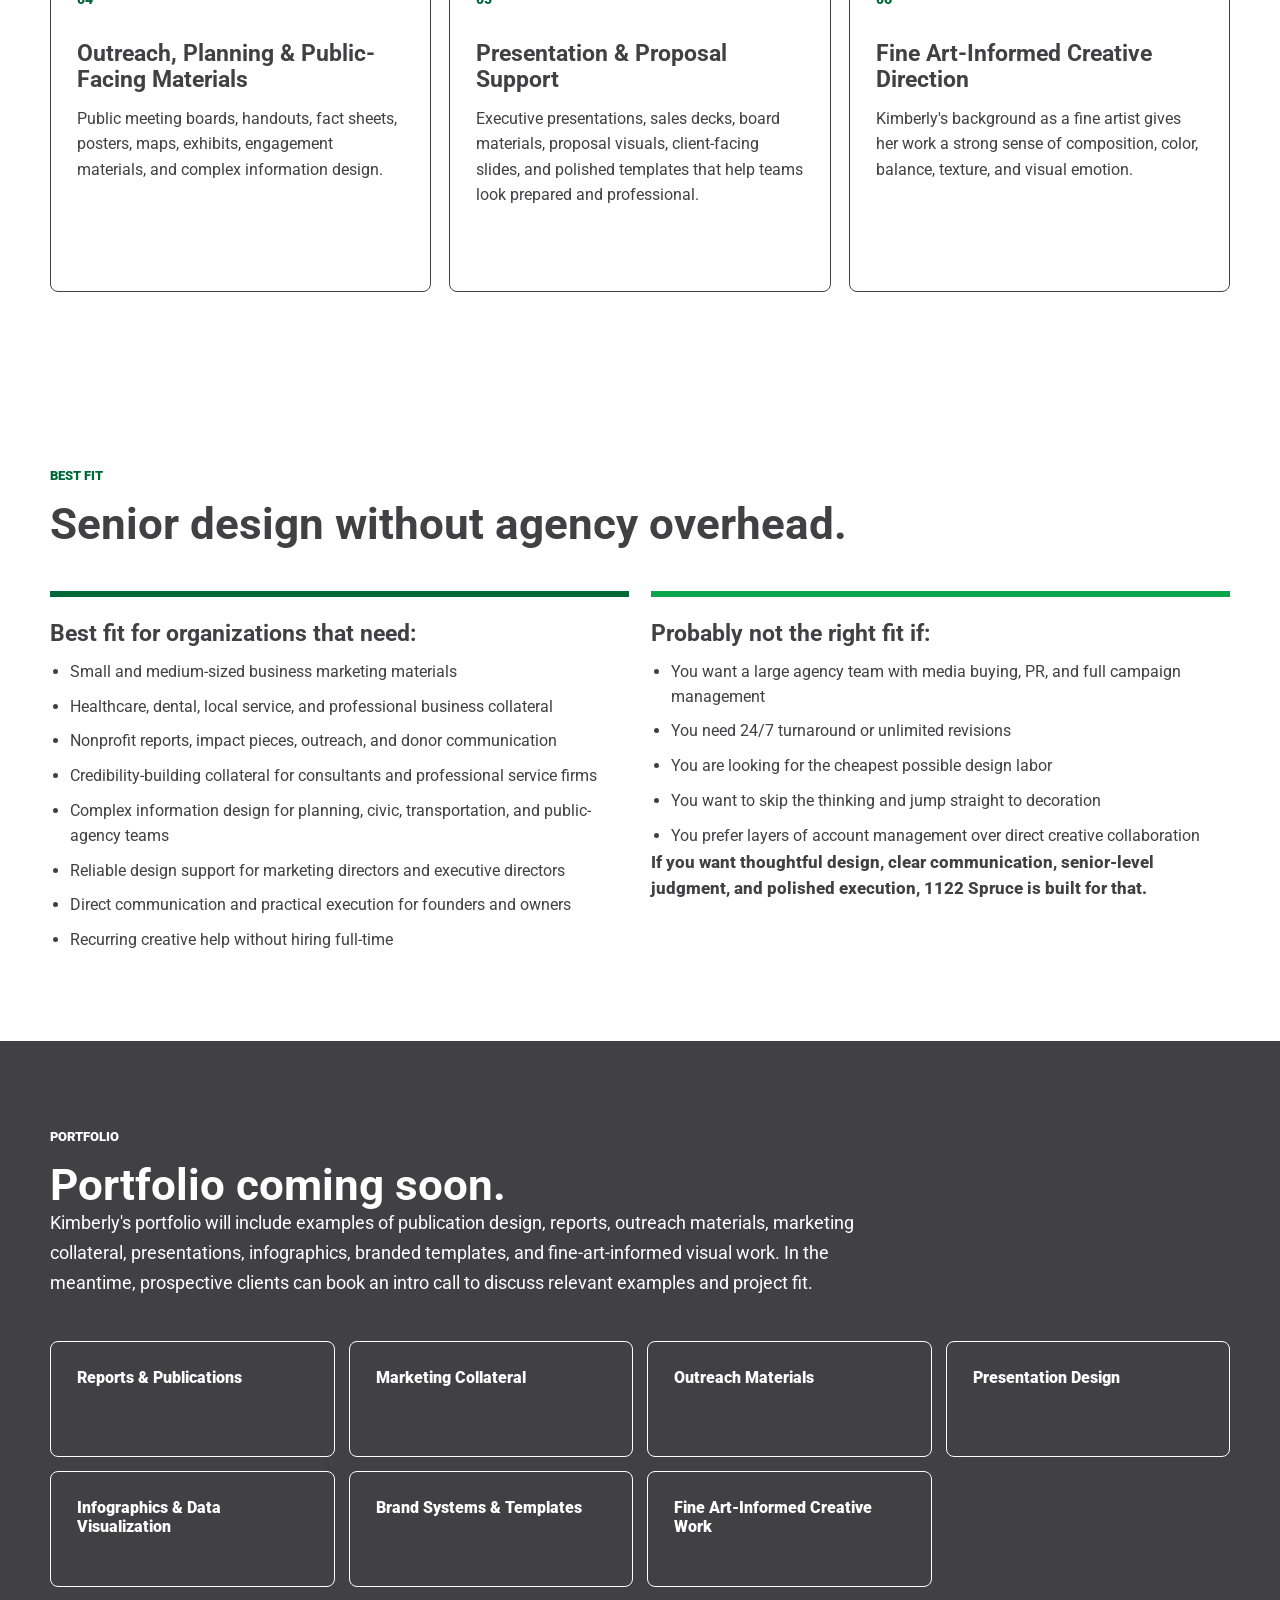
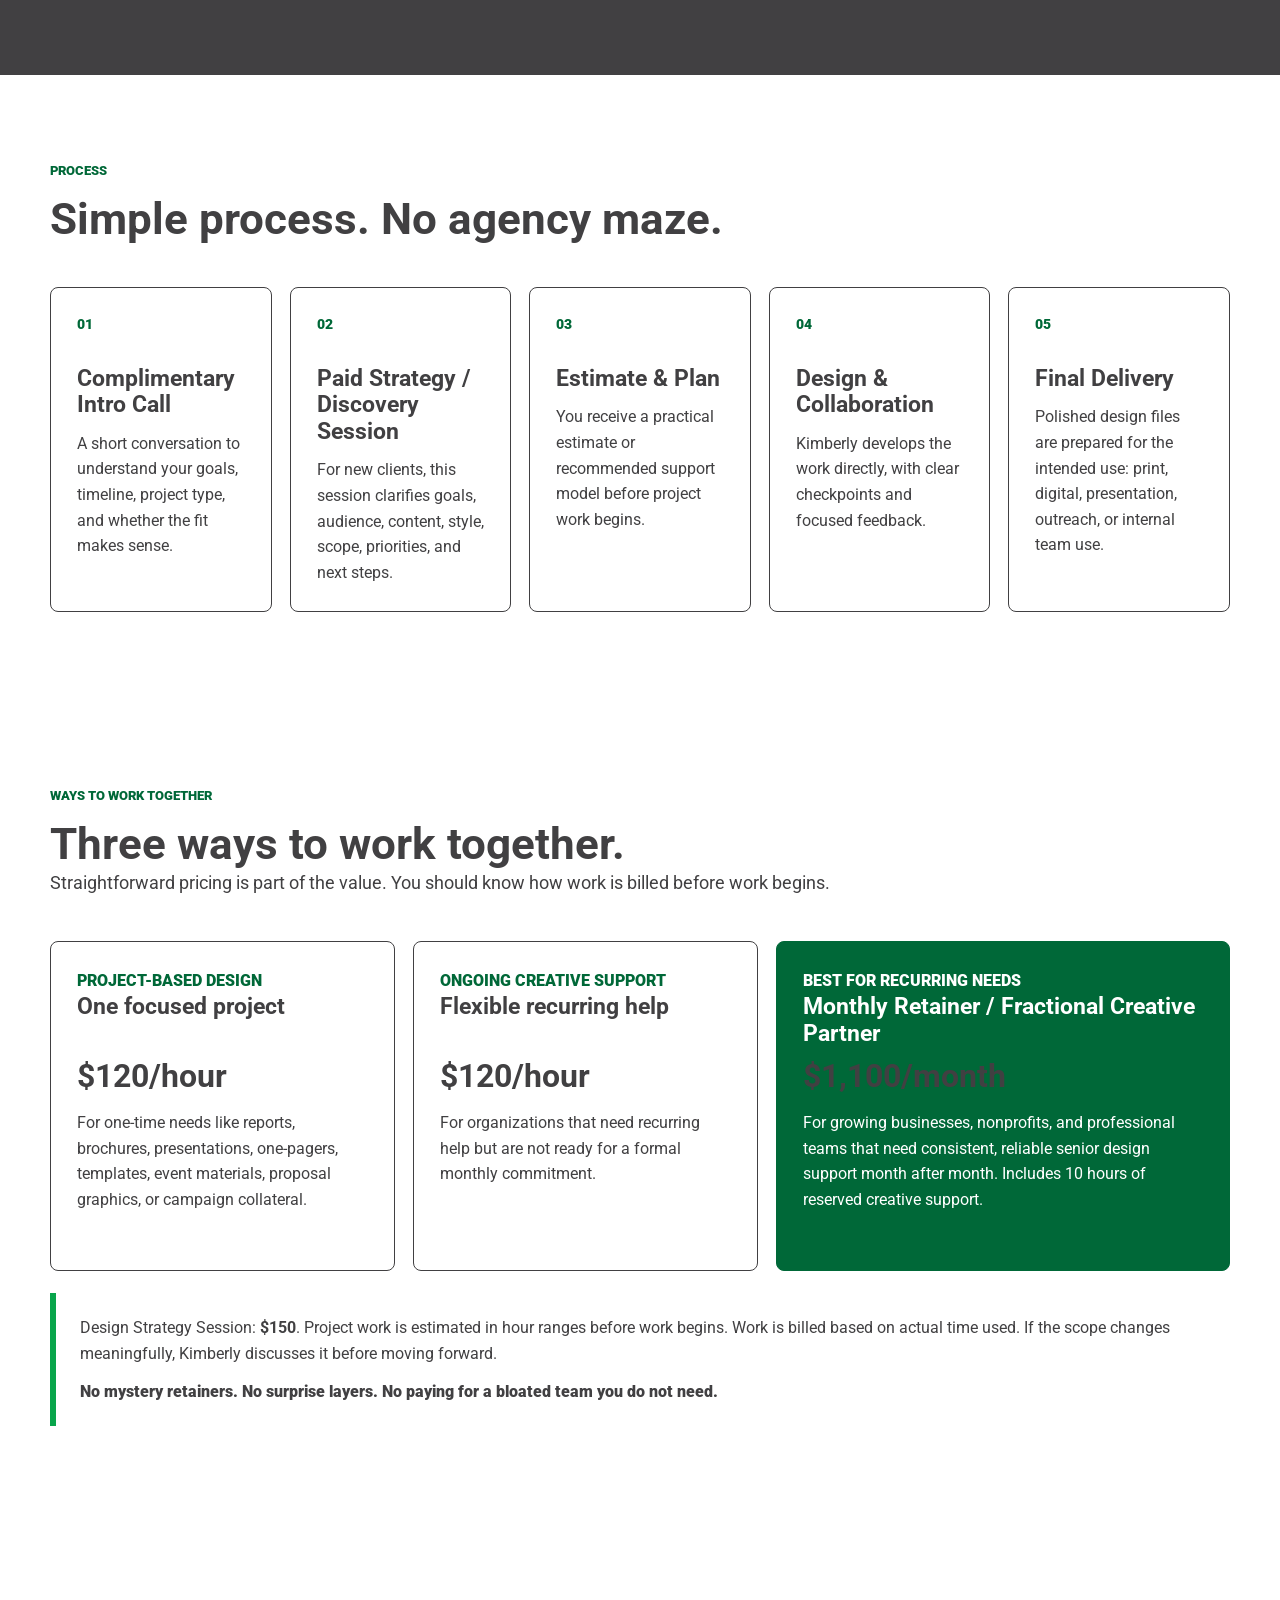
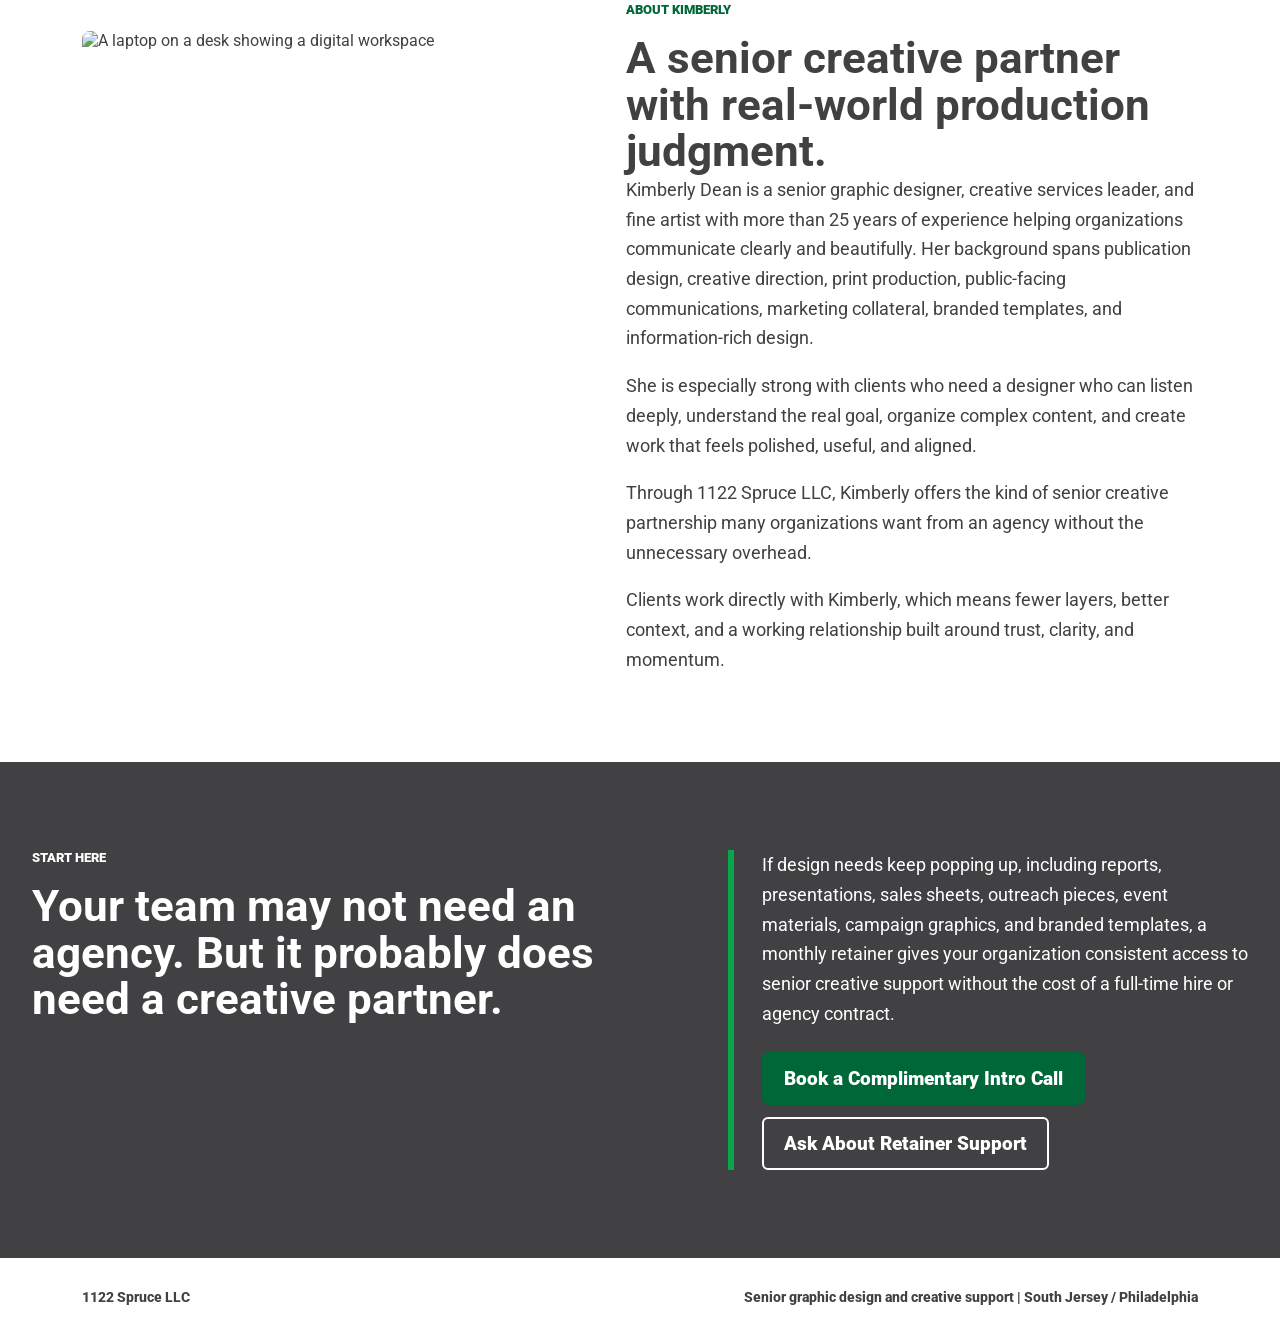
==== commit 60c59303: "Update hero tagline" ====
--- a/index.html
+++ b/index.html
@@ -42,7 +42,7 @@
         <div class="hero-media" aria-hidden="true"></div>
         <div class="hero-content">
           <p class="eyebrow">1122 Spruce LLC | South Jersey + Philadelphia</p>
-          <h1 id="hero-title">Your senior creative partner &mdash; without the agency machine.</h1>
+          <h1 id="hero-title">Finding your way, without an agency machine.</h1>
           <p class="hero-copy">
             1122 Spruce gives small and mid-sized businesses, nonprofits, consultants,
             and mission-driven teams direct access to Kimberly Dean, a senior graphic
--- a/styles.css
+++ b/styles.css
@@ -3,16 +3,14 @@
   --brand-green: #006838;
   --brand-green-bright: #08A54B;
   --ink: #414042;
-  --neutral: #EAEAEA;
-  --wash: #E2F2EB;
-  --surface: var(--neutral);
-  --soft: var(--wash);
-  --muted: rgba(65, 64, 66, 0.78);
-  --line: rgba(65, 64, 66, 0.18);
-  --line-strong: rgba(65, 64, 66, 0.34);
-  --on-dark: var(--neutral);
-  --on-dark-muted: rgba(234, 234, 234, 0.78);
-  --shadow: 0 24px 70px rgba(65, 64, 66, 0.16);
+  --white: #FFFFFF;
+  --surface: var(--white);
+  --soft: var(--white);
+  --muted: var(--ink);
+  --line: var(--ink);
+  --on-dark: var(--white);
+  --on-dark-muted: var(--white);
+  --shadow: none;
 }
 
 * {
@@ -33,7 +31,7 @@
 
 body::selection {
   background: var(--brand-green);
-  color: var(--neutral);
+  color: var(--white);
 }
 
 a {
@@ -68,7 +66,7 @@
 
 .site-header {
   align-items: center;
-  background: rgba(234, 234, 234, 0.94);
+  background: var(--white);
   border-bottom: 1px solid var(--line);
   display: flex;
   gap: 24px;
@@ -96,7 +94,7 @@
   align-items: center;
   background: var(--brand-green);
   border-radius: 6px;
-  color: var(--neutral);
+  color: var(--white);
   display: inline-flex;
   flex: 0 0 auto;
   font-size: 13px;
@@ -114,7 +112,7 @@
 }
 
 .nav-links a {
-  border-bottom: 2px solid transparent;
+  border-bottom: 2px solid var(--white);
   padding: 6px 0;
 }
 
@@ -136,9 +134,10 @@
 
 .hero-media {
   background:
-    linear-gradient(90deg, rgba(65, 64, 66, 0.94) 0%, rgba(65, 64, 66, 0.76) 48%, rgba(65, 64, 66, 0.3) 100%),
+    var(--ink)
     url("https://images.unsplash.com/photo-1497366754035-f200968a6e72?auto=format&fit=crop&w=1800&q=80")
       center / cover;
+  background-blend-mode: multiply;
   inset: 0;
   position: absolute;
   z-index: -1;
@@ -163,7 +162,7 @@
 }
 
 .hero .eyebrow {
-  color: var(--wash);
+  color: var(--white);
 }
 
 h1,
@@ -226,10 +225,10 @@
 
 .button {
   align-items: center;
-  border: 2px solid transparent;
+  border: 2px solid var(--brand-green);
   border-radius: 6px;
   display: inline-flex;
-  font-size: 15px;
+  font-size: 19px;
   font-weight: 900;
   justify-content: center;
   min-height: 48px;
@@ -248,29 +247,29 @@
 
 .button-primary {
   background: var(--brand-green);
-  color: var(--neutral);
+  color: var(--white);
 }
 
 .button-primary:hover,
 .button-primary:focus-visible {
-  background: var(--brand-green);
+  background: var(--brand-green-bright);
   border-color: var(--brand-green-bright);
-  box-shadow: inset 0 0 0 2px var(--brand-green-bright);
+  box-shadow: none;
 }
 
 .button-secondary {
-  border-color: var(--wash);
-  color: var(--neutral);
+  border-color: var(--white);
+  color: var(--white);
 }
 
 .button-secondary:hover,
 .button-secondary:focus-visible {
-  background: var(--wash);
+  background: var(--white);
   color: var(--ink);
 }
 
 .dark-secondary {
-  border-color: var(--wash);
+  border-color: var(--white);
 }
 
 .trust-strip,
@@ -475,7 +474,7 @@
 
 .retainer .section-kicker,
 .contact .section-kicker {
-  color: var(--wash);
+  color: var(--white);
 }
 
 .retainer-punch {
@@ -485,7 +484,7 @@
 }
 
 .retainer-panel {
-  background: var(--wash);
+  background: var(--white);
   border-radius: 8px;
   box-shadow: var(--shadow);
   color: var(--ink);
@@ -616,7 +615,7 @@
 }
 
 .portfolio .section-kicker {
-  color: var(--wash);
+  color: var(--white);
 }
 
 .portfolio-grid {
@@ -626,8 +625,8 @@
 }
 
 .portfolio-grid article {
-  background: transparent;
-  border-color: rgba(234, 234, 234, 0.28);
+  background: var(--ink);
+  border-color: var(--white);
   color: var(--on-dark);
   font-size: 16px;
   font-weight: 900;
@@ -672,7 +671,7 @@
 }
 
 .featured-price .price-label {
-  color: var(--wash);
+  color: var(--white);
 }
 
 .price-label {
@@ -851,9 +850,10 @@
 
   .hero-media {
     background:
-      linear-gradient(180deg, rgba(65, 64, 66, 0.9) 0%, rgba(65, 64, 66, 0.76) 100%),
+      var(--ink)
       url("https://images.unsplash.com/photo-1497366754035-f200968a6e72?auto=format&fit=crop&w=1200&q=80")
         center / cover;
+    background-blend-mode: multiply;
   }
 
   h1 {
